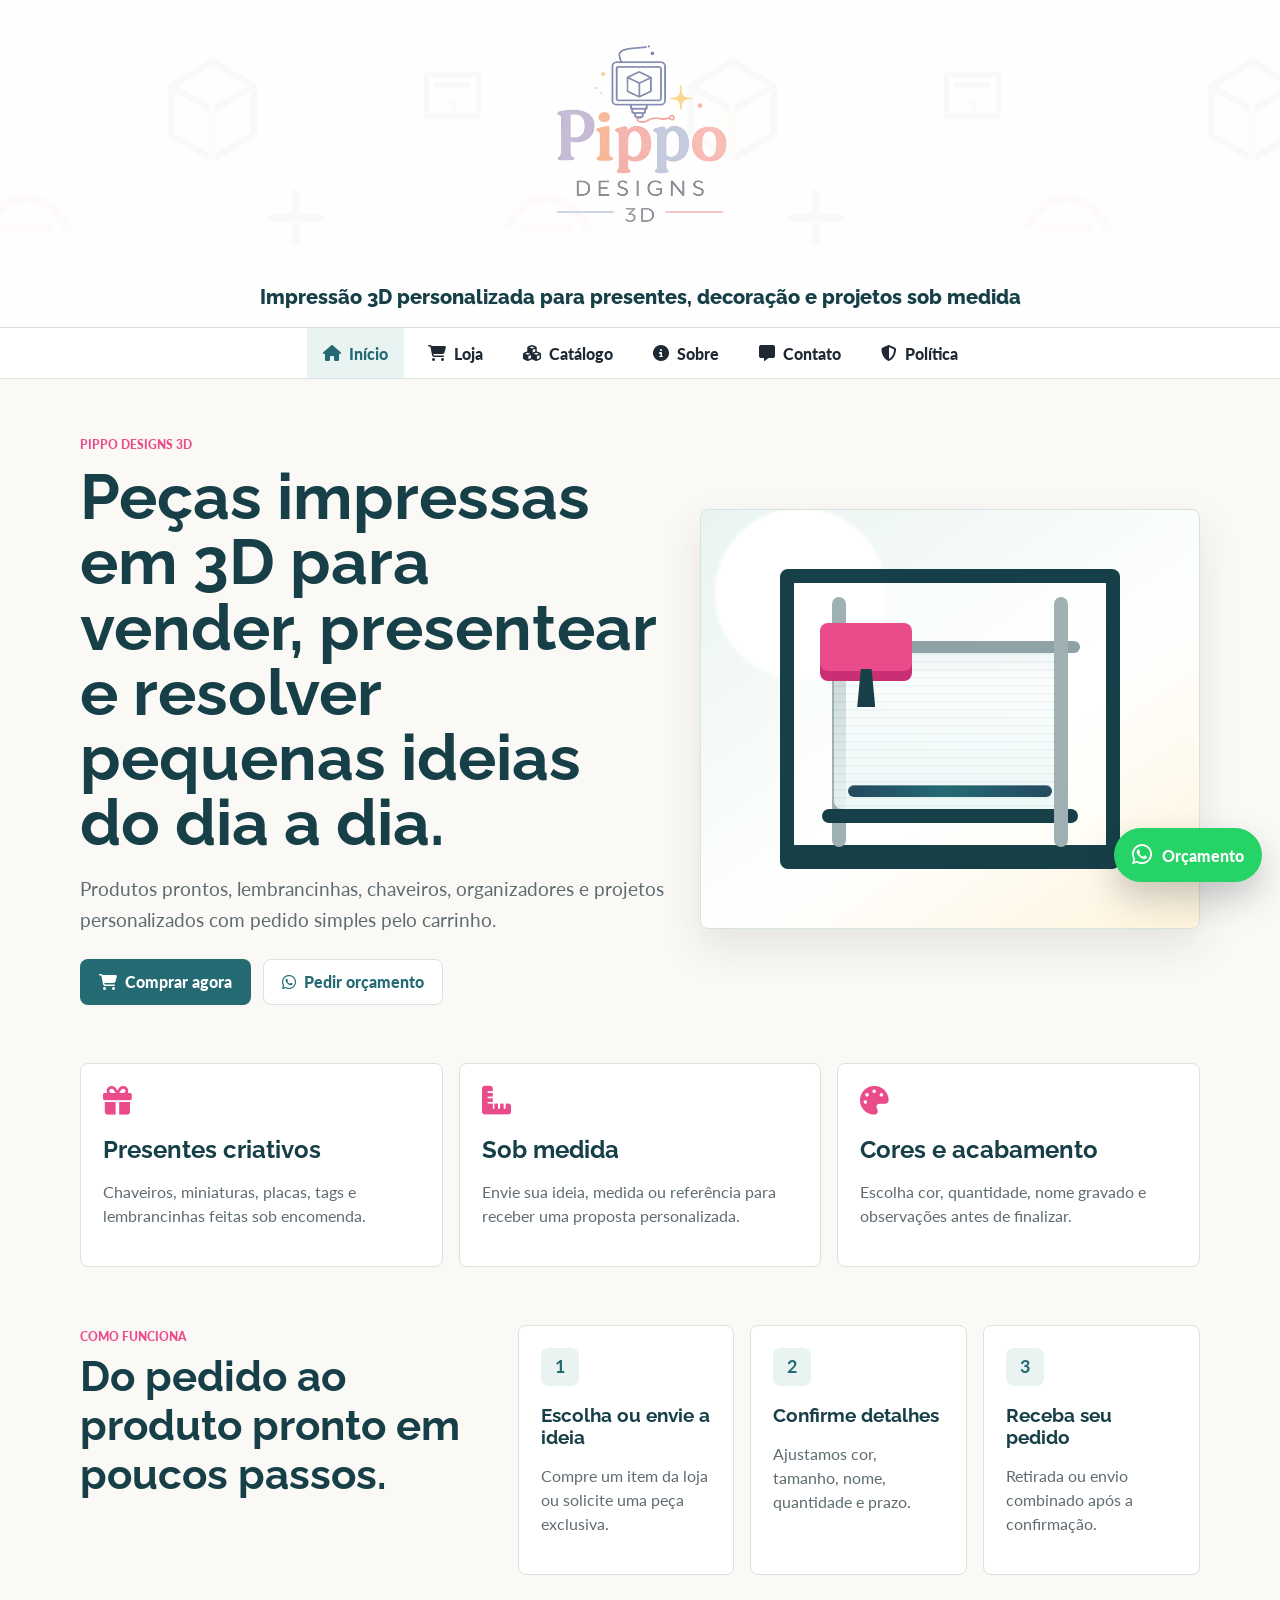
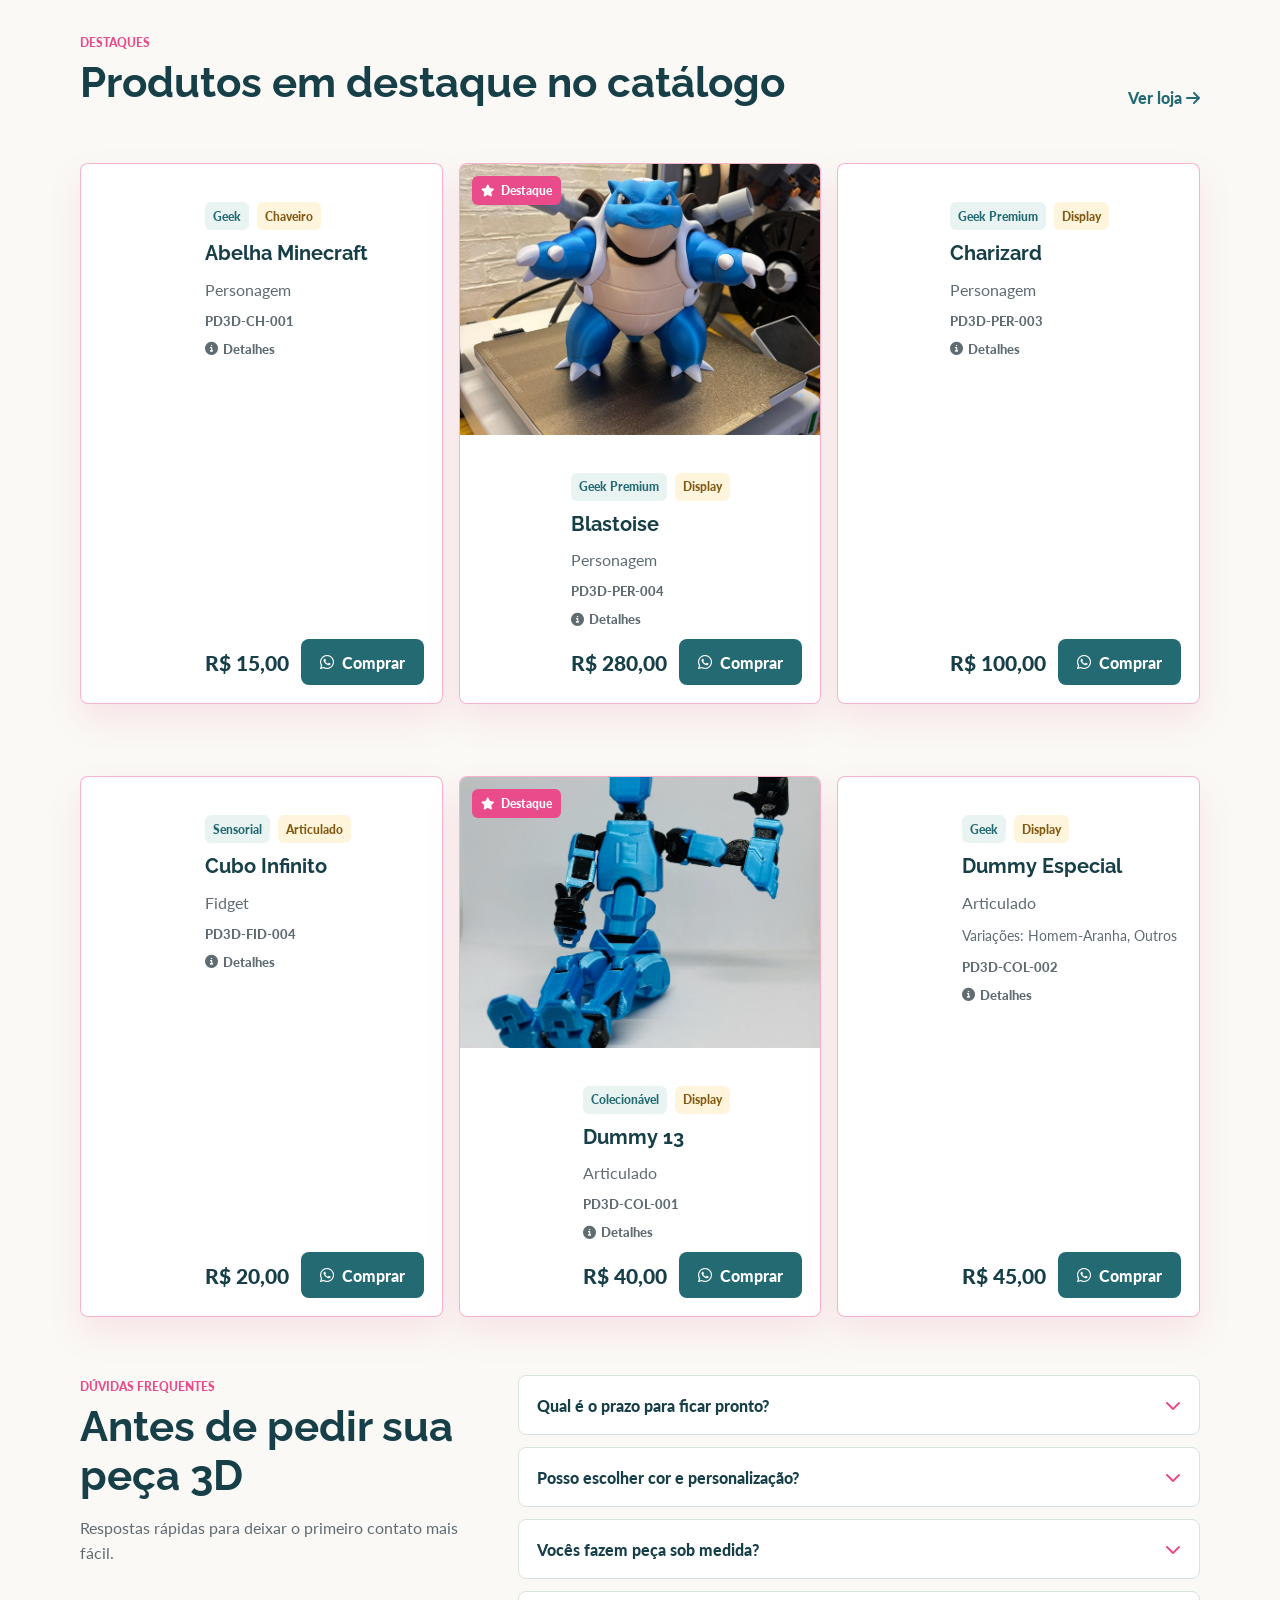
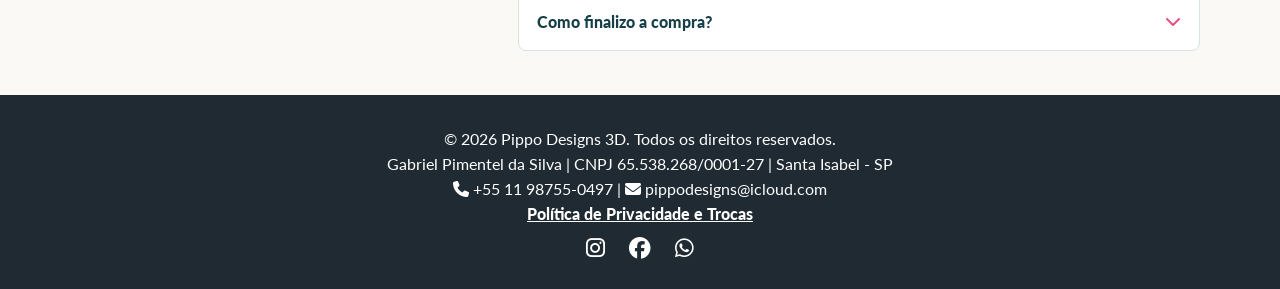
==== index.html @ a01bcda5 "Adiciona página de política e dados legais no rodapé Inclui razão social, CNPJ e localização no roda" ====
﻿<!DOCTYPE html>
<html lang="pt-br">
<head>
    <meta charset="UTF-8">
    <meta name="viewport" content="width=device-width, initial-scale=1.0">
    <title>Pippo Designs 3D - Impressão 3D Personalizada</title>
    <meta name="description" content="Loja de impressão 3D personalizada com produtos geek, sensoriais, chaveiros, displays e projetos sob medida pela Pippo Designs 3D.">
    <link rel="canonical" href="index.html">
    <meta property="og:type" content="website">
    <meta property="og:title" content="Pippo Designs 3D - Impressão 3D Personalizada">
    <meta property="og:description" content="Produtos impressos em 3D para presentear, colecionar, organizar e criar sob medida.">
    <meta property="og:image" content="src/img/pippo-designs-3d-logo.png">
    <meta property="og:site_name" content="Pippo Designs 3D">
    <meta property="og:locale" content="pt_BR">
    <meta name="twitter:card" content="summary_large_image">
    <script type="application/ld+json">
    {
        "@context": "https://schema.org",
        "@type": "Store",
        "name": "Pippo Designs 3D",
        "legalName": "Gabriel Pimentel da Silva",
        "taxID": "65.538.268/0001-27",
        "description": "Loja de impressão 3D personalizada para produtos geek, sensoriais, chaveiros, displays, kits e projetos sob medida.",
        "email": "pippodesigns@icloud.com",
        "telephone": "+55 11 98755-0497",
        "address": {
            "@type": "PostalAddress",
            "addressLocality": "Santa Isabel",
            "addressRegion": "SP",
            "addressCountry": "BR"
        },
        "sameAs": [
            "https://www.instagram.com/pippodesings3d/",
            "https://wa.me/5511987550497"
        ],
        "logo": "src/img/pippo-designs-3d-logo.png"
    }
    </script>
    <link rel="stylesheet" href="src/estilo-global.css">
    <link rel="stylesheet" href="src/estilo-index.css">
    <link rel="stylesheet" href="src/estilo-loja.css">
    <link rel="stylesheet" href="https://cdnjs.cloudflare.com/ajax/libs/font-awesome/6.7.2/css/all.min.css">
    <link href="https://fonts.googleapis.com/css2?family=Raleway:wght@700;800;900&family=Lato:wght@400;700;900&display=swap" rel="stylesheet">
    <link rel="icon" type="image/png" href="src/img/pippo-designs-3d-favicon.png">
    <script src="src/products-data.js" defer></script>
    <script src="src/scripts.js" defer></script>
</head>
<body>
    <a href="#main-content" class="skip-link">Ir para o conteúdo</a>
    <header class="site-header">
        <a class="logo" href="index.html" aria-label="Pippo Designs 3D">
            <img src="src/img/pippo-designs-3d-logo.png" alt="Logo da Pippo Designs 3D">
        </a>
        <p>Impressão 3D personalizada para presentes, decoração e projetos sob medida</p>
    </header>

    <nav>
        <button class="menu-icon" type="button" aria-label="Abrir menu" aria-expanded="false">
            <i class="fa-solid fa-bars"></i>
        </button>
        <ul class="menu">
            <li><a class="active" href="index.html"><i class="fa-solid fa-house"></i> Início</a></li>
            <li><a href="loja.html"><i class="fa-solid fa-cart-shopping"></i> Loja</a></li>
            <li><a href="produtos.html"><i class="fa-solid fa-cubes"></i> Catálogo</a></li>
            <li><a href="sobre.html"><i class="fa-solid fa-circle-info"></i> Sobre</a></li>
            <li><a href="contato.html"><i class="fa-solid fa-message"></i> Contato</a></li>
            <li><a href="politica.html"><i class="fa-solid fa-shield-halved"></i> Política</a></li>
        </ul>
    </nav>

    <main id="main-content">
        <section class="hero">
            <div class="hero-content">
                <span class="eyebrow">Pippo Designs 3D</span>
                <h1>Peças impressas em 3D para vender, presentear e resolver pequenas ideias do dia a dia.</h1>
                <p>Produtos prontos, lembrancinhas, chaveiros, organizadores e projetos personalizados com pedido simples pelo carrinho.</p>
                <div class="hero-actions">
                    <a class="btn primary" href="loja.html"><i class="fa-solid fa-cart-shopping"></i> Comprar agora</a>
                    <a class="btn secondary" href="contato.html"><i class="fa-brands fa-whatsapp"></i> Pedir orçamento</a>
                </div>
            </div>
            <div class="printer-stage" aria-label="Logo da Pippo Designs 3D sendo impressa em 3D">
                <div class="printer-frame logo-printer-frame">
                    <div class="printer-rail"></div>
                    <div class="printer-head"></div>
                    <div class="logo-print-area">
                        <div class="logo-print-surface"></div>
                        <div class="logo-print-reveal">
                            <div class="logo-print-layers"></div>
                            <img src="src/img/pippo-designs-3d-logo.png" alt="Logo da Pippo Designs 3D">
                        </div>
                    </div>
                    <div class="printer-bed"></div>
                </div>
            </div>
        </section>

        <section class="service-grid" aria-label="Serviços principais">
            <article>
                <i class="fa-solid fa-gift"></i>
                <h2>Presentes criativos</h2>
                <p>Chaveiros, miniaturas, placas, tags e lembrancinhas feitas sob encomenda.</p>
            </article>
            <article>
                <i class="fa-solid fa-ruler-combined"></i>
                <h2>Sob medida</h2>
                <p>Envie sua ideia, medida ou referência para receber uma proposta personalizada.</p>
            </article>
            <article>
                <i class="fa-solid fa-palette"></i>
                <h2>Cores e acabamento</h2>
                <p>Escolha cor, quantidade, nome gravado e observações antes de finalizar.</p>
            </article>
        </section>

        <section class="split-section">
            <div>
                <span class="eyebrow">Como funciona</span>
                <h2>Do pedido ao produto pronto em poucos passos.</h2>
            </div>
            <div class="steps">
                <article>
                    <strong>1</strong>
                    <h3>Escolha ou envie a ideia</h3>
                    <p>Compre um item da loja ou solicite uma peça exclusiva.</p>
                </article>
                <article>
                    <strong>2</strong>
                    <h3>Confirme detalhes</h3>
                    <p>Ajustamos cor, tamanho, nome, quantidade e prazo.</p>
                </article>
                <article>
                    <strong>3</strong>
                    <h3>Receba seu pedido</h3>
                    <p>Retirada ou envio combinado após a confirmação.</p>
                </article>
            </div>
        </section>

        <section class="featured">
            <div>
                <span class="eyebrow">Destaques</span>
                <h2>Produtos em destaque no catálogo</h2>
            </div>
            <a href="loja.html" class="text-link">Ver loja <i class="fa-solid fa-arrow-right"></i></a>
        </section>

        <section class="product-grid home-featured-grid" data-featured-products aria-live="polite">
            <article class="shop-card product-loading">
                <div class="product-symbol"><i class="fa-solid fa-spinner"></i></div>
                <h2>Carregando destaques</h2>
                <p>Buscando produtos marcados como destaque no catálogo.</p>
            </article>
        </section>

        <section class="faq-section" aria-labelledby="faq-title">
            <div class="faq-heading">
                <span class="eyebrow">Dúvidas frequentes</span>
                <h2 id="faq-title">Antes de pedir sua peça 3D</h2>
                <p>Respostas rápidas para deixar o primeiro contato mais fácil.</p>
            </div>

            <div class="faq-list">
                <article class="faq-item">
                    <button class="faq-question" type="button" aria-expanded="false">
                        Qual é o prazo para ficar pronto?
                        <i class="fa-solid fa-chevron-down"></i>
                    </button>
                    <div class="faq-answer">
                        <p>Depende do tamanho, quantidade e nível de personalização. Peças simples costumam ser combinadas com mais rapidez, e pedidos maiores recebem prazo fechado no atendimento.</p>
                    </div>
                </article>

                <article class="faq-item">
                    <button class="faq-question" type="button" aria-expanded="false">
                        Posso escolher cor e personalização?
                        <i class="fa-solid fa-chevron-down"></i>
                    </button>
                    <div class="faq-answer">
                        <p>Sim. Você pode informar cor, nome, tema, medida e observações no pedido ou direto pelo WhatsApp.</p>
                    </div>
                </article>

                <article class="faq-item">
                    <button class="faq-question" type="button" aria-expanded="false">
                        Vocês fazem peça sob medida?
                        <i class="fa-solid fa-chevron-down"></i>
                    </button>
                    <div class="faq-answer">
                        <p>Fazemos orçamento para peças utilitárias, presentes, brindes e protótipos. Quanto mais referências e medidas você enviar, mais preciso fica o atendimento.</p>
                    </div>
                </article>

                <article class="faq-item">
                    <button class="faq-question" type="button" aria-expanded="false">
                        Como finalizo a compra?
                        <i class="fa-solid fa-chevron-down"></i>
                    </button>
                    <div class="faq-answer">
                        <p>Você pode adicionar produtos na loja e finalizar pelo WhatsApp. Depois confirmamos detalhes, valor final, pagamento e entrega.</p>
                    </div>
                </article>
            </div>
        </section>
    </main>

    <a class="whatsapp-float" href="https://wa.me/5511987550497?text=Ol%C3%A1%2C%20Pippo%20Designs%203D!%20Quero%20fazer%20um%20or%C3%A7amento." target="_blank" rel="noreferrer" aria-label="Falar com a Pippo Designs 3D no WhatsApp">
        <i class="fa-brands fa-whatsapp"></i>
        <span>Orçamento</span>
    </a>

    <footer>
        <p>&copy; 2026 Pippo Designs 3D. Todos os direitos reservados.</p>
        <p>Gabriel Pimentel da Silva | CNPJ 65.538.268/0001-27 | Santa Isabel - SP</p>
        <p><i class="fa-solid fa-phone"></i> +55 11 98755-0497 | <i class="fa-solid fa-envelope"></i> pippodesigns@icloud.com</p>
        <p class="footer-links"><a href="politica.html">Política de Privacidade e Trocas</a></p>
        <div class="redes-sociais">
            <a href="https://www.instagram.com/pippodesings3d/" target="_blank" rel="noreferrer" aria-label="Instagram"><i class="fab fa-instagram"></i></a>
            <a href="https://web.facebook.com/pippoarg/?_rdc=1&_rdr#" target="_blank" rel="noreferrer" aria-label="Facebook"><i class="fab fa-facebook"></i></a>
            <a href="https://wa.me/5511987550497" target="_blank" rel="noreferrer" aria-label="WhatsApp"><i class="fab fa-whatsapp"></i></a>
        </div>
    </footer>
</body>
</html>
---- src/estilo-global.css ----
:root {
    --primary-color: #236a73;
    --primary-dark: #173f48;
    --secondary-color: #e94b8b;
    --accent-color: #f2b84b;
    --background-color: #faf9f5;
    --surface-color: #ffffff;
    --soft-color: #e9f4f2;
    --text-color: #1f2933;
    --muted-color: #5f6c72;
    --border-color: #d8e2df;
    --footer-bg-color: #1f2a32;
    --footer-text-color: #ffffff;
    --shadow: 0 18px 42px rgba(31, 41, 51, 0.1);
    --font-family: "Lato", Arial, sans-serif;
}

* {
    box-sizing: border-box;
}

html {
    scroll-behavior: smooth;
    overflow-x: hidden;
}

body {
    min-width: 320px;
    margin: 0;
    color: var(--text-color);
    background: var(--background-color);
    font-family: var(--font-family);
    overflow-x: hidden;
}

body.menu-open {
    overflow: hidden;
}

a {
    color: inherit;
}

img {
    max-width: 100%;
}

.site-header {
    background-image: linear-gradient(rgba(255, 255, 255, 0.88), rgba(255, 255, 255, 0.88)), url("img/bg-header-3d.svg");
    background-size: 520px;
    background-position: center;
    text-align: center;
    padding: 14px 20px 18px;
    font-family: "Raleway", var(--font-family);
}

.logo {
    display: inline-flex;
}

.logo img {
    width: min(390px, 82vw);
    height: auto;
}

.site-header p {
    max-width: 840px;
    margin: 8px auto 0;
    color: var(--primary-dark);
    font-size: clamp(1rem, 2vw, 1.22rem);
    font-weight: 800;
}

nav {
    position: sticky;
    top: 0;
    z-index: 10;
    background: rgba(255, 255, 255, 0.96);
    border-top: 1px solid var(--border-color);
    border-bottom: 1px solid var(--border-color);
    backdrop-filter: blur(10px);
}

nav ul {
    display: flex;
    justify-content: center;
    gap: 8px;
    padding: 0;
    margin: 0;
    list-style: none;
}

nav ul li a {
    min-height: 50px;
    display: flex;
    align-items: center;
    justify-content: center;
    gap: 8px;
    padding: 12px 16px;
    color: var(--text-color);
    font-weight: 900;
    text-decoration: none;
    transition: background-color 0.2s ease, color 0.2s ease;
}

nav ul li a:hover,
nav ul li a.active {
    background: var(--soft-color);
    color: var(--primary-color);
}

.dropdown-content {
    display: none;
}

.menu-icon {
    display: none;
    width: 48px;
    height: 48px;
    margin: 0 auto;
    border: 0;
    background: transparent;
    color: var(--primary-color);
    font-size: 1.35rem;
    cursor: pointer;
}

main {
    min-height: 58vh;
}

h1,
h2,
h3 {
    font-family: "Raleway", var(--font-family);
    letter-spacing: 0;
}

.eyebrow {
    display: inline-flex;
    color: var(--secondary-color);
    font-size: 0.78rem;
    font-weight: 900;
    letter-spacing: 0;
    text-transform: uppercase;
}

.page-heading {
    max-width: 780px;
    margin-bottom: 28px;
}

.page-heading h1 {
    margin: 10px 0 12px;
    color: var(--primary-dark);
    font-size: clamp(2.1rem, 5vw, 3.7rem);
    line-height: 1.04;
}

.page-heading p {
    color: var(--muted-color);
    font-size: 1.08rem;
    line-height: 1.65;
}

.btn {
    min-height: 46px;
    display: inline-flex;
    align-items: center;
    justify-content: center;
    gap: 8px;
    padding: 12px 18px;
    border: 1px solid transparent;
    border-radius: 8px;
    font: inherit;
    font-weight: 900;
    line-height: 1.1;
    text-align: center;
    text-decoration: none;
    cursor: pointer;
}

.btn.primary {
    background: var(--primary-color);
    color: #ffffff;
}

.btn.primary:hover {
    background: var(--primary-dark);
}

.btn.secondary {
    background: #ffffff;
    color: var(--primary-color);
    border-color: var(--border-color);
}

.btn.secondary:hover {
    border-color: var(--primary-color);
}

.text-link {
    color: var(--primary-color);
    font-weight: 900;
    text-decoration: none;
}

.whatsapp-float {
    position: fixed;
    right: 18px;
    bottom: 18px;
    z-index: 20;
    min-height: 54px;
    display: inline-flex;
    align-items: center;
    gap: 10px;
    padding: 14px 18px;
    border-radius: 999px;
    background: #25d366;
    color: #ffffff;
    font-weight: 900;
    text-decoration: none;
    box-shadow: 0 16px 34px rgba(31, 41, 51, 0.24);
    transition: transform 0.2s ease, box-shadow 0.2s ease;
}

.whatsapp-float:hover {
    transform: translateY(-3px);
    box-shadow: 0 20px 42px rgba(31, 41, 51, 0.28);
}

.whatsapp-float i {
    font-size: 1.45rem;
}

input,
textarea,
select {
    width: 100%;
    min-height: 44px;
    padding: 11px 12px;
    border: 1px solid var(--border-color);
    border-radius: 8px;
    background: #ffffff;
    color: var(--text-color);
    font: inherit;
    font-size: 16px;
}

textarea {
    resize: vertical;
}

input:focus,
textarea:focus,
select:focus {
    outline: 3px solid rgba(35, 106, 115, 0.16);
    border-color: var(--primary-color);
}

footer {
    margin-top: 44px;
    padding: 28px 20px;
    background: var(--footer-bg-color);
    color: var(--footer-text-color);
    text-align: center;
}

footer p {
    margin: 6px 0;
}

footer .footer-links a {
    color: var(--footer-text-color);
    font-weight: 900;
    text-decoration: underline;
}

footer .redes-sociais {
    margin-top: 12px;
}

footer .redes-sociais a {
    color: var(--footer-text-color);
    margin: 0 10px;
    font-size: 1.35rem;
    transition: color 0.2s ease;
}

footer .redes-sociais a:hover {
    color: var(--accent-color);
}

@media (max-width: 768px) {
    .site-header {
        padding: 12px 16px 14px;
        background-size: 360px;
    }

    .logo img {
        width: min(300px, 78vw);
    }

    .site-header p {
        font-size: 0.96rem;
        line-height: 1.35;
    }

    nav {
        top: 0;
        padding: 0;
        box-shadow: 0 10px 24px rgba(31, 41, 51, 0.08);
    }

    .menu-icon {
        min-height: 52px;
        display: flex;
        align-items: center;
        justify-content: center;
        gap: 10px;
        width: min(calc(100% - 24px), 360px);
        max-width: 360px;
        margin: 8px auto;
        border: 1px solid rgba(35, 106, 115, 0.18);
        border-radius: 8px;
        background: var(--primary-color);
        color: #ffffff;
        font: inherit;
        font-weight: 900;
        box-shadow: 0 10px 22px rgba(35, 106, 115, 0.22);
        transition: background-color 0.2s ease, transform 0.2s ease, box-shadow 0.2s ease;
    }

    .menu-icon::after {
        content: "Menu";
    }

    .menu-icon[aria-expanded="true"] {
        background: var(--primary-dark);
        box-shadow: 0 14px 28px rgba(23, 63, 72, 0.26);
    }

    .menu-icon[aria-expanded="true"]::after {
        content: "Fechar";
    }

    .menu-icon:active {
        transform: scale(0.98);
    }

    .menu-icon i {
        width: 20px;
        text-align: center;
    }

    .menu {
        width: 100%;
        max-height: 0;
        display: grid;
        gap: 8px;
        overflow: hidden;
        padding: 0 12px;
        border-top: 1px solid transparent;
        opacity: 0;
        pointer-events: none;
        transform: translateY(-6px);
        transition: max-height 0.25s ease, opacity 0.2s ease, padding 0.2s ease, transform 0.2s ease, border-color 0.2s ease;
    }

    .menu.active {
        max-height: 420px;
        padding: 4px 12px 12px;
        border-top-color: var(--border-color);
        opacity: 1;
        pointer-events: auto;
        transform: translateY(0);
    }

    .menu li {
        width: 100%;
    }

    nav ul li a {
        min-height: 52px;
        justify-content: center;
        padding: 13px 16px;
        border: 1px solid var(--border-color);
        border-radius: 8px;
        background: #ffffff;
        box-shadow: 0 8px 18px rgba(31, 41, 51, 0.05);
    }

    nav ul li a i {
        width: 20px;
        text-align: center;
    }

    nav ul li a.active {
        border-color: rgba(35, 106, 115, 0.28);
    }

    .page-heading {
        margin-bottom: 22px;
    }

    .page-heading h1 {
        font-size: clamp(2rem, 10vw, 2.7rem);
        line-height: 1.08;
    }

    .page-heading p {
        font-size: 1rem;
        line-height: 1.55;
    }

    .btn {
        min-height: 48px;
        padding: 13px 16px;
    }

    .whatsapp-float {
        right: max(14px, env(safe-area-inset-right));
        bottom: max(14px, env(safe-area-inset-bottom));
        width: 54px;
        justify-content: center;
        padding: 0;
    }

    .whatsapp-float span {
        position: absolute;
        width: 1px;
        height: 1px;
        overflow: hidden;
        clip: rect(0, 0, 0, 0);
        white-space: nowrap;
    }

    footer {
        margin-top: 34px;
        padding: 24px 16px calc(24px + env(safe-area-inset-bottom));
    }
}

/* ── Lightbox ── */
.lightbox-overlay {
    position: fixed;
    inset: 0;
    z-index: 100;
    display: flex;
    align-items: center;
    justify-content: center;
    padding: 20px;
    background: rgba(15, 20, 25, 0.88);
    backdrop-filter: blur(6px);
    opacity: 0;
    pointer-events: none;
    transition: opacity 0.22s ease;
}

.lightbox-overlay.active {
    opacity: 1;
    pointer-events: auto;
}

body.lightbox-open {
    overflow: hidden;
}

.lightbox-close {
    position: absolute;
    top: 16px;
    right: 16px;
    width: 44px;
    height: 44px;
    display: grid;
    place-items: center;
    border: 1px solid rgba(255, 255, 255, 0.2);
    border-radius: 8px;
    background: rgba(255, 255, 255, 0.1);
    color: #ffffff;
    font-size: 1.2rem;
    cursor: pointer;
    transition: background-color 0.15s ease;
}

.lightbox-close:hover {
    background: rgba(255, 255, 255, 0.22);
}

.lightbox-content {
    max-width: min(880px, calc(100vw - 80px));
    max-height: calc(100vh - 80px);
    display: flex;
    flex-direction: column;
    align-items: center;
    gap: 14px;
}

.lightbox-img {
    max-width: 100%;
    max-height: calc(100vh - 140px);
    border-radius: 8px;
    object-fit: contain;
    box-shadow: 0 24px 56px rgba(0, 0, 0, 0.52);
    transform: scale(0.94);
    transition: transform 0.22s ease;
}

.lightbox-overlay.active .lightbox-img {
    transform: scale(1);
}

.lightbox-caption {
    margin: 0;
    color: rgba(255, 255, 255, 0.82);
    font-size: 0.92rem;
    font-weight: 900;
    text-align: center;
}

[data-lightbox] {
    cursor: zoom-in;
}

/* ── Carrinho flutuante global ── */
.global-cart-badge {
    position: fixed;
    left: max(14px, env(safe-area-inset-left));
    bottom: max(18px, env(safe-area-inset-bottom));
    z-index: 20;
    min-height: 50px;
    display: inline-flex;
    align-items: center;
    gap: 9px;
    padding: 12px 16px;
    border-radius: 999px;
    background: var(--primary-dark);
    color: #ffffff;
    font-size: 0.92rem;
    font-weight: 900;
    text-decoration: none;
    box-shadow: 0 16px 34px rgba(31, 41, 51, 0.24);
    transition: transform 0.2s ease, box-shadow 0.2s ease;
}

.global-cart-badge[hidden] {
    display: none;
}

.global-cart-badge:hover {
    transform: translateY(-2px);
    box-shadow: 0 20px 42px rgba(31, 41, 51, 0.28);
}

.global-cart-badge i {
    font-size: 1.1rem;
}

/* ── Validação de formulário ── */
.field-error {
    display: block;
    color: #c0021a;
    font-size: 0.82rem;
    font-weight: 700;
    min-height: 1em;
}

input.is-invalid,
textarea.is-invalid {
    border-color: #c0021a;
}

input.is-invalid:focus,
textarea.is-invalid:focus {
    outline: 3px solid rgba(192, 2, 26, 0.16);
    border-color: #c0021a;
}

input.is-valid,
textarea.is-valid {
    border-color: #22823a;
}

/* ── Skip to content ── */
.skip-link {
    position: absolute;
    left: 0;
    top: -100%;
    z-index: 9999;
    padding: 10px 18px;
    background: var(--primary-dark);
    color: #ffffff;
    font-weight: 900;
    text-decoration: none;
    transition: top 0.15s ease;
}

.skip-link:focus {
    top: 0;
}

/* ── Scroll to top ── */
.scroll-to-top {
    position: fixed;
    right: max(18px, env(safe-area-inset-right));
    bottom: max(88px, calc(88px + env(safe-area-inset-bottom)));
    z-index: 19;
    width: 44px;
    height: 44px;
    display: grid;
    place-items: center;
    border: 1px solid var(--border-color);
    border-radius: 8px;
    background: rgba(255, 255, 255, 0.92);
    color: var(--primary-color);
    font-size: 1rem;
    cursor: pointer;
    box-shadow: 0 10px 22px rgba(31, 41, 51, 0.12);
    backdrop-filter: blur(6px);
    transition: transform 0.2s ease, box-shadow 0.2s ease;
}

.scroll-to-top[hidden] {
    display: none;
}

.scroll-to-top:hover {
    transform: translateY(-2px);
    box-shadow: 0 14px 28px rgba(31, 41, 51, 0.16);
}

/* ── Loading spinner animation ── */
@keyframes spin {
    to { transform: rotate(360deg); }
}

.product-loading .product-symbol i {
    animation: spin 1s linear infinite;
}

/* ── Prefers reduced motion ── */
@media (prefers-reduced-motion: reduce) {
    *,
    *::before,
    *::after {
        animation-duration: 0.01ms !important;
        animation-iteration-count: 1 !important;
        transition-duration: 0.01ms !important;
    }
}

@media (max-width: 430px) {
    .site-header p {
        font-size: 0.9rem;
    }

    nav ul li a {
        padding: 13px 14px;
    }

    .page-heading h1 {
        font-size: clamp(1.85rem, 9.5vw, 2.35rem);
    }

    .page-heading p {
        font-size: 0.98rem;
    }
}
---- src/estilo-index.css ----
main {
    width: min(1120px, calc(100% - 32px));
    margin: 0 auto;
}

.hero {
    display: grid;
    grid-template-columns: minmax(0, 1.08fr) minmax(320px, 0.92fr);
    gap: 34px;
    align-items: center;
    padding: 54px 0 30px;
}

.hero h1 {
    max-width: 800px;
    margin: 12px 0 14px;
    color: var(--primary-dark);
    font-size: clamp(2.2rem, 5vw, 4.45rem);
    line-height: 1.02;
}

.hero p {
    max-width: 640px;
    color: var(--muted-color);
    font-size: 1.18rem;
    line-height: 1.6;
}

.hero-actions {
    display: flex;
    flex-wrap: wrap;
    gap: 12px;
    margin-top: 24px;
}

.printer-stage {
    min-height: 420px;
    display: grid;
    place-items: center;
    overflow: hidden;
    border: 1px solid var(--border-color);
    border-radius: 8px;
    background: radial-gradient(circle at 20% 20%, #ffffff 0 16%, transparent 17%), linear-gradient(145deg, #e9f4f2 0%, #ffffff 58%, #fff4dc 100%);
    box-shadow: var(--shadow);
}

.printer-frame {
    position: relative;
    width: min(340px, 82vw);
    height: 300px;
    border: 14px solid var(--primary-dark);
    border-bottom-width: 24px;
    border-radius: 8px;
    background: rgba(255, 255, 255, 0.42);
}

.printer-frame::before,
.printer-frame::after {
    content: "";
    position: absolute;
    top: 14px;
    width: 14px;
    height: 250px;
    border-radius: 999px;
    background: #9fb1b3;
}

.printer-frame::before {
    left: 38px;
}

.printer-frame::after {
    right: 38px;
}

.printer-rail {
    position: absolute;
    top: 58px;
    left: 26px;
    right: 26px;
    height: 12px;
    border-radius: 999px;
    background: #8fa2a5;
}

.printer-head {
    position: absolute;
    top: 40px;
    left: 26px;
    width: 92px;
    height: 48px;
    border-radius: 8px;
    background: var(--secondary-color);
    box-shadow: 0 10px 0 #c92f72;
    animation: printerHeadTravel 12s ease-in-out infinite;
    z-index: 3;
}

.printer-head::after {
    content: "";
    position: absolute;
    top: 46px;
    left: 37px;
    width: 18px;
    height: 38px;
    background: var(--primary-dark);
    clip-path: polygon(20% 0, 80% 0, 100% 100%, 0 100%);
}

.logo-print-area {
    position: absolute;
    right: 40px;
    bottom: 36px;
    left: 40px;
    height: 156px;
    display: grid;
    place-items: center;
    overflow: hidden;
    border-radius: 18px 18px 8px 8px;
    background: linear-gradient(180deg, rgba(255, 255, 255, 0.44) 0%, rgba(236, 248, 246, 0.92) 100%);
}

.logo-print-area::before {
    content: "";
    position: absolute;
    inset: 0;
    background:
        linear-gradient(180deg, rgba(35, 106, 115, 0.08) 0%, rgba(35, 106, 115, 0) 18%),
        repeating-linear-gradient(
            180deg,
            rgba(35, 106, 115, 0.06) 0 2px,
            transparent 2px 8px
        );
    opacity: 0.75;
}

.logo-print-surface {
    position: absolute;
    right: 14px;
    bottom: 12px;
    left: 14px;
    height: 12px;
    border-radius: 999px;
    background: linear-gradient(90deg, #24495e 0%, #236a73 48%, #24495e 100%);
    box-shadow: inset 0 1px 0 rgba(255, 255, 255, 0.32);
}

.logo-print-reveal {
    position: absolute;
    bottom: 22px;
    left: 50%;
    width: min(220px, 74%);
    height: 124px;
    overflow: hidden;
    display: grid;
    place-items: end center;
    transform: translateX(-50%);
}

.logo-print-reveal::before {
    content: "";
    position: absolute;
    left: 50%;
    bottom: 0;
    width: min(194px, calc(100% - 16px));
    height: 0;
    border-radius: 12px 12px 0 0;
    background: linear-gradient(180deg, rgba(255, 188, 46, 0.12) 0%, rgba(35, 106, 115, 0.22) 100%);
    transform: translateX(-50%);
    animation: printReveal 12s linear infinite, printLayerFade 12s ease-in-out infinite;
    z-index: 0;
}

.logo-print-layers {
    position: absolute;
    left: 50%;
    bottom: 0;
    width: min(194px, calc(100% - 16px));
    height: 0;
    border-radius: 12px 12px 0 0;
    background:
        linear-gradient(180deg, rgba(255, 255, 255, 0.26) 0%, rgba(255, 255, 255, 0) 22%),
        repeating-linear-gradient(
            180deg,
            rgba(35, 106, 115, 0.34) 0 2px,
            rgba(35, 106, 115, 0.12) 2px 6px
        );
    box-shadow: 0 -8px 16px rgba(35, 106, 115, 0.12);
    transform: translateX(-50%);
    animation: printReveal 12s linear infinite, printLayerFade 12s ease-in-out infinite;
    z-index: 1;
}

.logo-print-reveal img {
    position: absolute;
    bottom: 0;
    left: 50%;
    width: auto;
    height: 124px;
    max-width: 100%;
    filter: drop-shadow(0 10px 18px rgba(31, 41, 51, 0.14));
    transform: translateX(-50%);
    clip-path: inset(100% 0 0 0);
    animation: logoBuild 12s linear infinite, logoPulse 12s ease-in-out infinite;
    z-index: 2;
}

.printer-bed {
    position: absolute;
    right: 28px;
    bottom: 22px;
    left: 28px;
    height: 14px;
    border-radius: 999px;
    background: var(--primary-dark);
}

@keyframes printerHeadTravel {
    0%,
    8% {
        left: 26px;
    }

    30% {
        left: calc(100% - 118px);
    }

    49% {
        left: 26px;
    }

    100% {
        left: 26px;
    }
}

@keyframes printReveal {
    0%,
    9% {
        height: 0;
    }

    66.67%,
    100% {
        height: 112px;
    }
}

@keyframes logoBuild {
    0%,
    9% {
        clip-path: inset(100% 0 0 0);
    }

    66.67%,
    100% {
        clip-path: inset(0 0 0 0);
    }
}

@keyframes printLayerFade {
    0%,
    66.67% {
        opacity: 1;
    }

    72%,
    100% {
        opacity: 0;
    }
}

@keyframes logoPulse {
    0%,
    58% {
        filter: drop-shadow(0 10px 18px rgba(31, 41, 51, 0.12));
    }

    74% {
        filter: drop-shadow(0 0 0 rgba(31, 41, 51, 0)) drop-shadow(0 0 24px rgba(255, 188, 46, 0.5));
    }

    100% {
        filter: drop-shadow(0 10px 18px rgba(31, 41, 51, 0.12));
    }
}

.service-grid,
.product-preview,
.steps {
    display: grid;
    grid-template-columns: repeat(3, 1fr);
    gap: 16px;
    margin-top: 28px;
}

.service-grid article,
.preview-card,
.steps article {
    padding: 22px;
    border: 1px solid var(--border-color);
    border-radius: 8px;
    background: var(--surface-color);
}

.service-grid i {
    color: var(--secondary-color);
    font-size: 1.8rem;
}

.service-grid h2,
.preview-card h3,
.steps h3 {
    margin-bottom: 8px;
    color: var(--primary-dark);
}

.service-grid p,
.preview-card p,
.steps p {
    color: var(--muted-color);
    line-height: 1.5;
}

.split-section {
    display: grid;
    grid-template-columns: minmax(240px, 0.75fr) minmax(0, 1.25fr);
    gap: 28px;
    align-items: start;
    margin-top: 58px;
}

.split-section h2,
.featured h2 {
    margin: 8px 0 0;
    color: var(--primary-dark);
    font-size: clamp(1.7rem, 4vw, 2.6rem);
}

.steps {
    margin-top: 0;
}

.steps strong {
    width: 38px;
    height: 38px;
    display: grid;
    place-items: center;
    border-radius: 8px;
    background: var(--soft-color);
    color: var(--primary-color);
    font-size: 1.1rem;
}

.featured {
    display: flex;
    justify-content: space-between;
    align-items: end;
    gap: 20px;
    margin-top: 56px;
}

.product-icon {
    width: 56px;
    height: 56px;
    display: grid;
    place-items: center;
    border-radius: 8px;
    background: var(--soft-color);
    color: var(--primary-color);
    font-size: 1.5rem;
}

.preview-card strong {
    color: var(--primary-color);
}

.faq-section {
    display: grid;
    grid-template-columns: minmax(240px, 0.75fr) minmax(0, 1.25fr);
    gap: 28px;
    align-items: start;
    margin-top: 58px;
}

.faq-heading h2 {
    margin: 8px 0 10px;
    color: var(--primary-dark);
    font-size: clamp(1.7rem, 4vw, 2.6rem);
}

.faq-heading p {
    color: var(--muted-color);
    line-height: 1.55;
}

.faq-list {
    display: grid;
    gap: 12px;
}

.faq-item {
    overflow: hidden;
    border: 1px solid var(--border-color);
    border-radius: 8px;
    background: var(--surface-color);
}

.faq-question {
    width: 100%;
    min-height: 58px;
    display: flex;
    align-items: center;
    justify-content: space-between;
    gap: 18px;
    padding: 16px 18px;
    border: 0;
    background: transparent;
    color: var(--primary-dark);
    font: inherit;
    font-weight: 900;
    text-align: left;
    cursor: pointer;
}

.faq-question i {
    color: var(--secondary-color);
    transition: transform 0.2s ease;
}

.faq-answer {
    max-height: 0;
    overflow: hidden;
    transition: max-height 0.25s ease;
}

.faq-answer p {
    margin: 0;
    padding: 0 18px 18px;
    color: var(--muted-color);
    line-height: 1.6;
}

.faq-item.active .faq-answer {
    max-height: 180px;
}

.faq-item.active .faq-question i {
    transform: rotate(180deg);
}

@media (max-width: 900px) {
    .hero,
    .split-section,
    .faq-section {
        grid-template-columns: 1fr;
        padding-top: 32px;
    }

    .printer-stage {
        min-height: 320px;
    }

    .service-grid,
    .product-preview,
    .steps {
        grid-template-columns: 1fr;
    }

    .featured {
        align-items: flex-start;
        flex-direction: column;
    }
}

@media (max-width: 620px) {
    main {
        width: min(100% - 24px, 1120px);
    }

    .hero {
        gap: 24px;
        padding: 32px 0 24px;
    }

    .hero h1 {
        font-size: clamp(2rem, 10.2vw, 2.7rem);
        line-height: 1.08;
    }

    .hero p {
        font-size: 1rem;
        line-height: 1.55;
    }

    .hero-actions {
        display: grid;
        gap: 10px;
        margin-top: 20px;
    }

    .hero-actions .btn {
        width: 100%;
    }

    .printer-stage {
        min-height: 260px;
        box-shadow: 0 12px 28px rgba(31, 41, 51, 0.08);
    }

    .printer-frame {
        width: min(260px, 76vw);
        height: 230px;
        border-width: 10px;
        border-bottom-width: 18px;
    }

    .printer-frame::before,
    .printer-frame::after {
        top: 12px;
        width: 10px;
        height: 188px;
    }

    .printer-frame::before {
        left: 28px;
    }

    .printer-frame::after {
        right: 28px;
    }

    .printer-rail {
        top: 44px;
        left: 20px;
        right: 20px;
        height: 10px;
    }

    .printer-head {
        top: 30px;
        width: 72px;
        height: 38px;
    }

    .printer-head::after {
        top: 36px;
        left: 29px;
        width: 14px;
        height: 30px;
    }

    .logo-print-area {
        right: 26px;
        bottom: 26px;
        left: 26px;
        height: 122px;
        border-radius: 14px 14px 8px 8px;
    }

    .logo-print-surface {
        right: 10px;
        bottom: 9px;
        left: 10px;
        height: 10px;
    }

    .logo-print-reveal {
        bottom: 18px;
        width: min(170px, 76%);
        height: 92px;
    }

    .logo-print-reveal::before,
    .logo-print-layers {
        width: min(152px, calc(100% - 12px));
    }

    .logo-print-reveal img {
        height: 92px;
    }

    .printer-bed {
        right: 22px;
        bottom: 16px;
        left: 22px;
        height: 12px;
    }

    @keyframes printerHeadTravel {
        0%,
        8% {
            left: 20px;
        }

        30% {
            left: calc(100% - 92px);
        }

        49% {
            left: 20px;
        }

        100% {
            left: 20px;
        }
    }

    @keyframes printReveal {
        0%,
        9% {
            height: 0;
        }

        66.67%,
        100% {
            height: 84px;
        }
    }

    .service-grid,
    .product-preview,
    .steps,
    .home-featured-grid {
        gap: 12px;
        margin-top: 20px;
    }

    .service-grid article,
    .preview-card,
    .steps article {
        padding: 18px;
    }

    .split-section,
    .faq-section {
        gap: 18px;
        margin-top: 40px;
    }

    .split-section h2,
    .featured h2,
    .faq-heading h2 {
        font-size: clamp(1.55rem, 7vw, 2rem);
    }

    .featured {
        gap: 12px;
        margin-top: 40px;
    }

    .faq-question {
        min-height: 56px;
        padding: 15px 14px;
        gap: 12px;
    }

    .faq-answer p {
        padding: 0 14px 16px;
    }
}

@media (max-width: 430px) {
    main {
        width: min(100% - 20px, 1120px);
    }

    .hero {
        padding-top: 26px;
    }

    .hero h1 {
        font-size: clamp(1.85rem, 10vw, 2.35rem);
    }

    .printer-stage {
        min-height: 238px;
    }

    .logo-print-area {
        right: 22px;
        left: 22px;
        height: 106px;
    }

    .logo-print-reveal {
        width: min(188px, 78%);
    }
}
---- src/estilo-loja.css ----
.shop-layout {
    width: min(1220px, calc(100% - 32px));
    display: grid;
    grid-template-columns: minmax(0, 1fr) 360px;
    gap: 24px;
    align-items: start;
    margin: 44px auto 0;
}

.shop-heading {
    margin-bottom: 22px;
}

.how-buy {
    display: grid;
    grid-template-columns: minmax(220px, 0.72fr) minmax(0, 1.28fr);
    gap: 18px;
    align-items: start;
    margin-bottom: 20px;
    padding: 18px;
    border: 1px solid var(--border-color);
    border-radius: 8px;
    background: linear-gradient(135deg, #ffffff 0%, #e9f4f2 100%);
}

.how-buy h2 {
    margin: 8px 0 0;
    color: var(--primary-dark);
    font-size: clamp(1.35rem, 3vw, 2rem);
    line-height: 1.12;
}

.how-buy-steps {
    display: grid;
    grid-template-columns: repeat(3, 1fr);
    gap: 12px;
}

.how-buy-steps article {
    min-height: 150px;
    display: flex;
    flex-direction: column;
    gap: 8px;
    padding: 14px;
    border: 1px solid rgba(216, 226, 223, 0.72);
    border-radius: 8px;
    background: rgba(255, 255, 255, 0.78);
}

.how-buy-steps strong {
    width: 34px;
    height: 34px;
    display: grid;
    place-items: center;
    border-radius: 8px;
    background: var(--primary-color);
    color: #ffffff;
}

.how-buy-steps span {
    color: var(--primary-dark);
    font-weight: 900;
}

.how-buy-steps p {
    margin: 0;
    color: var(--muted-color);
    line-height: 1.42;
}

.shop-toolbar {
    display: grid;
    grid-template-columns: minmax(240px, 1.2fr) repeat(2, minmax(180px, 0.8fr)) auto;
    gap: 12px;
    align-items: end;
    padding: 16px;
    border: 1px solid var(--border-color);
    border-radius: 8px;
    background: #ffffff;
    box-shadow: 0 12px 28px rgba(31, 41, 51, 0.06);
}

.filter-field {
    display: grid;
    gap: 7px;
}

.search-field input {
    padding-left: 38px;
    background-image: linear-gradient(transparent, transparent);
}

.search-field {
    position: relative;
}

.search-field::after {
    content: "\f002";
    position: absolute;
    left: 13px;
    bottom: 13px;
    color: var(--muted-color);
    font-family: "Font Awesome 6 Free";
    font-weight: 900;
    pointer-events: none;
}

.filter-field label {
    color: var(--primary-dark);
    font-size: 0.88rem;
    font-weight: 900;
}

.clear-filters {
    min-width: 118px;
}

.filter-chips {
    display: flex;
    flex-wrap: wrap;
    gap: 8px;
    margin-top: 12px;
}

.filter-chip {
    min-height: 38px;
    display: inline-flex;
    align-items: center;
    justify-content: center;
    gap: 7px;
    padding: 9px 12px;
    border: 1px solid var(--border-color);
    border-radius: 999px;
    background: #ffffff;
    color: var(--primary-dark);
    font: inherit;
    font-size: 0.9rem;
    font-weight: 900;
    white-space: nowrap;
    cursor: pointer;
}

.filter-chip:hover,
.filter-chip.active {
    border-color: var(--primary-color);
    background: var(--soft-color);
    color: var(--primary-color);
}

.filter-chip.all.active {
    background: var(--primary-color);
    color: #ffffff;
}

.shop-summary {
    display: flex;
    justify-content: space-between;
    gap: 14px;
    margin: 18px 0 14px;
    color: var(--muted-color);
}

.shop-summary strong {
    color: var(--primary-dark);
}

.product-grid {
    display: grid;
    grid-template-columns: repeat(3, minmax(0, 1fr));
    gap: 16px;
}

.shop-card {
    position: relative;
    min-height: 430px;
    display: flex;
    flex-direction: column;
    overflow: hidden;
    border: 1px solid var(--border-color);
    border-radius: 8px;
    background: var(--surface-color);
    box-shadow: 0 12px 28px rgba(31, 41, 51, 0.06);
}

.shop-card.featured {
    border-color: rgba(233, 75, 139, 0.42);
    box-shadow: 0 16px 34px rgba(233, 75, 139, 0.12);
}

.product-media {
    position: relative;
    aspect-ratio: 4 / 3;
    overflow: hidden;
    background: linear-gradient(135deg, #e9f4f2 0%, #ffffff 54%, #fff4dc 100%);
}

.product-media.product-placeholder-geek,
.product-media.product-placeholder-geek-premium {
    background: linear-gradient(135deg, #eef7ff 0%, #ffffff 50%, #ffeaf3 100%);
}

.product-media.product-placeholder-sensorial,
.product-media.product-placeholder-articulado {
    background: linear-gradient(135deg, #e9f4f2 0%, #ffffff 54%, #ecfdf5 100%);
}

.product-media.product-placeholder-kit,
.product-media.product-placeholder-bundle {
    background: linear-gradient(135deg, #fff4dc 0%, #ffffff 52%, #e9f4f2 100%);
}

.product-media.product-placeholder-colecionavel,
.product-media.product-placeholder-display {
    background: linear-gradient(135deg, #f3ecff 0%, #ffffff 54%, #e9f4f2 100%);
}

.product-media img {
    width: 100%;
    height: 100%;
    display: block;
    object-fit: cover;
}

.product-image-fallback {
    position: absolute;
    inset: 0;
    display: grid;
    place-items: center;
    color: var(--primary-color);
    font-size: 2.4rem;
}

.product-image-fallback i {
    width: 74px;
    height: 74px;
    display: grid;
    place-items: center;
    border-radius: 8px;
    background: rgba(255, 255, 255, 0.72);
    box-shadow: 0 12px 26px rgba(31, 41, 51, 0.08);
}

.product-media img + .product-image-fallback {
    display: none;
}

.product-media img.is-missing {
    display: none;
}

.product-media img.is-missing + .product-image-fallback {
    display: grid;
}

.featured-badge {
    position: absolute;
    top: 12px;
    left: 12px;
    z-index: 1;
    display: inline-flex;
    align-items: center;
    gap: 6px;
    padding: 7px 9px;
    border-radius: 6px;
    background: var(--secondary-color);
    color: #ffffff;
    font-size: 0.75rem;
    font-weight: 900;
}

.product-info {
    flex: 1;
    display: flex;
    flex-direction: column;
    gap: 12px;
    padding: 18px;
}

.product-meta {
    display: flex;
    flex-wrap: wrap;
    gap: 8px;
}

.product-tag {
    display: inline-flex;
    align-items: center;
    min-height: 28px;
    padding: 6px 8px;
    border-radius: 6px;
    background: var(--soft-color);
    color: var(--primary-color);
    font-size: 0.78rem;
    font-weight: 900;
}

.product-tag.type {
    background: #fff4dc;
    color: #835a13;
}

.shop-card h2 {
    margin: 0;
    color: var(--primary-dark);
    font-size: 1.22rem;
    line-height: 1.2;
}

.shop-card p {
    margin: 0;
    color: var(--muted-color);
    line-height: 1.45;
}

.product-sku {
    color: var(--muted-color);
    font-size: 0.82rem;
    font-weight: 900;
}

.product-variations {
    font-size: 0.9rem;
}

.product-variation-field {
    display: grid;
    gap: 7px;
}

.product-variation-field label {
    color: var(--primary-dark);
    font-size: 0.84rem;
    font-weight: 900;
}

.product-footer {
    display: flex;
    align-items: center;
    justify-content: space-between;
    gap: 12px;
    margin-top: auto;
}

.product-price {
    color: var(--primary-dark);
    font-size: 1.3rem;
    font-weight: 900;
}

.product-footer .btn {
    min-width: 118px;
}

.product-empty,
.product-error,
.product-loading {
    min-height: 220px;
    justify-content: center;
    padding: 22px;
}

.product-symbol {
    width: 58px;
    height: 58px;
    display: grid;
    place-items: center;
    border-radius: 8px;
    background: var(--soft-color);
    color: var(--primary-color);
    font-size: 1.5rem;
}

.cart-panel {
    position: sticky;
    top: 74px;
    padding: 20px;
    border: 1px solid var(--border-color);
    border-radius: 8px;
    background: #ffffff;
    box-shadow: var(--shadow);
}

.cart-title,
.cart-total,
.cart-item {
    display: flex;
    justify-content: space-between;
    gap: 12px;
}

.cart-title {
    align-items: center;
    padding-bottom: 12px;
    border-bottom: 1px solid var(--border-color);
}

.cart-title h2 {
    margin: 0;
    color: var(--primary-dark);
}

.cart-title span {
    color: var(--muted-color);
    font-weight: 900;
}

.cart-clear {
    width: 100%;
    min-height: 38px;
    display: inline-flex;
    align-items: center;
    justify-content: center;
    gap: 8px;
    margin-top: 12px;
    border: 1px solid var(--border-color);
    border-radius: 8px;
    background: #ffffff;
    color: var(--muted-color);
    font: inherit;
    font-weight: 900;
    cursor: pointer;
}

.cart-clear:hover {
    border-color: var(--secondary-color);
    color: var(--secondary-color);
}

.cart-clear:disabled {
    opacity: 0.55;
    cursor: not-allowed;
}

.cart-items {
    display: grid;
    gap: 12px;
    margin: 16px 0;
}

.cart-item {
    align-items: flex-start;
    flex-wrap: wrap;
    padding-bottom: 12px;
    border-bottom: 1px solid var(--border-color);
}

.cart-item h3 {
    margin: 0 0 6px;
    font-size: 1rem;
}

.cart-item p,
.empty-cart {
    margin: 0;
    color: var(--muted-color);
}

.cart-actions {
    display: flex;
    align-items: center;
    gap: 8px;
}

.cart-actions button {
    width: 34px;
    height: 34px;
    display: grid;
    place-items: center;
    border: 1px solid var(--border-color);
    border-radius: 8px;
    background: #ffffff;
    color: var(--primary-color);
    cursor: pointer;
}

.cart-note {
    width: 100%;
    display: grid;
    gap: 6px;
    margin-top: 8px;
}

.cart-note label {
    color: var(--primary-dark);
    font-size: 0.82rem;
    font-weight: 900;
}

.cart-note input {
    min-height: 38px;
    font-size: 0.92rem;
}

.cart-total {
    align-items: center;
    padding: 14px 0;
    border-top: 1px solid var(--border-color);
    color: var(--muted-color);
}

.cart-total strong {
    color: var(--primary-dark);
    font-size: 1.25rem;
}

.checkout-form {
    display: grid;
    gap: 10px;
}

.checkout-form label {
    font-weight: 900;
}

.checkout-button {
    width: 100%;
    margin-top: 4px;
}

.cart-toast {
    position: fixed;
    left: 50%;
    bottom: 22px;
    z-index: 30;
    width: min(420px, calc(100% - 28px));
    display: flex;
    align-items: center;
    justify-content: space-between;
    gap: 14px;
    padding: 14px 16px;
    border-radius: 8px;
    background: var(--primary-dark);
    color: #ffffff;
    box-shadow: 0 18px 42px rgba(31, 41, 51, 0.24);
    opacity: 0;
    pointer-events: none;
    transform: translate(-50%, 14px);
    transition: opacity 0.2s ease, transform 0.2s ease;
}

.cart-toast.active {
    opacity: 1;
    pointer-events: auto;
    transform: translate(-50%, 0);
}

.cart-toast strong {
    display: block;
}

.cart-toast span {
    color: rgba(255, 255, 255, 0.78);
    font-size: 0.9rem;
}

.cart-toast a {
    min-width: max-content;
    color: #ffffff;
    font-weight: 900;
    text-decoration: none;
}

.mobile-cart-shortcut {
    position: fixed;
    right: max(14px, env(safe-area-inset-right));
    bottom: max(82px, calc(82px + env(safe-area-inset-bottom)));
    z-index: 25;
    min-height: 52px;
    display: none;
    align-items: center;
    gap: 9px;
    padding: 12px 14px;
    border-radius: 999px;
    background: var(--primary-dark);
    color: #ffffff;
    font-weight: 900;
    text-decoration: none;
    box-shadow: 0 16px 34px rgba(31, 41, 51, 0.24);
}

.mobile-cart-shortcut strong {
    color: var(--accent-color);
}

.mobile-cart-shortcut[hidden] {
    display: none;
}

.product-detail-link {
    display: inline-flex;
    align-items: center;
    gap: 5px;
    color: var(--muted-color);
    font-size: 0.82rem;
    font-weight: 900;
    text-decoration: none;
    transition: color 0.15s ease;
}

.product-detail-link:hover {
    color: var(--primary-color);
}

/* ── Card entrance animation ── */
@keyframes fadeInUp {
    from {
        opacity: 0;
        transform: translateY(14px);
    }
    to {
        opacity: 1;
        transform: translateY(0);
    }
}

.product-grid-loaded .shop-card {
    animation: fadeInUp 0.3s ease both;
}

.product-grid-loaded .shop-card:nth-child(2) { animation-delay: 0.04s; }
.product-grid-loaded .shop-card:nth-child(3) { animation-delay: 0.08s; }
.product-grid-loaded .shop-card:nth-child(4) { animation-delay: 0.12s; }
.product-grid-loaded .shop-card:nth-child(5) { animation-delay: 0.16s; }
.product-grid-loaded .shop-card:nth-child(6) { animation-delay: 0.20s; }
.product-grid-loaded .shop-card:nth-child(7) { animation-delay: 0.24s; }
.product-grid-loaded .shop-card:nth-child(n+8) { animation-delay: 0.28s; }

@media (max-width: 1080px) {
    .shop-layout {
        grid-template-columns: 1fr;
    }

    .cart-panel {
        position: static;
    }
}

@media (max-width: 820px) {
    .how-buy {
        grid-template-columns: 1fr;
    }

    .how-buy-steps {
        grid-template-columns: 1fr;
    }

    .shop-toolbar {
        grid-template-columns: 1fr;
    }

    .clear-filters {
        width: 100%;
    }

    .shop-summary {
        align-items: flex-start;
        flex-direction: column;
    }

    .product-grid {
        grid-template-columns: repeat(2, minmax(0, 1fr));
    }
}

@media (max-width: 620px) {
    .shop-layout {
        width: min(100% - 24px, 1220px);
        gap: 18px;
        margin-top: 24px;
    }

    .shop-heading {
        margin-bottom: 14px;
    }

    .how-buy {
        gap: 12px;
        margin-bottom: 14px;
        padding: 14px;
    }

    .how-buy h2 {
        font-size: clamp(1.28rem, 6vw, 1.65rem);
    }

    .how-buy-steps {
        gap: 8px;
    }

    .how-buy-steps article {
        min-height: 0;
        display: grid;
        grid-template-columns: 34px 1fr;
        gap: 4px 10px;
        padding: 12px;
    }

    .how-buy-steps strong {
        grid-row: span 2;
    }

    .how-buy-steps p {
        font-size: 0.92rem;
        line-height: 1.35;
    }

    .shop-toolbar {
        gap: 9px;
        padding: 12px;
        box-shadow: 0 10px 24px rgba(31, 41, 51, 0.05);
    }

    .filter-chips {
        flex-wrap: nowrap;
        overflow-x: auto;
        padding: 2px 2px 8px;
        margin-right: -12px;
        margin-left: -2px;
        scroll-snap-type: x proximity;
    }

    .filter-chip {
        scroll-snap-align: start;
        min-height: 36px;
        padding: 8px 11px;
        font-size: 0.86rem;
    }

    .filter-field {
        gap: 6px;
    }

    .shop-summary {
        gap: 4px;
        margin: 10px 0 10px;
        font-size: 0.9rem;
    }

    .product-grid {
        grid-template-columns: 1fr;
        gap: 12px;
    }

    .shop-card {
        min-height: 0;
    }

    .shop-card[data-product-card] {
        display: grid;
        grid-template-columns: minmax(112px, 34%) minmax(0, 1fr);
    }

    .shop-card[data-product-card] .product-media {
        height: 100%;
        min-height: 188px;
        aspect-ratio: auto;
    }

    .shop-card[data-product-card] .featured-badge {
        top: 8px;
        left: 8px;
        padding: 5px 7px;
        font-size: 0.68rem;
    }

    .shop-card[data-product-card] .product-image-fallback i {
        width: 56px;
        height: 56px;
        font-size: 1.65rem;
    }

    .product-info {
        min-width: 0;
        gap: 8px;
        padding: 12px;
    }

    .product-tag {
        min-height: 26px;
        padding: 5px 8px;
    }

    .shop-card h2 {
        font-size: 1.02rem;
    }

    .shop-card p {
        font-size: 0.9rem;
        line-height: 1.35;
    }

    .product-meta {
        gap: 6px;
    }

    .product-footer {
        align-items: stretch;
        flex-direction: column;
        gap: 8px;
    }

    .product-price {
        font-size: 1.12rem;
    }

    .product-footer .btn {
        min-height: 42px;
        width: 100%;
        padding: 10px 12px;
    }

    .product-variation-field {
        gap: 5px;
    }

    .product-variation-field select {
        min-height: 40px;
        padding-top: 8px;
        padding-bottom: 8px;
    }

    .product-sku,
    .product-variations {
        font-size: 0.78rem;
    }

    /* Card horizontal compacto: esconde elementos secundários */
    .shop-card[data-product-card] .product-info > p,
    .shop-card[data-product-card] .product-sku,
    .shop-card[data-product-card] .product-variations,
    .shop-card[data-product-card] .product-detail-link {
        display: none;
    }

    /* Reduz gap no card compacto para aproveitar melhor o espaço */
    .shop-card[data-product-card] .product-info {
        gap: 6px;
    }

    .cart-panel {
        padding: 14px;
        box-shadow: 0 12px 28px rgba(31, 41, 51, 0.08);
    }

    .cart-title h2 {
        font-size: 1.35rem;
    }

    .cart-item {
        gap: 10px;
    }

    .cart-actions {
        margin-left: auto;
    }

    .checkout-form {
        gap: 9px;
    }

    .mobile-cart-shortcut:not([hidden]) {
        display: inline-flex;
        right: auto;
        left: max(14px, env(safe-area-inset-left));
        max-width: calc(100% - 86px);
        min-height: 50px;
        padding: 11px 13px;
        overflow: hidden;
    }

    .cart-toast {
        bottom: max(136px, calc(136px + env(safe-area-inset-bottom)));
        align-items: flex-start;
        flex-direction: column;
        gap: 8px;
    }
}

@media (max-width: 430px) {
    .shop-layout {
        width: min(100% - 20px, 1220px);
        margin-top: 20px;
    }

    .shop-toolbar {
        padding: 11px;
    }

    .shop-card[data-product-card] {
        grid-template-columns: 104px minmax(0, 1fr);
    }

    .shop-card[data-product-card] .product-media {
        min-height: 176px;
    }

    .featured-badge {
        top: 10px;
        left: 10px;
        padding: 6px 8px;
    }

    .product-info {
        padding: 11px;
    }

    .cart-panel {
        padding: 13px;
    }

    .cart-title,
    .cart-total,
    .cart-item {
        gap: 10px;
    }

    .cart-actions button {
        width: 36px;
        height: 36px;
    }

    .mobile-cart-shortcut span {
        max-width: 58px;
        overflow: hidden;
        text-overflow: ellipsis;
        white-space: nowrap;
    }
}
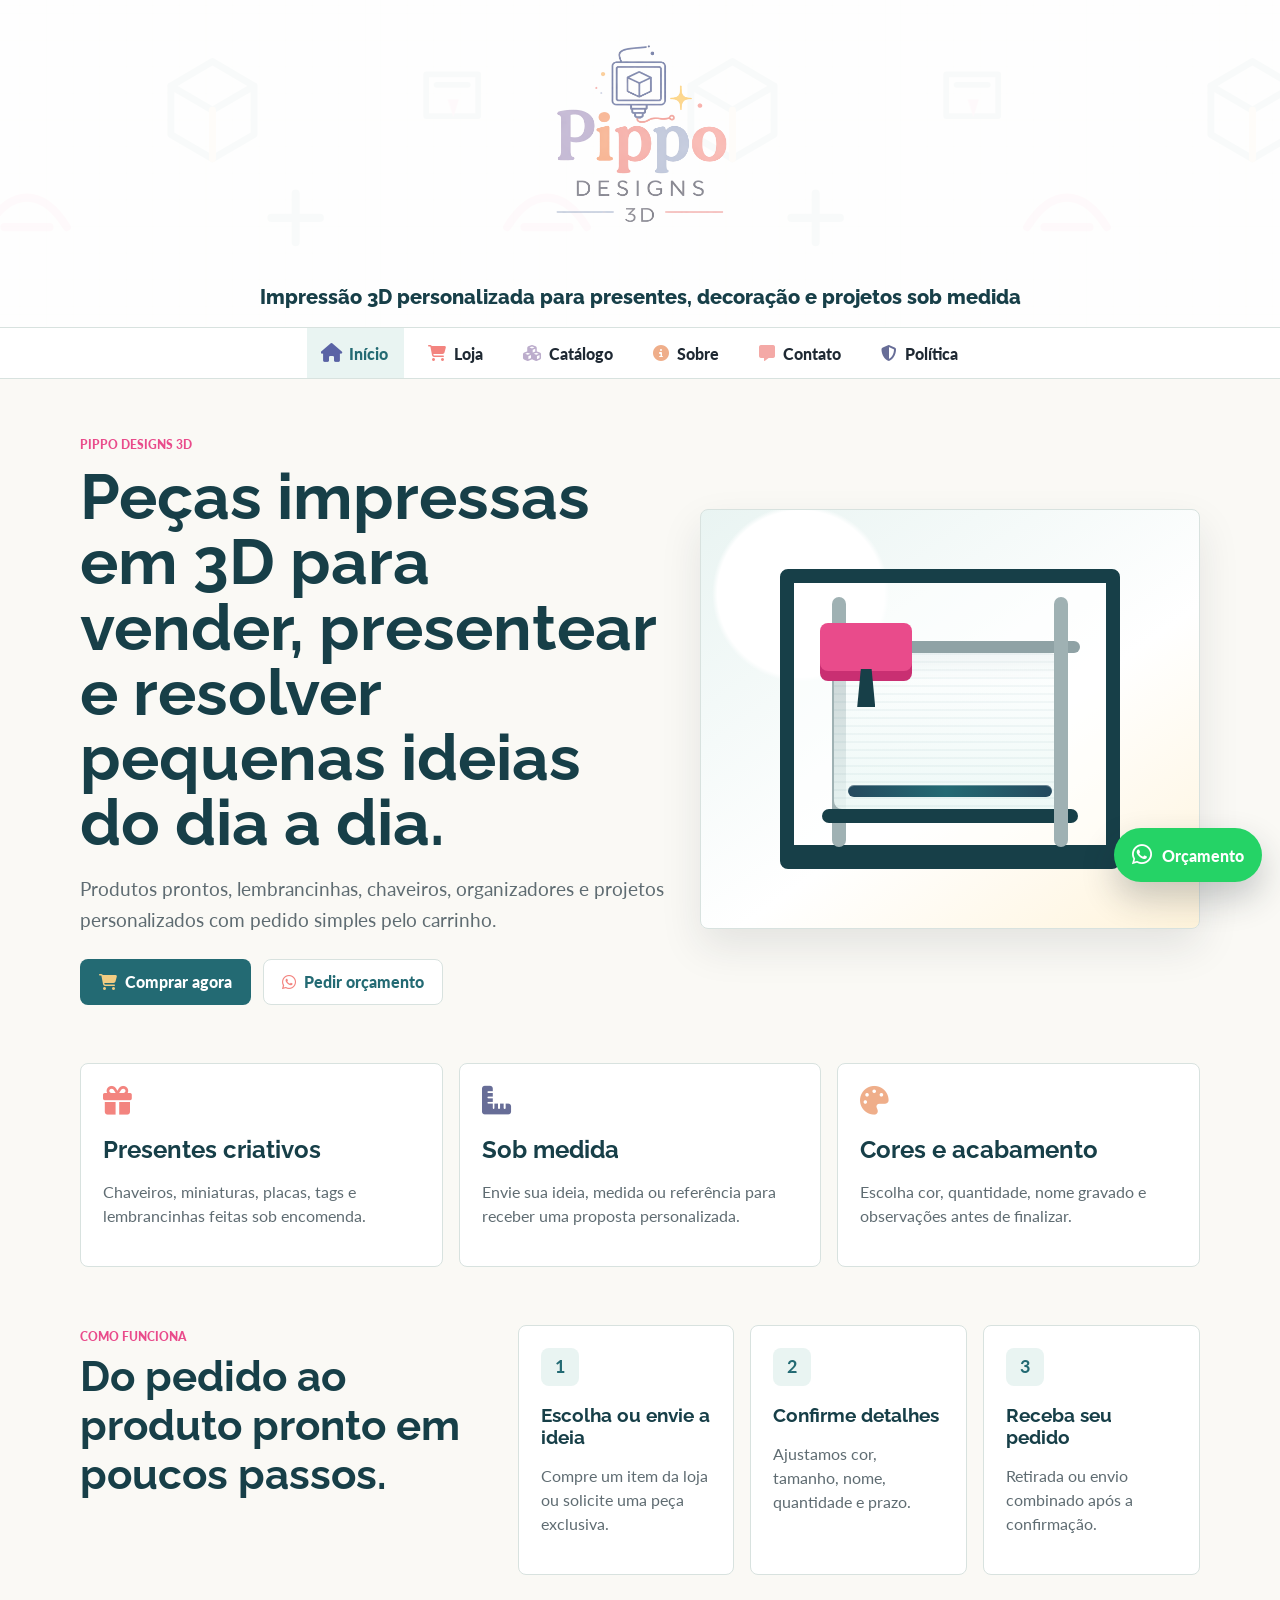
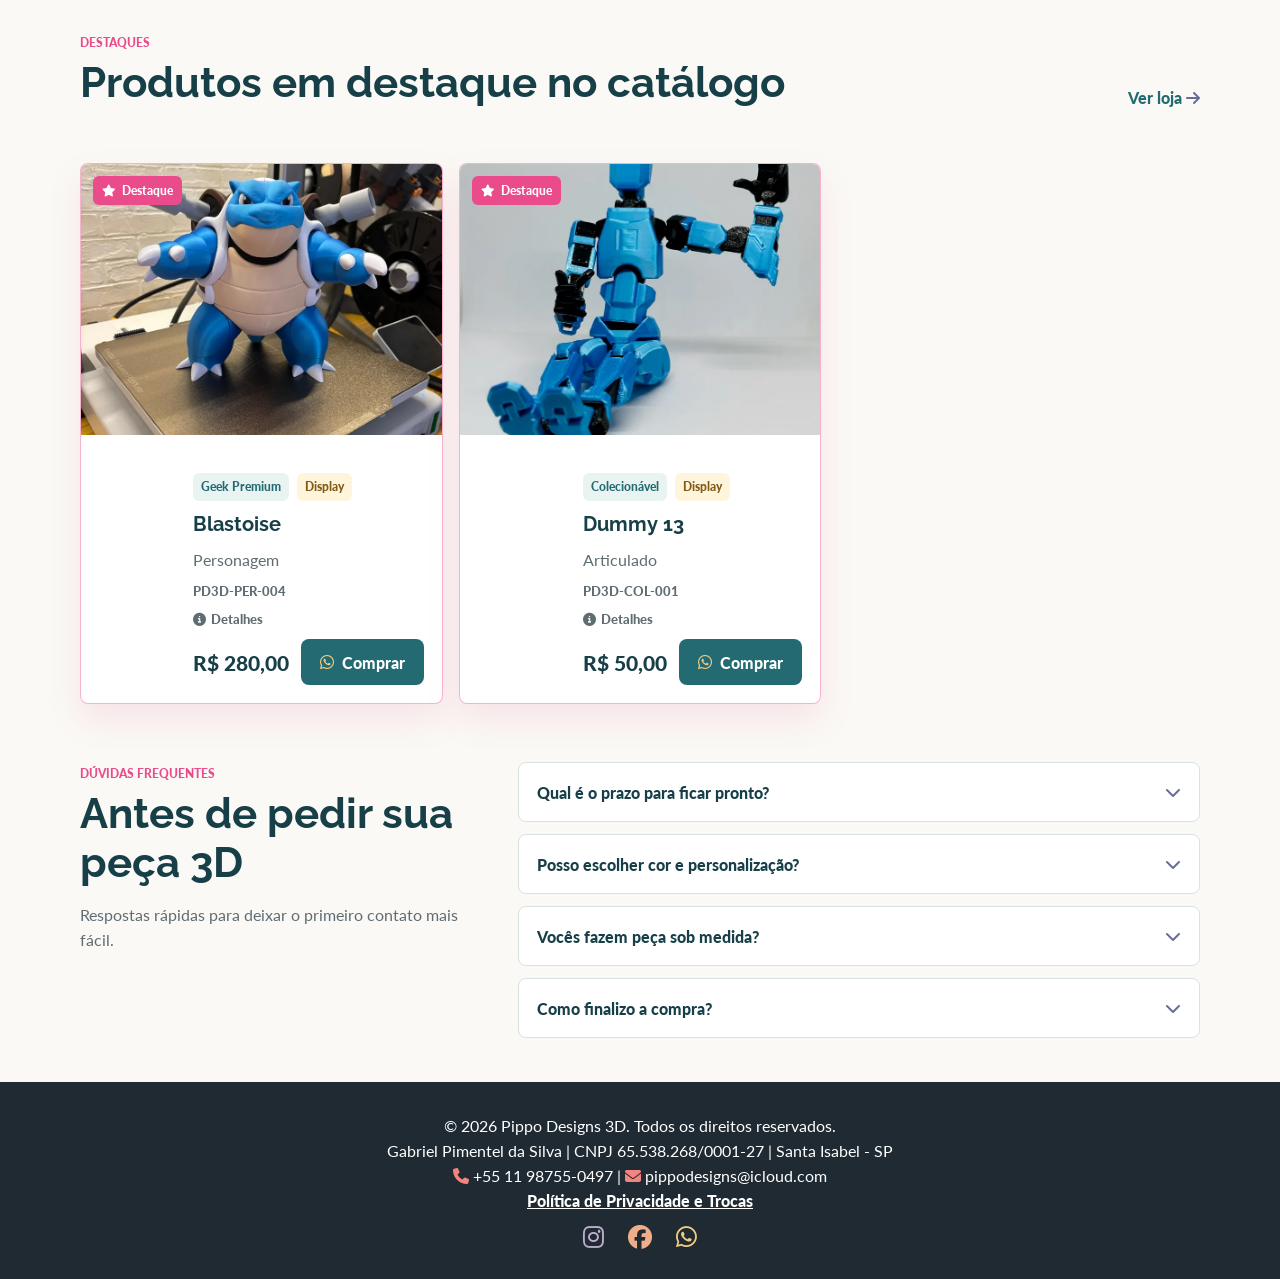
==== commit 99d926e5: "Corrige prévia de compartilhamento: endereços completos e imagem 1200x630 og:image, og:url e canonic" ====
--- a/index.html
+++ b/index.html
@@ -5,11 +5,15 @@
     <meta name="viewport" content="width=device-width, initial-scale=1.0">
     <title>Pippo Designs 3D - Impressão 3D Personalizada</title>
     <meta name="description" content="Loja de impressão 3D personalizada com produtos geek, sensoriais, chaveiros, displays e projetos sob medida pela Pippo Designs 3D.">
-    <link rel="canonical" href="index.html">
+    <link rel="canonical" href="https://pippodesigns3d.com.br/">
     <meta property="og:type" content="website">
     <meta property="og:title" content="Pippo Designs 3D - Impressão 3D Personalizada">
     <meta property="og:description" content="Produtos impressos em 3D para presentear, colecionar, organizar e criar sob medida.">
-    <meta property="og:image" content="src/img/pippo-designs-3d-logo.png">
+    <meta property="og:url" content="https://pippodesigns3d.com.br/">
+    <meta property="og:image" content="https://pippodesigns3d.com.br/src/img/og-image.jpg">
+    <meta property="og:image:width" content="1200">
+    <meta property="og:image:height" content="630">
+    <meta property="og:image:alt" content="Logo da Pippo Designs 3D">
     <meta property="og:site_name" content="Pippo Designs 3D">
     <meta property="og:locale" content="pt_BR">
     <meta name="twitter:card" content="summary_large_image">
@@ -33,7 +37,7 @@
             "https://www.instagram.com/pippodesings3d/",
             "https://wa.me/5511987550497"
         ],
-        "logo": "src/img/pippo-designs-3d-logo.png"
+        "logo": "https://pippodesigns3d.com.br/src/img/pippo-designs-3d-logo.png"
     }
     </script>
     <link rel="stylesheet" href="src/estilo-global.css">
--- a/src/estilo-global.css
+++ b/src/estilo-global.css
@@ -13,6 +13,16 @@
     --footer-text-color: #ffffff;
     --shadow: 0 18px 42px rgba(31, 41, 51, 0.1);
     --font-family: "Lato", Arial, sans-serif;
+
+    /* Paleta oficial do logo, usada nos ícones do site */
+    --pippo-lilas: #BCADCC;
+    --pippo-pessego: #EFAE8A;
+    --pippo-rosa: #F4A9A6;
+    --pippo-azul: #B5BFDB;
+    --pippo-amarelo: #F1CC82;
+    --pippo-coral: #F3847F;
+    --pippo-marinho: #676D97;
+    --pippo-cinza: #78797A;
 }
 
 * {
@@ -107,6 +117,23 @@
 nav ul li a.active {
     background: var(--soft-color);
     color: var(--primary-color);
+}
+
+nav ul li a i {
+    color: var(--pippo-marinho);
+    transition: transform 0.25s ease, filter 0.25s ease;
+}
+
+nav ul li:nth-child(2) a i { color: var(--pippo-coral); }
+nav ul li:nth-child(3) a i { color: var(--pippo-lilas); }
+nav ul li:nth-child(4) a i { color: var(--pippo-pessego); }
+nav ul li:nth-child(5) a i { color: var(--pippo-rosa); }
+nav ul li:nth-child(6) a i { color: var(--pippo-marinho); }
+
+nav ul li a:hover i,
+nav ul li a.active i {
+    transform: scale(1.18);
+    filter: saturate(1.7) brightness(0.92);
 }
 
 .dropdown-content {
@@ -199,10 +226,33 @@
     border-color: var(--primary-color);
 }
 
+.btn i {
+    color: var(--pippo-amarelo);
+    transition: transform 0.25s ease, filter 0.25s ease;
+}
+
+.btn.secondary i {
+    color: var(--pippo-coral);
+}
+
+.btn:hover i {
+    transform: scale(1.18);
+    filter: saturate(1.7) brightness(0.95);
+}
+
 .text-link {
     color: var(--primary-color);
     font-weight: 900;
     text-decoration: none;
+}
+
+.text-link i {
+    color: var(--pippo-marinho);
+    transition: transform 0.25s ease;
+}
+
+.text-link:hover i {
+    transform: translateX(3px);
 }
 
 .whatsapp-float {
@@ -233,7 +283,7 @@
     font-size: 1.45rem;
 }
 
-input,
+input:not([type="radio"]):not([type="checkbox"]),
 textarea,
 select {
     width: 100%;
@@ -247,11 +297,19 @@
     font-size: 16px;
 }
 
+input[type="radio"],
+input[type="checkbox"] {
+    width: auto;
+    min-height: 0;
+    margin: 0;
+    accent-color: var(--primary-color);
+}
+
 textarea {
     resize: vertical;
 }
 
-input:focus,
+input:not([type="radio"]):not([type="checkbox"]):focus,
 textarea:focus,
 select:focus {
     outline: 3px solid rgba(35, 106, 115, 0.16);
@@ -270,6 +328,10 @@
     margin: 6px 0;
 }
 
+footer p i {
+    color: var(--pippo-coral);
+}
+
 footer .footer-links a {
     color: var(--footer-text-color);
     font-weight: 900;
@@ -281,14 +343,19 @@
 }
 
 footer .redes-sociais a {
-    color: var(--footer-text-color);
+    display: inline-block;
+    color: var(--pippo-lilas);
     margin: 0 10px;
-    font-size: 1.35rem;
-    transition: color 0.2s ease;
-}
+    font-size: 1.5rem;
+    transition: transform 0.25s ease, filter 0.25s ease;
+}
+
+footer .redes-sociais a:nth-child(2) { color: var(--pippo-pessego); }
+footer .redes-sociais a:nth-child(3) { color: var(--pippo-amarelo); }
 
 footer .redes-sociais a:hover {
-    color: var(--accent-color);
+    transform: scale(1.18);
+    filter: saturate(1.7) brightness(1.05);
 }
 
 @media (max-width: 768px) {
@@ -357,23 +424,25 @@
         width: 100%;
         max-height: 0;
         display: grid;
+        grid-template-columns: repeat(2, minmax(0, 1fr));
         gap: 8px;
         overflow: hidden;
         padding: 0 12px;
         border-top: 1px solid transparent;
         opacity: 0;
         pointer-events: none;
-        transform: translateY(-6px);
-        transition: max-height 0.25s ease, opacity 0.2s ease, padding 0.2s ease, transform 0.2s ease, border-color 0.2s ease;
+        transform: translateY(-6px) scale(0.96);
+        transform-origin: top center;
+        transition: max-height 0.25s ease, opacity 0.25s ease, padding 0.2s ease, transform 0.25s ease, border-color 0.2s ease;
     }
 
     .menu.active {
-        max-height: 420px;
-        padding: 4px 12px 12px;
+        max-height: 340px;
+        padding: 8px 12px 12px;
         border-top-color: var(--border-color);
         opacity: 1;
         pointer-events: auto;
-        transform: translateY(0);
+        transform: translateY(0) scale(1);
     }
 
     .menu li {
@@ -381,9 +450,14 @@
     }
 
     nav ul li a {
-        min-height: 52px;
+        min-height: 72px;
+        flex-direction: column;
         justify-content: center;
-        padding: 13px 16px;
+        gap: 6px;
+        padding: 10px 6px;
+        font-size: 0.82rem;
+        line-height: 1.15;
+        text-align: center;
         border: 1px solid var(--border-color);
         border-radius: 8px;
         background: #ffffff;
@@ -553,6 +627,7 @@
 }
 
 .global-cart-badge i {
+    color: var(--pippo-coral);
     font-size: 1.1rem;
 }
 
@@ -612,12 +687,12 @@
     border: 1px solid var(--border-color);
     border-radius: 8px;
     background: rgba(255, 255, 255, 0.92);
-    color: var(--primary-color);
+    color: var(--pippo-marinho);
     font-size: 1rem;
     cursor: pointer;
     box-shadow: 0 10px 22px rgba(31, 41, 51, 0.12);
     backdrop-filter: blur(6px);
-    transition: transform 0.2s ease, box-shadow 0.2s ease;
+    transition: transform 0.25s ease, box-shadow 0.2s ease, filter 0.25s ease;
 }
 
 .scroll-to-top[hidden] {
@@ -655,7 +730,7 @@
     }
 
     nav ul li a {
-        padding: 13px 14px;
+        padding: 10px 6px;
     }
 
     .page-heading h1 {
--- a/src/estilo-index.css
+++ b/src/estilo-index.css
@@ -304,8 +304,17 @@
 }
 
 .service-grid i {
-    color: var(--secondary-color);
+    color: var(--pippo-coral);
     font-size: 1.8rem;
+    transition: transform 0.25s ease, filter 0.25s ease;
+}
+
+.service-grid article:nth-child(2) i { color: var(--pippo-marinho); }
+.service-grid article:nth-child(3) i { color: var(--pippo-pessego); }
+
+.service-grid article:hover i {
+    transform: scale(1.15);
+    filter: saturate(1.7) brightness(0.92);
 }
 
 .service-grid h2,
@@ -424,7 +433,7 @@
 }
 
 .faq-question i {
-    color: var(--secondary-color);
+    color: var(--pippo-marinho);
     transition: transform 0.2s ease;
 }
 
--- a/src/estilo-loja.css
+++ b/src/estilo-loja.css
@@ -5,6 +5,11 @@
     gap: 24px;
     align-items: start;
     margin: 44px auto 0;
+}
+
+.shop-products,
+.cart-panel {
+    min-width: 0;
 }
 
 .shop-heading {
@@ -99,7 +104,7 @@
     position: absolute;
     left: 13px;
     bottom: 13px;
-    color: var(--muted-color);
+    color: var(--pippo-marinho);
     font-family: "Font Awesome 6 Free";
     font-weight: 900;
     pointer-events: none;
@@ -149,6 +154,14 @@
 
 .filter-chip.all.active {
     background: var(--primary-color);
+    color: #ffffff;
+}
+
+.filter-chip i {
+    color: var(--pippo-marinho);
+}
+
+.filter-chip.all.active i {
     color: #ffffff;
 }
 
@@ -237,6 +250,7 @@
     place-items: center;
     border-radius: 8px;
     background: rgba(255, 255, 255, 0.72);
+    color: var(--pippo-marinho);
     box-shadow: 0 12px 26px rgba(31, 41, 51, 0.08);
 }
 
@@ -366,7 +380,7 @@
     place-items: center;
     border-radius: 8px;
     background: var(--soft-color);
-    color: var(--primary-color);
+    color: var(--pippo-coral);
     font-size: 1.5rem;
 }
 
@@ -421,6 +435,10 @@
     cursor: pointer;
 }
 
+.cart-clear i {
+    color: var(--pippo-marinho);
+}
+
 .cart-clear:hover {
     border-color: var(--secondary-color);
     color: var(--secondary-color);
@@ -469,8 +487,18 @@
     border: 1px solid var(--border-color);
     border-radius: 8px;
     background: #ffffff;
-    color: var(--primary-color);
+    color: var(--pippo-marinho);
     cursor: pointer;
+    transition: transform 0.25s ease, filter 0.25s ease;
+}
+
+.cart-actions button:last-child {
+    color: var(--pippo-coral);
+}
+
+.cart-actions button:hover:not(:disabled) {
+    transform: scale(1.1);
+    filter: saturate(1.7) brightness(0.92);
 }
 
 .cart-note {
@@ -580,6 +608,10 @@
 
 .mobile-cart-shortcut strong {
     color: var(--accent-color);
+}
+
+.mobile-cart-shortcut i {
+    color: var(--pippo-coral);
 }
 
 .mobile-cart-shortcut[hidden] {
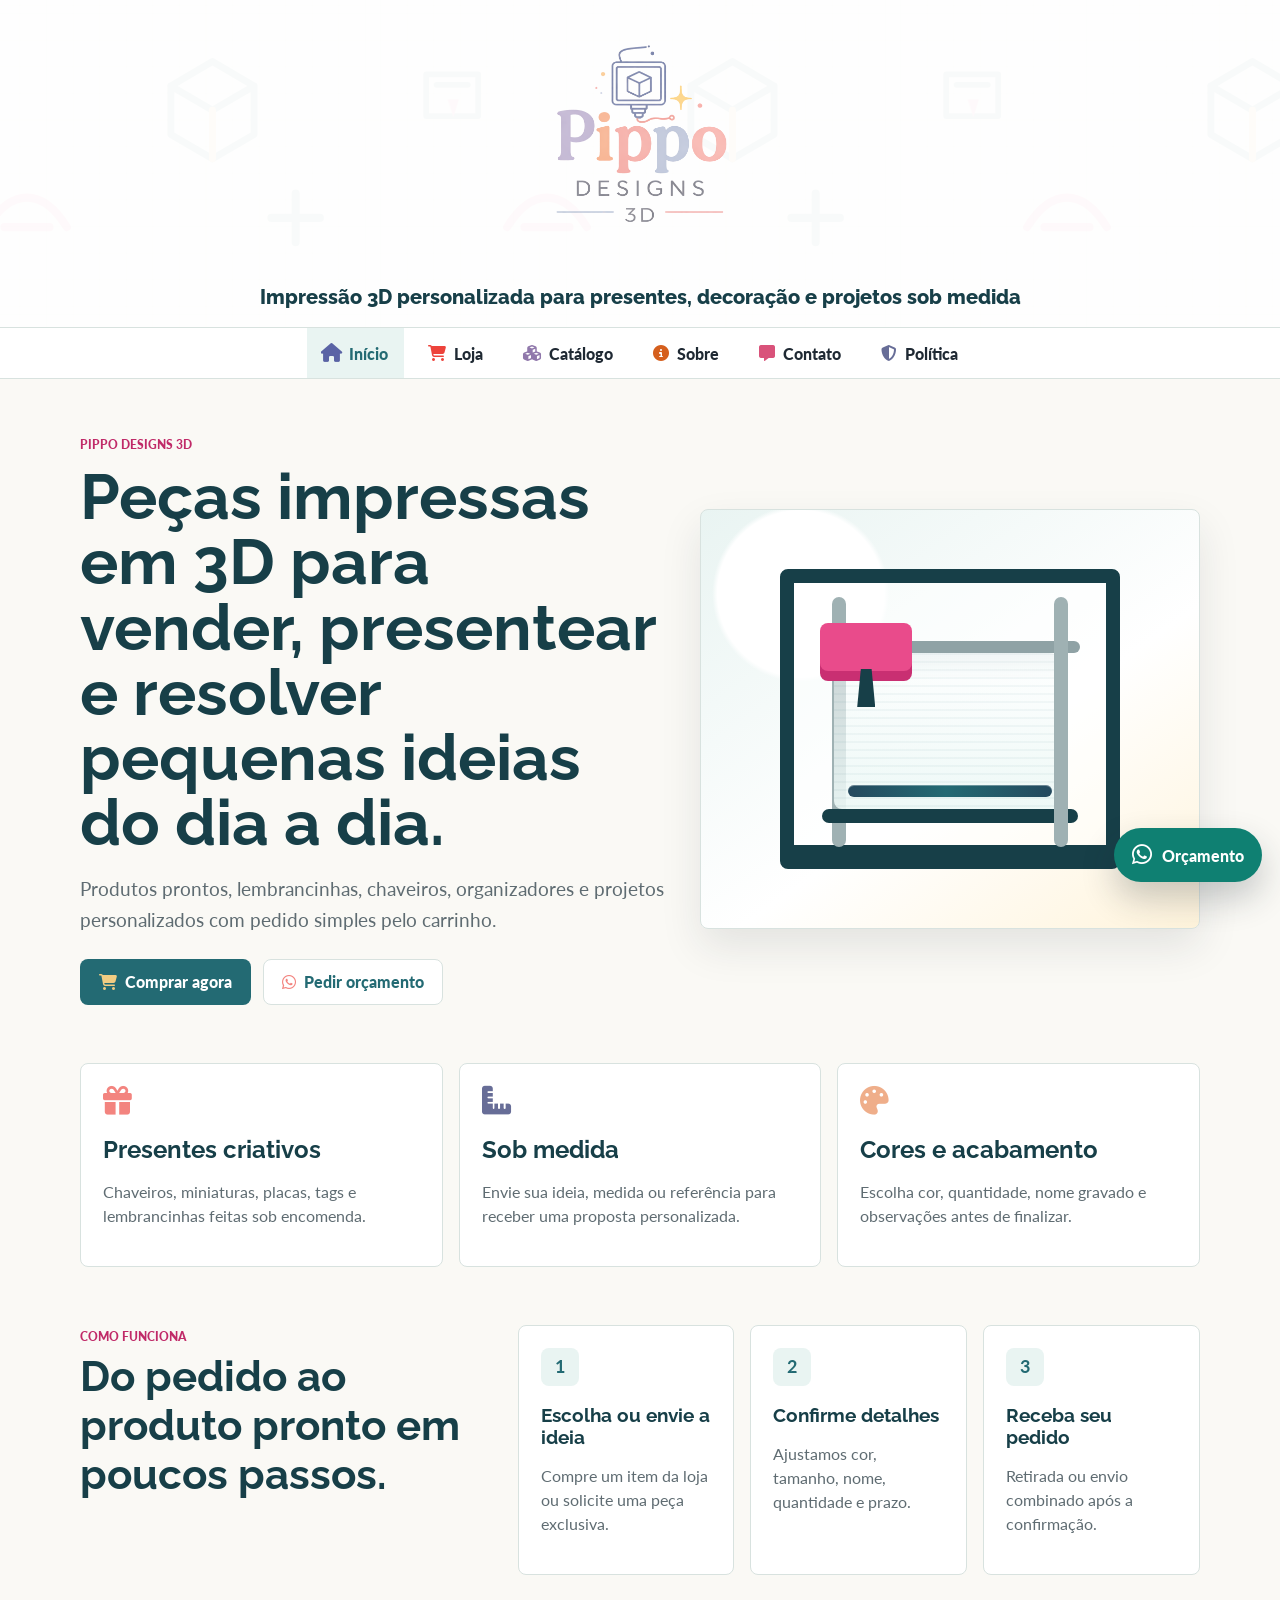
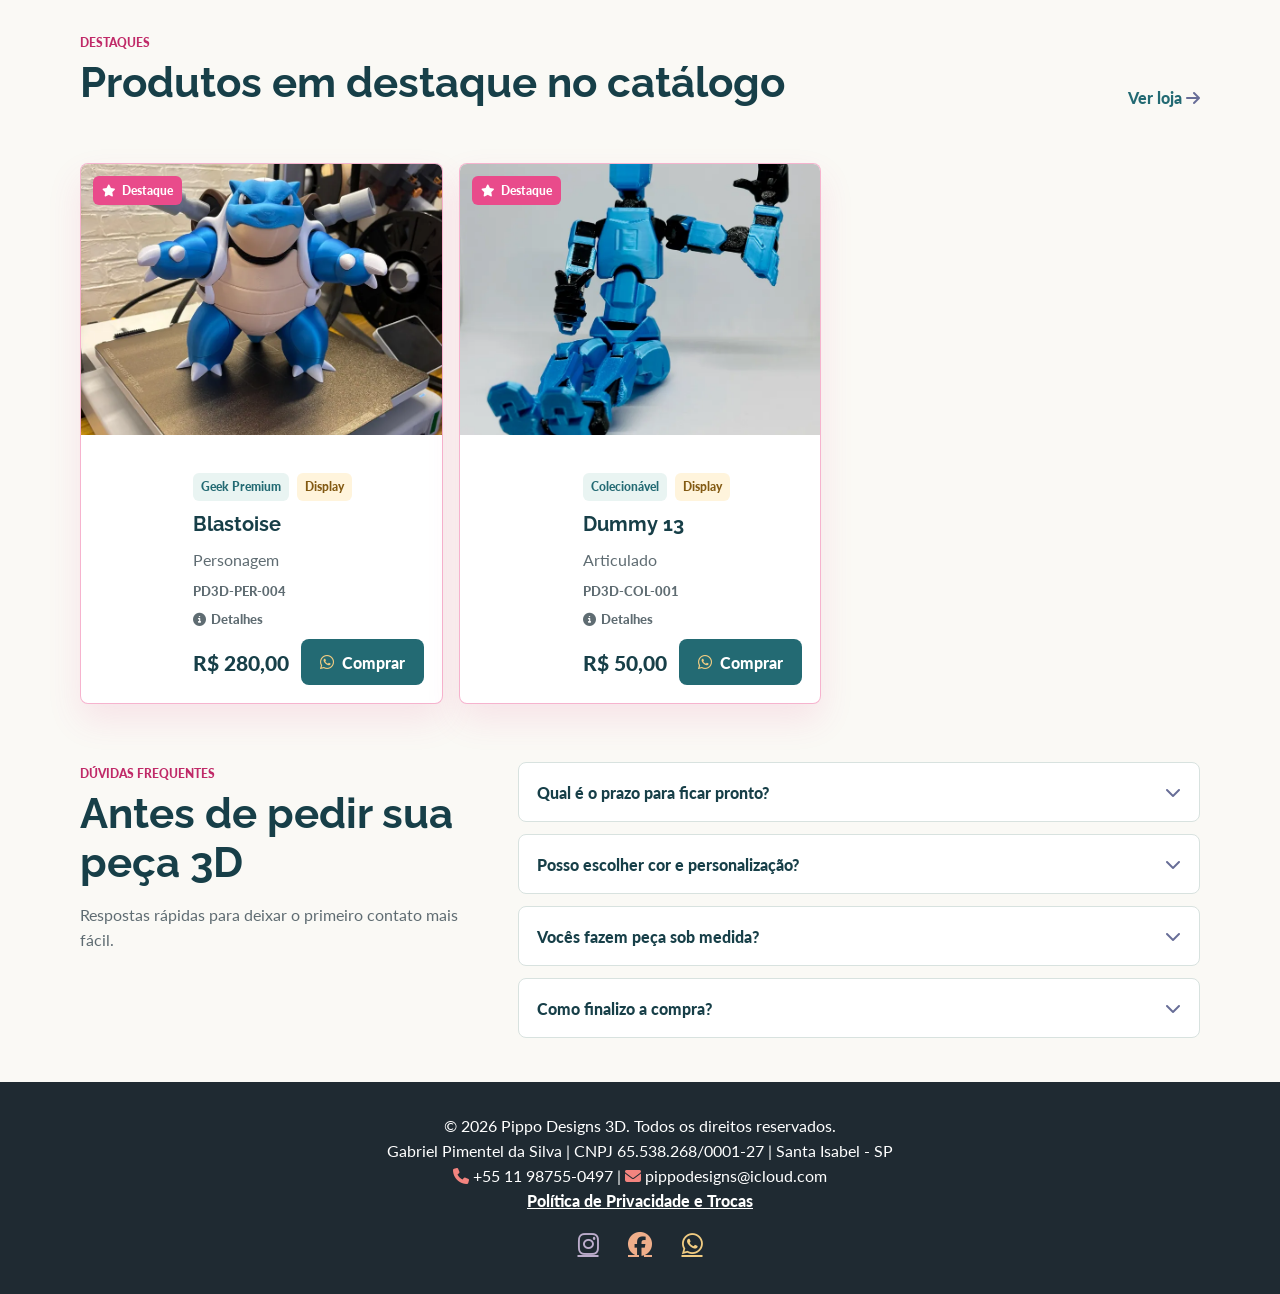
==== commit 792b20dc: "Acessibilidade e contraste: menu fechado sem foco, foco visível e cores mais fortes - Menu mobile fe" ====
--- a/index.html
+++ b/index.html
@@ -58,7 +58,7 @@
         <p>Impressão 3D personalizada para presentes, decoração e projetos sob medida</p>
     </header>
 
-    <nav>
+    <nav aria-label="Menu principal">
         <button class="menu-icon" type="button" aria-label="Abrir menu" aria-expanded="false">
             <i class="fa-solid fa-bars"></i>
         </button>
--- a/src/estilo-global.css
+++ b/src/estilo-global.css
@@ -23,6 +23,12 @@
     --pippo-coral: #F3847F;
     --pippo-marinho: #676D97;
     --pippo-cinza: #78797A;
+
+    /* Versões mais escuras (contraste >= 3,4:1 em fundo claro) para ícones sobre branco */
+    --pippo-lilas-escuro: #9078ab;
+    --pippo-pessego-escuro: #d55f1d;
+    --pippo-rosa-escuro: #d9527a;
+    --pippo-coral-escuro: #ed433b;
 }
 
 * {
@@ -81,7 +87,7 @@
     font-weight: 800;
 }
 
-nav {
+body > nav {
     position: sticky;
     top: 0;
     z-index: 10;
@@ -124,10 +130,10 @@
     transition: transform 0.25s ease, filter 0.25s ease;
 }
 
-nav ul li:nth-child(2) a i { color: var(--pippo-coral); }
-nav ul li:nth-child(3) a i { color: var(--pippo-lilas); }
-nav ul li:nth-child(4) a i { color: var(--pippo-pessego); }
-nav ul li:nth-child(5) a i { color: var(--pippo-rosa); }
+nav ul li:nth-child(2) a i { color: var(--pippo-coral-escuro); }
+nav ul li:nth-child(3) a i { color: var(--pippo-lilas-escuro); }
+nav ul li:nth-child(4) a i { color: var(--pippo-pessego-escuro); }
+nav ul li:nth-child(5) a i { color: var(--pippo-rosa-escuro); }
 nav ul li:nth-child(6) a i { color: var(--pippo-marinho); }
 
 nav ul li a:hover i,
@@ -165,7 +171,7 @@
 
 .eyebrow {
     display: inline-flex;
-    color: var(--secondary-color);
+    color: #c02a68;
     font-size: 0.78rem;
     font-weight: 900;
     letter-spacing: 0;
@@ -266,7 +272,7 @@
     gap: 10px;
     padding: 14px 18px;
     border-radius: 999px;
-    background: #25d366;
+    background: #0f8072;
     color: #ffffff;
     font-weight: 900;
     text-decoration: none;
@@ -316,6 +322,16 @@
     border-color: var(--primary-color);
 }
 
+a:focus-visible,
+button:focus-visible {
+    outline: 3px solid var(--pippo-marinho);
+    outline-offset: 3px;
+}
+
+footer a:focus-visible {
+    outline-color: var(--pippo-lilas);
+}
+
 footer {
     margin-top: 44px;
     padding: 28px 20px;
@@ -343,9 +359,13 @@
 }
 
 footer .redes-sociais a {
-    display: inline-block;
+    display: inline-flex;
+    align-items: center;
+    justify-content: center;
+    min-width: 44px;
+    min-height: 44px;
     color: var(--pippo-lilas);
-    margin: 0 10px;
+    margin: 0 2px;
     font-size: 1.5rem;
     transition: transform 0.25s ease, filter 0.25s ease;
 }
@@ -373,7 +393,7 @@
         line-height: 1.35;
     }
 
-    nav {
+    body > nav {
         top: 0;
         padding: 0;
         box-shadow: 0 10px 24px rgba(31, 41, 51, 0.08);
@@ -430,10 +450,11 @@
         padding: 0 12px;
         border-top: 1px solid transparent;
         opacity: 0;
+        visibility: hidden;
         pointer-events: none;
         transform: translateY(-6px) scale(0.96);
         transform-origin: top center;
-        transition: max-height 0.25s ease, opacity 0.25s ease, padding 0.2s ease, transform 0.25s ease, border-color 0.2s ease;
+        transition: max-height 0.25s ease, opacity 0.25s ease, padding 0.2s ease, transform 0.25s ease, border-color 0.2s ease, visibility 0s linear 0.25s;
     }
 
     .menu.active {
@@ -441,8 +462,10 @@
         padding: 8px 12px 12px;
         border-top-color: var(--border-color);
         opacity: 1;
+        visibility: visible;
         pointer-events: auto;
         transform: translateY(0) scale(1);
+        transition-delay: 0s;
     }
 
     .menu li {
@@ -511,7 +534,7 @@
 
     footer {
         margin-top: 34px;
-        padding: 24px 16px calc(24px + env(safe-area-inset-bottom));
+        padding: 24px 16px calc(80px + env(safe-area-inset-bottom));
     }
 }
 
@@ -741,3 +764,18 @@
         font-size: 0.98rem;
     }
 }
+
+/* ── Mobile: flutuantes e áreas de toque de 44px ── */
+@media (max-width: 768px) {
+    .scroll-to-top {
+        display: none;
+    }
+
+    footer .footer-links a,
+    .contact-cards .text-link,
+    .featured .text-link {
+        display: inline-flex;
+        align-items: center;
+        min-height: 44px;
+    }
+}
--- a/src/estilo-loja.css
+++ b/src/estilo-loja.css
@@ -958,3 +958,26 @@
         white-space: nowrap;
     }
 }
+
+/* ── Mobile: áreas de toque de 44px ── */
+@media (max-width: 768px) {
+    .filter-chip,
+    .cart-clear,
+    .product-footer .btn,
+    .product-detail-link,
+    .product-variation-field select {
+        min-height: 44px;
+    }
+
+    .product-detail-link {
+        display: inline-flex;
+        align-items: center;
+    }
+
+    .cart-actions button,
+    .cart-actions button:last-child {
+        min-width: 44px;
+        width: 44px;
+        height: 44px;
+    }
+}
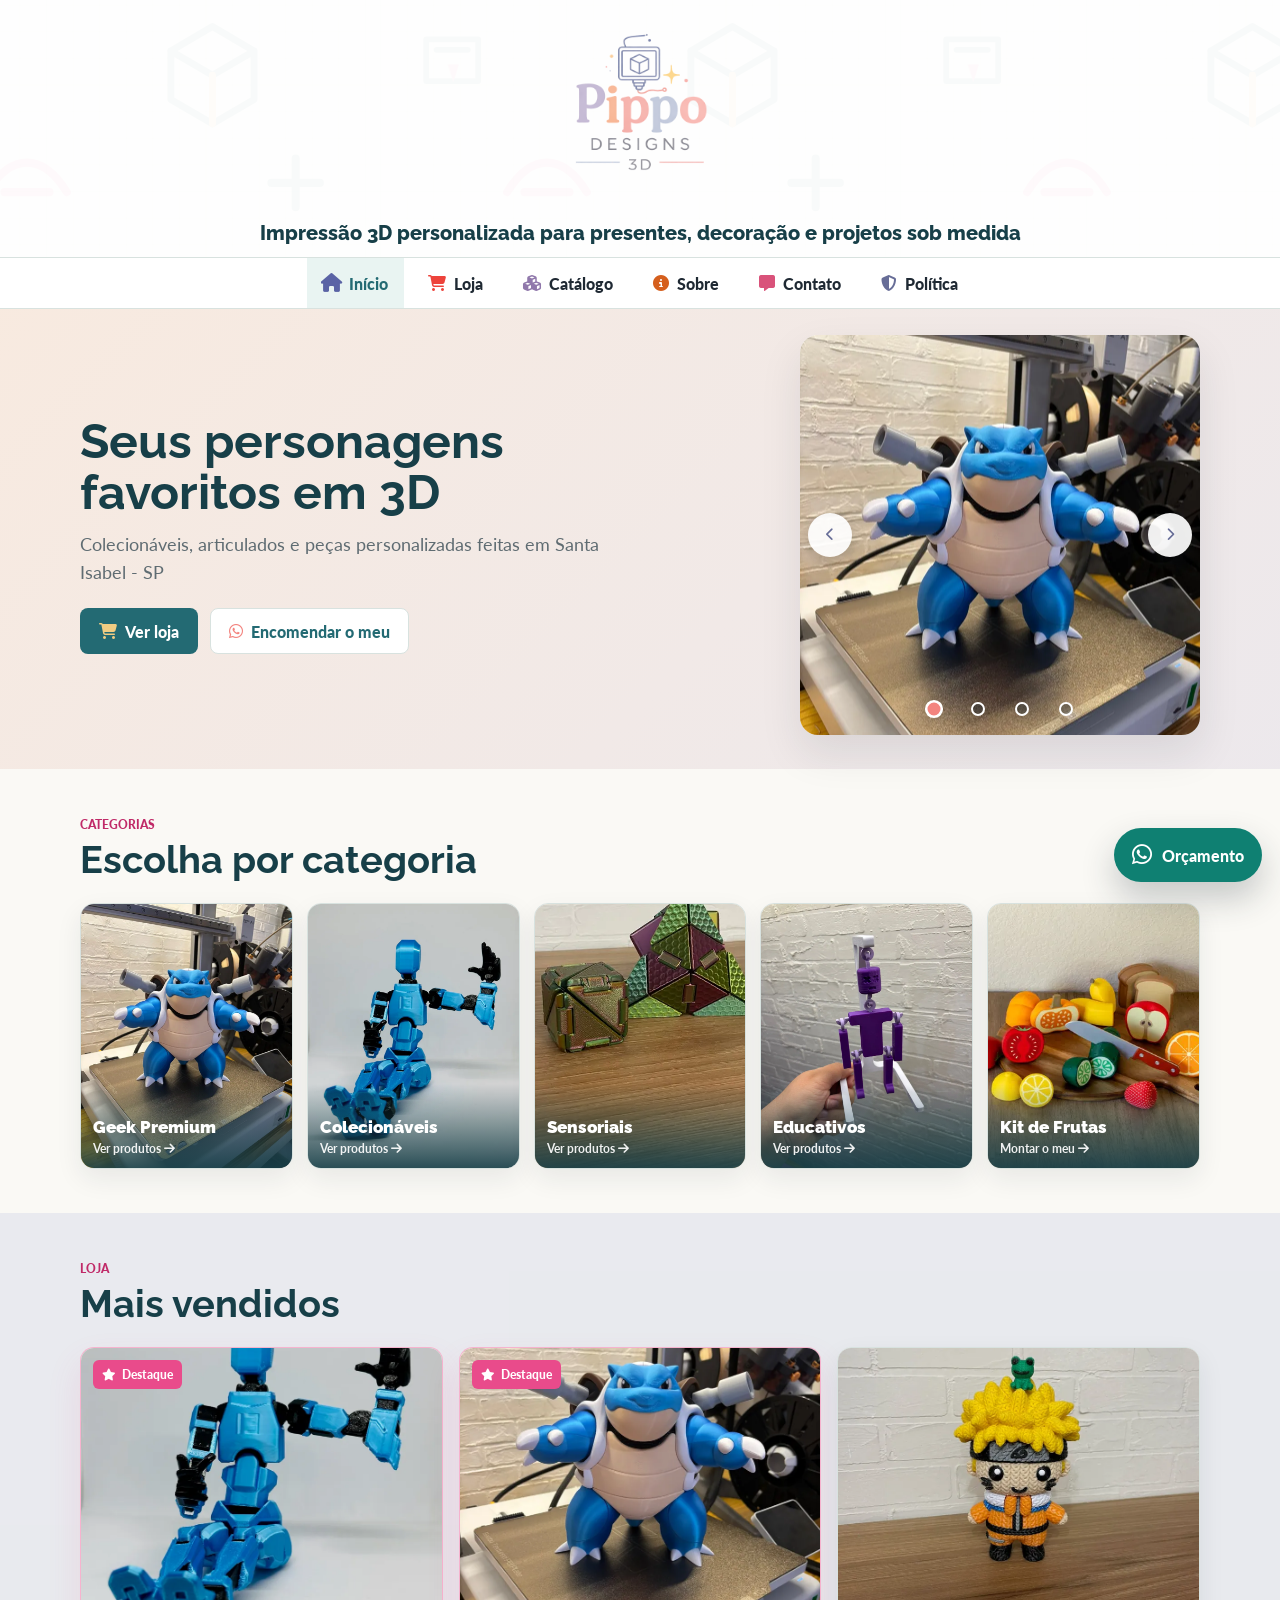
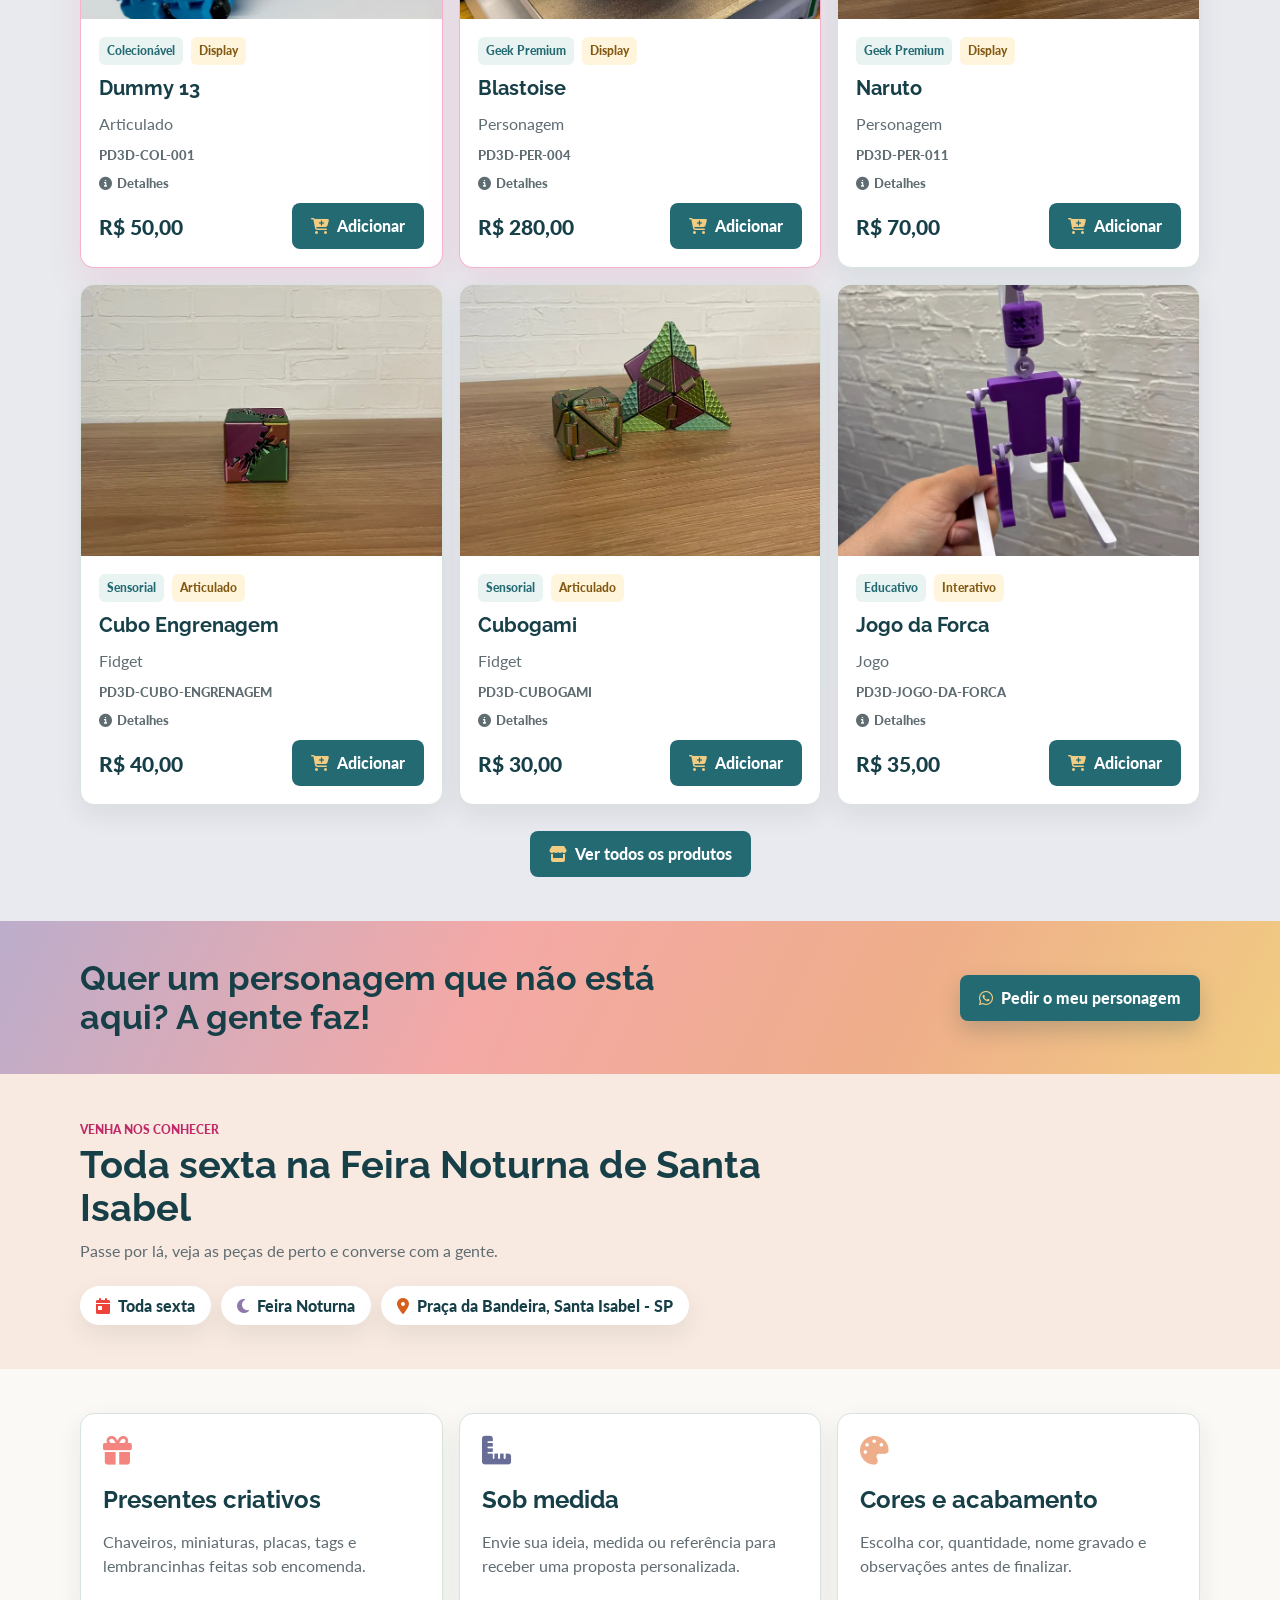
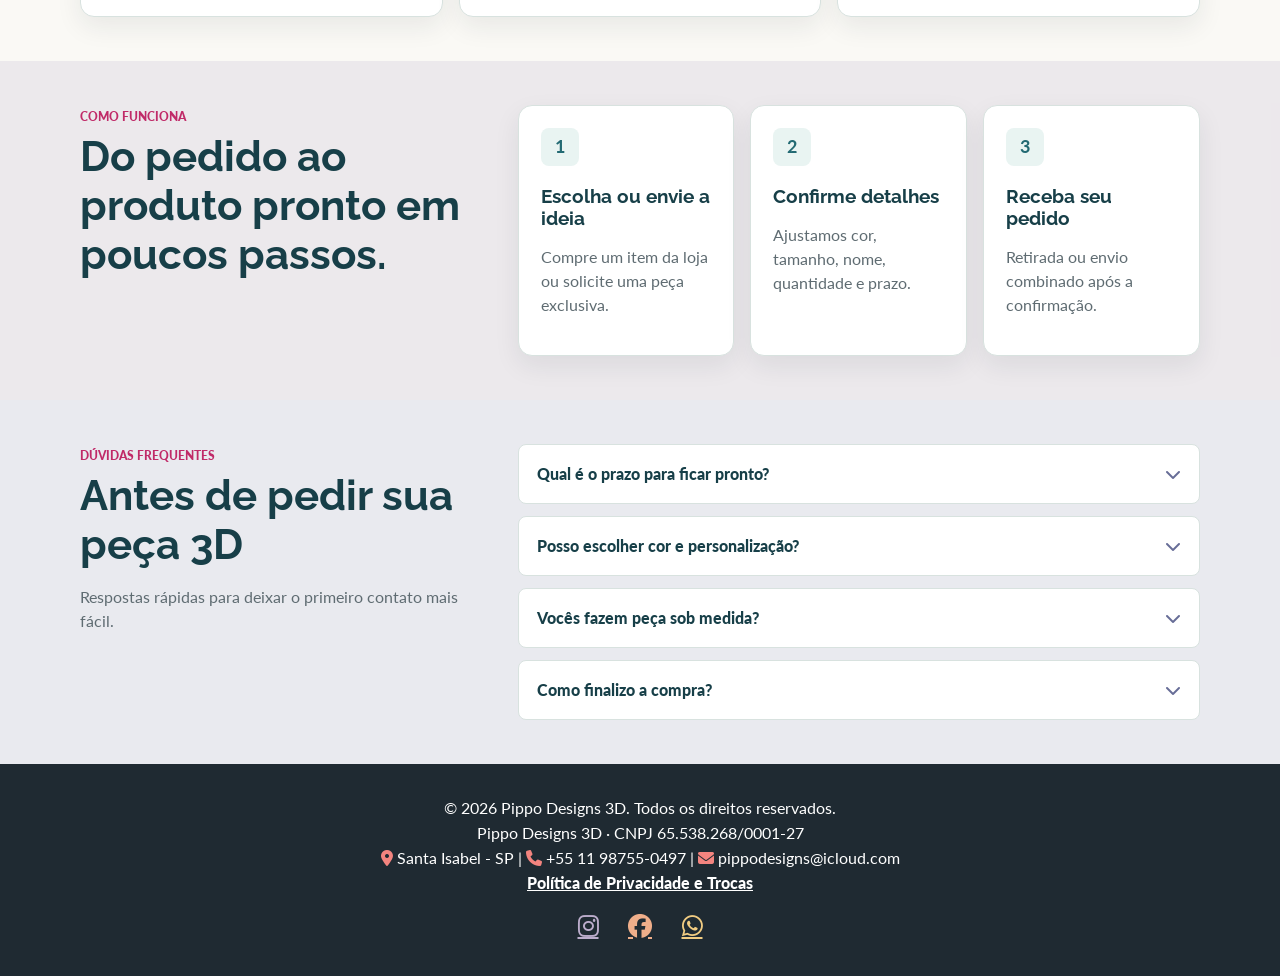
==== commit ffffe3c8: "Redesenha a home e padroniza todas as páginas no mesmo visual Home: hero com carrossel de fotos, cat" ====
--- a/index.html
+++ b/index.html
@@ -45,7 +45,9 @@
     <link rel="stylesheet" href="src/estilo-loja.css">
     <link rel="stylesheet" href="https://cdnjs.cloudflare.com/ajax/libs/font-awesome/6.7.2/css/all.min.css">
     <link href="https://fonts.googleapis.com/css2?family=Raleway:wght@700;800;900&family=Lato:wght@400;700;900&display=swap" rel="stylesheet">
-    <link rel="icon" type="image/png" href="src/img/pippo-designs-3d-favicon.png">
+    <link rel="icon" type="image/png" sizes="32x32" href="src/img/favicon-32x32.png">
+    <link rel="icon" type="image/png" sizes="64x64" href="src/img/pippo-designs-3d-favicon.png">
+    <link rel="apple-touch-icon" sizes="180x180" href="src/img/apple-touch-icon.png">
     <script src="src/products-data.js" defer></script>
     <script src="src/scripts.js" defer></script>
 </head>
@@ -73,91 +75,206 @@
     </nav>
 
     <main id="main-content">
-        <section class="hero">
-            <div class="hero-content">
-                <span class="eyebrow">Pippo Designs 3D</span>
-                <h1>Peças impressas em 3D para vender, presentear e resolver pequenas ideias do dia a dia.</h1>
-                <p>Produtos prontos, lembrancinhas, chaveiros, organizadores e projetos personalizados com pedido simples pelo carrinho.</p>
-                <div class="hero-actions">
-                    <a class="btn primary" href="loja.html"><i class="fa-solid fa-cart-shopping"></i> Comprar agora</a>
-                    <a class="btn secondary" href="contato.html"><i class="fa-brands fa-whatsapp"></i> Pedir orçamento</a>
-                </div>
-            </div>
-            <div class="printer-stage" aria-label="Logo da Pippo Designs 3D sendo impressa em 3D">
-                <div class="printer-frame logo-printer-frame">
-                    <div class="printer-rail"></div>
-                    <div class="printer-head"></div>
-                    <div class="logo-print-area">
-                        <div class="logo-print-surface"></div>
-                        <div class="logo-print-reveal">
-                            <div class="logo-print-layers"></div>
-                            <img src="src/img/pippo-designs-3d-logo.png" alt="Logo da Pippo Designs 3D">
-                        </div>
-                    </div>
-                    <div class="printer-bed"></div>
-                </div>
-            </div>
-        </section>
-
-        <section class="service-grid" aria-label="Serviços principais">
-            <article>
-                <i class="fa-solid fa-gift"></i>
-                <h2>Presentes criativos</h2>
-                <p>Chaveiros, miniaturas, placas, tags e lembrancinhas feitas sob encomenda.</p>
-            </article>
-            <article>
-                <i class="fa-solid fa-ruler-combined"></i>
-                <h2>Sob medida</h2>
-                <p>Envie sua ideia, medida ou referência para receber uma proposta personalizada.</p>
-            </article>
-            <article>
-                <i class="fa-solid fa-palette"></i>
-                <h2>Cores e acabamento</h2>
-                <p>Escolha cor, quantidade, nome gravado e observações antes de finalizar.</p>
-            </article>
-        </section>
-
-        <section class="split-section">
-            <div>
-                <span class="eyebrow">Como funciona</span>
-                <h2>Do pedido ao produto pronto em poucos passos.</h2>
-            </div>
-            <div class="steps">
-                <article>
-                    <strong>1</strong>
-                    <h3>Escolha ou envie a ideia</h3>
-                    <p>Compre um item da loja ou solicite uma peça exclusiva.</p>
-                </article>
-                <article>
-                    <strong>2</strong>
-                    <h3>Confirme detalhes</h3>
-                    <p>Ajustamos cor, tamanho, nome, quantidade e prazo.</p>
-                </article>
-                <article>
-                    <strong>3</strong>
-                    <h3>Receba seu pedido</h3>
-                    <p>Retirada ou envio combinado após a confirmação.</p>
-                </article>
-            </div>
-        </section>
-
-        <section class="featured">
-            <div>
-                <span class="eyebrow">Destaques</span>
-                <h2>Produtos em destaque no catálogo</h2>
-            </div>
-            <a href="loja.html" class="text-link">Ver loja <i class="fa-solid fa-arrow-right"></i></a>
-        </section>
-
-        <section class="product-grid home-featured-grid" data-featured-products aria-live="polite">
-            <article class="shop-card product-loading">
-                <div class="product-symbol"><i class="fa-solid fa-spinner"></i></div>
-                <h2>Carregando destaques</h2>
-                <p>Buscando produtos marcados como destaque no catálogo.</p>
-            </article>
-        </section>
-
-        <section class="faq-section" aria-labelledby="faq-title">
+        <div class="secao secao--topo">
+            <section class="hero conteudo" aria-labelledby="hero-title">
+                <div class="hero-content">
+                    <h1 id="hero-title">Seus personagens favoritos em 3D</h1>
+                    <p>Colecionáveis, articulados e peças personalizadas feitas em Santa Isabel - SP</p>
+                    <div class="hero-actions">
+                        <a class="btn primary" href="loja.html"><i class="fa-solid fa-cart-shopping"></i> Ver loja</a>
+                        <a class="btn secondary" href="https://wa.me/5511987550497?text=Ol%C3%A1!%20Vi%20o%20site%20da%20Pippo%20Designs%203D%20e%20quero%20encomendar%20o%20meu%20personagem%20em%203D." target="_blank" rel="noreferrer"><i class="fa-brands fa-whatsapp"></i> Encomendar o meu</a>
+                    </div>
+                </div>
+
+                <div class="hero-carousel" data-carousel role="group" aria-roledescription="carrossel" aria-label="Produtos em destaque">
+                    <div class="carousel-track" data-carousel-track>
+                        <a class="carousel-slide" href="produto.html?id=blastoise" aria-label="Ver Blastoise">
+                            <img src="produtos/blastoise.webp" alt="Blastoise impresso em 3D" width="800" height="1067" fetchpriority="high" style="object-position: 50% 32%">
+                        </a>
+                        <a class="carousel-slide" href="produto.html?id=dummy-13" aria-label="Ver Dummy 13">
+                            <img src="produtos/dummy-13.webp" alt="Dummy 13, figura articulada impressa em 3D" width="800" height="1067" loading="lazy" style="object-position: 50% 40%">
+                        </a>
+                        <a class="carousel-slide" href="produto.html?id=naruto" aria-label="Ver Naruto">
+                            <img src="produtos/naruto.webp" alt="Naruto impresso em 3D" width="800" height="1067" loading="lazy" style="object-position: 50% 30%">
+                        </a>
+                        <a class="carousel-slide" href="produto.html?id=patolino-shopping" aria-label="Ver Patolino (Calça de Shopping)">
+                            <img src="produtos/patolino-shopping.webp" alt="Patolino com calça de shopping impresso em 3D" width="800" height="1351" loading="lazy" style="object-position: 50% 28%">
+                        </a>
+                    </div>
+                    <button class="carousel-btn carousel-prev" type="button" aria-label="Foto anterior" data-carousel-prev><i class="fa-solid fa-chevron-left"></i></button>
+                    <button class="carousel-btn carousel-next" type="button" aria-label="Próxima foto" data-carousel-next><i class="fa-solid fa-chevron-right"></i></button>
+                    <div class="carousel-dots">
+                        <button class="carousel-dot active" type="button" aria-label="Ir para a foto 1" data-carousel-dot></button>
+                        <button class="carousel-dot" type="button" aria-label="Ir para a foto 2" data-carousel-dot></button>
+                        <button class="carousel-dot" type="button" aria-label="Ir para a foto 3" data-carousel-dot></button>
+                        <button class="carousel-dot" type="button" aria-label="Ir para a foto 4" data-carousel-dot></button>
+                    </div>
+                </div>
+            </section>
+        </div>
+
+        <div class="secao revelar" data-reveal>
+            <section class="conteudo" aria-labelledby="cat-title">
+                <div class="secao-titulo">
+                    <span class="eyebrow">Categorias</span>
+                    <h2 id="cat-title">Escolha por categoria</h2>
+                </div>
+                <ul class="cat-grid">
+                    <li>
+                        <a class="cat-card card" href="loja.html?categoria=geek-premium">
+                            <img src="produtos/blastoise.webp" alt="" loading="lazy" style="object-position: 50% 32%">
+                            <span class="cat-label">Geek Premium<small>Ver produtos <i class="fa-solid fa-arrow-right"></i></small></span>
+                        </a>
+                    </li>
+                    <li>
+                        <a class="cat-card card" href="loja.html?categoria=colecionavel">
+                            <img src="produtos/dummy-13.webp" alt="" loading="lazy" style="object-position: 50% 40%">
+                            <span class="cat-label">Colecionáveis<small>Ver produtos <i class="fa-solid fa-arrow-right"></i></small></span>
+                        </a>
+                    </li>
+                    <li>
+                        <a class="cat-card card" href="loja.html?categoria=sensorial">
+                            <img src="produtos/cubogami.webp" alt="" loading="lazy" class="cat-zoom">
+                            <span class="cat-label">Sensoriais<small>Ver produtos <i class="fa-solid fa-arrow-right"></i></small></span>
+                        </a>
+                    </li>
+                    <li>
+                        <a class="cat-card card" href="loja.html?categoria=educativo">
+                            <img src="produtos/jogo-da-forca.webp" alt="" loading="lazy" style="object-position: 50% 45%">
+                            <span class="cat-label">Educativos<small>Ver produtos <i class="fa-solid fa-arrow-right"></i></small></span>
+                        </a>
+                    </li>
+                    <li>
+                        <a class="cat-card card" href="projeto.html?id=kit-frutas-legumes">
+                            <img src="assets/img/produtos/kit-completo-01.webp" alt="" loading="lazy">
+                            <span class="cat-label">Kit de Frutas<small>Montar o meu <i class="fa-solid fa-arrow-right"></i></small></span>
+                        </a>
+                    </li>
+                </ul>
+            </section>
+        </div>
+
+        <div class="secao secao--azul revelar" data-reveal>
+            <section class="conteudo" aria-labelledby="best-title">
+                <div class="secao-titulo">
+                    <span class="eyebrow">Loja</span>
+                    <h2 id="best-title">Mais vendidos</h2>
+                </div>
+                <div class="product-grid home-featured-grid" data-featured-products aria-live="polite">
+                    <article class="shop-card product-loading">
+                        <div class="product-symbol"><i class="fa-solid fa-spinner"></i></div>
+                        <h2>Carregando destaques</h2>
+                        <p>Buscando produtos marcados como destaque no catálogo.</p>
+                    </article>
+                </div>
+                <div class="secao-cta">
+                    <a class="btn primary" href="loja.html"><i class="fa-solid fa-store"></i> Ver todos os produtos</a>
+                </div>
+            </section>
+        </div>
+
+        <div class="faixa-cta revelar" data-reveal>
+            <section class="faixa-cta__conteudo conteudo" aria-labelledby="promo-title">
+                <h2 id="promo-title">Quer um personagem que não está aqui? A gente faz!</h2>
+                <a class="btn primary" href="https://wa.me/5511987550497?text=Ol%C3%A1!%20Vi%20o%20site%20da%20Pippo%20Designs%203D%20e%20quero%20pedir%20um%20personagem%20que%20n%C3%A3o%20est%C3%A1%20na%20loja." target="_blank" rel="noreferrer"><i class="fa-brands fa-whatsapp"></i> Pedir o meu personagem</a>
+            </section>
+        </div>
+
+        <div class="secao secao--pessego revelar" data-reveal>
+            <section class="conteudo fair-section" aria-labelledby="fair-title">
+                <div class="secao-titulo">
+                    <span class="eyebrow">Venha nos conhecer</span>
+                    <h2 id="fair-title">Toda sexta na Feira Noturna de Santa Isabel</h2>
+                    <p>Passe por lá, veja as peças de perto e converse com a gente.</p>
+                </div>
+                <ul class="fair-facts">
+                    <li><i class="fa-solid fa-calendar-day"></i> Toda sexta</li>
+                    <li><i class="fa-solid fa-moon"></i> Feira Noturna</li>
+                    <li><i class="fa-solid fa-location-dot"></i> Praça da Bandeira, Santa Isabel - SP</li>
+                </ul>
+
+                <!--
+                    FOTOS DA FEIRA (3 fotos): para usar, apague as marcas de comentário deste bloco,
+                    salve as fotos em assets/img/feira/ (de preferência em WebP, ~800px de largura)
+                    e troque os nomes em src e o texto em alt.
+
+                <div class="fair-photos">
+                    <figure><img src="assets/img/feira/feira-1.webp" alt="Descreva a foto 1 da feira" loading="lazy"></figure>
+                    <figure><img src="assets/img/feira/feira-2.webp" alt="Descreva a foto 2 da feira" loading="lazy"></figure>
+                    <figure><img src="assets/img/feira/feira-3.webp" alt="Descreva a foto 3 da feira" loading="lazy"></figure>
+                </div>
+                -->
+
+                <!--
+                    DEPOIMENTOS (3 depoimentos): para usar, apague as marcas de comentário deste bloco
+                    e troque o texto e o nome de cada cliente (com autorização deles).
+
+                <div class="testimonials">
+                    <blockquote class="testimonial card">
+                        <p>“Escreva aqui o depoimento 1.”</p>
+                        <footer>Nome do cliente</footer>
+                    </blockquote>
+                    <blockquote class="testimonial card">
+                        <p>“Escreva aqui o depoimento 2.”</p>
+                        <footer>Nome do cliente</footer>
+                    </blockquote>
+                    <blockquote class="testimonial card">
+                        <p>“Escreva aqui o depoimento 3.”</p>
+                        <footer>Nome do cliente</footer>
+                    </blockquote>
+                </div>
+                -->
+            </section>
+        </div>
+
+        <div class="secao revelar" data-reveal>
+            <section class="service-grid conteudo" aria-label="Serviços principais">
+                <article class="card">
+                    <i class="fa-solid fa-gift"></i>
+                    <h2>Presentes criativos</h2>
+                    <p>Chaveiros, miniaturas, placas, tags e lembrancinhas feitas sob encomenda.</p>
+                </article>
+                <article class="card">
+                    <i class="fa-solid fa-ruler-combined"></i>
+                    <h2>Sob medida</h2>
+                    <p>Envie sua ideia, medida ou referência para receber uma proposta personalizada.</p>
+                </article>
+                <article class="card">
+                    <i class="fa-solid fa-palette"></i>
+                    <h2>Cores e acabamento</h2>
+                    <p>Escolha cor, quantidade, nome gravado e observações antes de finalizar.</p>
+                </article>
+            </section>
+        </div>
+
+        <div class="secao secao--lilas revelar" data-reveal>
+            <section class="split-section conteudo">
+                <div>
+                    <span class="eyebrow">Como funciona</span>
+                    <h2>Do pedido ao produto pronto em poucos passos.</h2>
+                </div>
+                <div class="steps">
+                    <article class="card">
+                        <strong>1</strong>
+                        <h3>Escolha ou envie a ideia</h3>
+                        <p>Compre um item da loja ou solicite uma peça exclusiva.</p>
+                    </article>
+                    <article class="card">
+                        <strong>2</strong>
+                        <h3>Confirme detalhes</h3>
+                        <p>Ajustamos cor, tamanho, nome, quantidade e prazo.</p>
+                    </article>
+                    <article class="card">
+                        <strong>3</strong>
+                        <h3>Receba seu pedido</h3>
+                        <p>Retirada ou envio combinado após a confirmação.</p>
+                    </article>
+                </div>
+            </section>
+        </div>
+
+        <div class="secao secao--azul revelar" data-reveal>
+            <section class="faq-section conteudo" aria-labelledby="faq-title">
             <div class="faq-heading">
                 <span class="eyebrow">Dúvidas frequentes</span>
                 <h2 id="faq-title">Antes de pedir sua peça 3D</h2>
@@ -206,6 +323,7 @@
                 </article>
             </div>
         </section>
+        </div>
     </main>
 
     <a class="whatsapp-float" href="https://wa.me/5511987550497?text=Ol%C3%A1%2C%20Pippo%20Designs%203D!%20Quero%20fazer%20um%20or%C3%A7amento." target="_blank" rel="noreferrer" aria-label="Falar com a Pippo Designs 3D no WhatsApp">
@@ -215,8 +333,8 @@
 
     <footer>
         <p>&copy; 2026 Pippo Designs 3D. Todos os direitos reservados.</p>
-        <p>Gabriel Pimentel da Silva | CNPJ 65.538.268/0001-27 | Santa Isabel - SP</p>
-        <p><i class="fa-solid fa-phone"></i> +55 11 98755-0497 | <i class="fa-solid fa-envelope"></i> pippodesigns@icloud.com</p>
+        <p>Pippo Designs 3D · CNPJ 65.538.268/0001-27</p>
+        <p><i class="fa-solid fa-location-dot"></i> Santa Isabel - SP | <i class="fa-solid fa-phone"></i> +55 11 98755-0497 | <i class="fa-solid fa-envelope"></i> pippodesigns@icloud.com</p>
         <p class="footer-links"><a href="politica.html">Política de Privacidade e Trocas</a></p>
         <div class="redes-sociais">
             <a href="https://www.instagram.com/pippodesings3d/" target="_blank" rel="noreferrer" aria-label="Instagram"><i class="fab fa-instagram"></i></a>
--- a/src/estilo-global.css
+++ b/src/estilo-global.css
@@ -29,6 +29,13 @@
     --pippo-pessego-escuro: #d55f1d;
     --pippo-rosa-escuro: #d9527a;
     --pippo-coral-escuro: #ed433b;
+
+    /* Fundos claros das seções e sombras dos cards */
+    --tint-lilas: rgba(188, 173, 204, 0.22);
+    --tint-pessego: rgba(239, 174, 138, 0.2);
+    --tint-azul: rgba(181, 191, 219, 0.26);
+    --card-shadow: 0 10px 26px rgba(31, 41, 51, 0.08);
+    --card-shadow-hover: 0 18px 38px rgba(31, 41, 51, 0.16);
 }
 
 * {
@@ -66,7 +73,7 @@
     background-size: 520px;
     background-position: center;
     text-align: center;
-    padding: 14px 20px 18px;
+    padding: 10px 20px 12px;
     font-family: "Raleway", var(--font-family);
 }
 
@@ -75,7 +82,7 @@
 }
 
 .logo img {
-    width: min(390px, 82vw);
+    width: min(300px, 82vw);
     height: auto;
 }
 
@@ -176,24 +183,6 @@
     font-weight: 900;
     letter-spacing: 0;
     text-transform: uppercase;
-}
-
-.page-heading {
-    max-width: 780px;
-    margin-bottom: 28px;
-}
-
-.page-heading h1 {
-    margin: 10px 0 12px;
-    color: var(--primary-dark);
-    font-size: clamp(2.1rem, 5vw, 3.7rem);
-    line-height: 1.04;
-}
-
-.page-heading p {
-    color: var(--muted-color);
-    font-size: 1.08rem;
-    line-height: 1.65;
 }
 
 .btn {
@@ -333,7 +322,7 @@
 }
 
 footer {
-    margin-top: 44px;
+    margin-top: 0;
     padding: 28px 20px;
     background: var(--footer-bg-color);
     color: var(--footer-text-color);
@@ -496,20 +485,6 @@
         border-color: rgba(35, 106, 115, 0.28);
     }
 
-    .page-heading {
-        margin-bottom: 22px;
-    }
-
-    .page-heading h1 {
-        font-size: clamp(2rem, 10vw, 2.7rem);
-        line-height: 1.08;
-    }
-
-    .page-heading p {
-        font-size: 1rem;
-        line-height: 1.55;
-    }
-
     .btn {
         min-height: 48px;
         padding: 13px 16px;
@@ -533,7 +508,6 @@
     }
 
     footer {
-        margin-top: 34px;
         padding: 24px 16px calc(80px + env(safe-area-inset-bottom));
     }
 }
@@ -756,13 +730,6 @@
         padding: 10px 6px;
     }
 
-    .page-heading h1 {
-        font-size: clamp(1.85rem, 9.5vw, 2.35rem);
-    }
-
-    .page-heading p {
-        font-size: 0.98rem;
-    }
 }
 
 /* ── Mobile: flutuantes e áreas de toque de 44px ── */
@@ -779,3 +746,251 @@
         min-height: 44px;
     }
 }
+
+/* ── Padrões visuais da home, reaproveitáveis em todas as páginas ── */
+.conteudo {
+    width: min(1120px, calc(100% - 32px));
+    margin: 0 auto;
+}
+
+.conteudo--leitura {
+    width: min(880px, calc(100% - 32px));
+}
+
+.secao {
+    padding: 44px 0;
+}
+
+.secao--topo {
+    padding: 26px 0 34px;
+    background: linear-gradient(135deg, var(--tint-pessego), var(--tint-lilas));
+}
+
+.secao--compacta {
+    padding: 18px 0 30px;
+}
+
+.secao--pessego {
+    background: var(--tint-pessego);
+}
+
+.secao--lilas {
+    background: var(--tint-lilas);
+}
+
+.secao--azul {
+    background: var(--tint-azul);
+}
+
+.secao-titulo {
+    max-width: 720px;
+    margin-bottom: 22px;
+}
+
+.secao-titulo h2 {
+    margin: 6px 0 0;
+    color: var(--primary-dark);
+    font-size: clamp(1.6rem, 4vw, 2.4rem);
+    line-height: 1.12;
+}
+
+.secao-titulo p {
+    margin: 10px 0 0;
+    color: var(--muted-color);
+    line-height: 1.55;
+}
+
+.secao-cta {
+    display: flex;
+    justify-content: center;
+    margin-top: 26px;
+}
+
+.topo-pagina h1 {
+    max-width: 760px;
+    margin: 6px 0 10px;
+    color: var(--primary-dark);
+    font-size: clamp(1.7rem, 3.6vw, 2.5rem);
+    line-height: 1.1;
+}
+
+.topo-pagina p {
+    max-width: 680px;
+    margin: 0;
+    color: var(--muted-color);
+    font-size: clamp(1rem, 1.8vw, 1.1rem);
+    line-height: 1.5;
+}
+
+.topo-pagina-acoes {
+    display: flex;
+    flex-wrap: wrap;
+    gap: 12px;
+    margin-top: 18px;
+}
+
+.card,
+.shop-card {
+    border: 1px solid var(--border-color);
+    border-radius: 14px;
+    background: var(--surface-color);
+    box-shadow: var(--card-shadow);
+    transition: translate 0.25s ease, box-shadow 0.25s ease;
+}
+
+.card:hover,
+.shop-card:hover {
+    translate: 0 -5px;
+    box-shadow: var(--card-shadow-hover);
+}
+
+.card--estatico:hover {
+    translate: none;
+    box-shadow: var(--card-shadow);
+}
+
+.selo {
+    display: inline-block;
+    padding: 6px 10px;
+    border-radius: 999px;
+    background: var(--pippo-lilas);
+    color: #33294d;
+    font-size: 0.75rem;
+    font-weight: 900;
+    line-height: 1.1;
+    box-shadow: 0 4px 10px rgba(31, 41, 51, 0.16);
+}
+
+.selo--mais-vendido {
+    background: var(--pippo-amarelo);
+    color: #4a3200;
+}
+
+.selo--novo {
+    background: var(--pippo-lilas);
+    color: #33294d;
+}
+
+.selo--pronta-entrega {
+    background: var(--pippo-azul);
+    color: #232a4d;
+}
+
+.faixa-cta {
+    padding: 38px 0;
+    background: linear-gradient(115deg, var(--pippo-lilas) 0%, var(--pippo-rosa) 38%, var(--pippo-pessego) 70%, var(--pippo-amarelo) 100%);
+}
+
+.faixa-cta__conteudo {
+    display: flex;
+    align-items: center;
+    justify-content: space-between;
+    gap: 24px;
+}
+
+.faixa-cta h2 {
+    max-width: 640px;
+    margin: 0;
+    color: var(--primary-dark);
+    font-size: clamp(1.4rem, 3.4vw, 2.1rem);
+    line-height: 1.15;
+}
+
+.faixa-cta .btn {
+    flex-shrink: 0;
+    box-shadow: 0 10px 22px rgba(23, 63, 72, 0.22);
+}
+
+.js-reveal .revelar:not(.is-visible) {
+    opacity: 0;
+    transform: translateY(22px);
+}
+
+.js-reveal .revelar {
+    transition: opacity 0.6s ease, transform 0.6s ease;
+}
+
+@media (prefers-reduced-motion: reduce) {
+    .js-reveal .revelar:not(.is-visible) {
+        opacity: 1;
+        transform: none;
+    }
+
+    .card,
+    .shop-card {
+        transition: none;
+    }
+}
+
+@media (max-width: 900px) {
+    .faixa-cta__conteudo {
+        align-items: flex-start;
+        flex-direction: column;
+    }
+}
+
+@media (max-width: 620px) {
+    .conteudo,
+    .conteudo--leitura {
+        width: min(100% - 24px, 1120px);
+    }
+
+    .site-header {
+        padding: 6px 16px 8px;
+    }
+
+    .logo img {
+        width: min(180px, 52vw);
+    }
+
+    .site-header p {
+        display: none;
+    }
+
+    .secao {
+        padding: 32px 0;
+    }
+
+    .secao--topo {
+        padding: 14px 0 22px;
+    }
+
+    .secao--compacta {
+        padding: 10px 0 24px;
+    }
+
+    .secao-titulo {
+        margin-bottom: 16px;
+    }
+
+    .secao-titulo h2 {
+        font-size: clamp(1.45rem, 6.6vw, 1.9rem);
+    }
+
+    .topo-pagina h1 {
+        font-size: clamp(1.55rem, 7.2vw, 1.95rem);
+    }
+
+    .topo-pagina p {
+        font-size: 0.98rem;
+        line-height: 1.4;
+    }
+
+    .topo-pagina-acoes {
+        display: grid;
+        gap: 10px;
+    }
+
+    .topo-pagina-acoes .btn,
+    .secao-cta .btn,
+    .faixa-cta .btn {
+        width: 100%;
+    }
+}
+
+@media (max-width: 430px) {
+    .conteudo,
+    .conteudo--leitura {
+        width: min(100% - 20px, 1120px);
+    }
+}
--- a/src/estilo-index.css
+++ b/src/estilo-index.css
@@ -1,306 +1,289 @@
-main {
-    width: min(1120px, calc(100% - 32px));
-    margin: 0 auto;
-}
-
+/* Estilos exclusivos da home. Faixas, cards, selos e animações ficam no CSS global. */
+
+/* ── Topo (hero) ── */
 .hero {
     display: grid;
-    grid-template-columns: minmax(0, 1.08fr) minmax(320px, 0.92fr);
-    gap: 34px;
+    grid-template-columns: minmax(0, 1.05fr) minmax(0, 0.95fr);
+    gap: 36px;
     align-items: center;
-    padding: 54px 0 30px;
 }
 
 .hero h1 {
-    max-width: 800px;
-    margin: 12px 0 14px;
-    color: var(--primary-dark);
-    font-size: clamp(2.2rem, 5vw, 4.45rem);
-    line-height: 1.02;
+    max-width: 560px;
+    margin: 0 0 12px;
+    color: var(--primary-dark);
+    font-size: clamp(1.8rem, 4.2vw, 3rem);
+    line-height: 1.08;
 }
 
 .hero p {
-    max-width: 640px;
+    max-width: 520px;
+    margin: 0;
     color: var(--muted-color);
-    font-size: 1.18rem;
-    line-height: 1.6;
+    font-size: clamp(1rem, 2vw, 1.15rem);
+    line-height: 1.5;
 }
 
 .hero-actions {
     display: flex;
     flex-wrap: wrap;
     gap: 12px;
+    margin-top: 22px;
+}
+
+.hero-carousel {
+    position: relative;
+    width: min(100%, 400px);
+    aspect-ratio: 1 / 1;
+    justify-self: end;
+    overflow: hidden;
+    border-radius: 18px;
+    background: #ffffff;
+    box-shadow: var(--shadow);
+}
+
+.carousel-track {
+    height: 100%;
+    display: flex;
+    overflow-x: auto;
+    scroll-snap-type: x mandatory;
+    scrollbar-width: none;
+    -webkit-overflow-scrolling: touch;
+}
+
+.carousel-track::-webkit-scrollbar {
+    display: none;
+}
+
+.carousel-slide {
+    flex: 0 0 100%;
+    height: 100%;
+    display: block;
+    scroll-snap-align: center;
+}
+
+.carousel-slide img {
+    width: 100%;
+    height: 100%;
+    display: block;
+    object-fit: cover;
+}
+
+.carousel-btn {
+    position: absolute;
+    top: 50%;
+    width: 44px;
+    height: 44px;
+    display: grid;
+    place-items: center;
+    border: 0;
+    border-radius: 50%;
+    background: rgba(255, 255, 255, 0.92);
+    color: var(--pippo-marinho);
+    box-shadow: 0 6px 16px rgba(31, 41, 51, 0.18);
+    cursor: pointer;
+    transform: translateY(-50%);
+    transition: background-color 0.25s ease, scale 0.25s ease;
+}
+
+.carousel-btn:hover {
+    background: #ffffff;
+    scale: 1.08;
+}
+
+.carousel-prev {
+    left: 8px;
+}
+
+.carousel-next {
+    right: 8px;
+}
+
+.carousel-dots {
+    position: absolute;
+    right: 0;
+    bottom: 4px;
+    left: 0;
+    display: flex;
+    justify-content: center;
+}
+
+.carousel-dot {
+    width: 44px;
+    height: 44px;
+    padding: 0;
+    border: 0;
+    background: transparent;
+    cursor: pointer;
+}
+
+.carousel-dot::before {
+    content: "";
+    display: block;
+    width: 10px;
+    height: 10px;
+    margin: auto;
+    border: 2px solid #ffffff;
+    border-radius: 50%;
+    background: rgba(31, 41, 51, 0.35);
+    transition: background-color 0.25s ease, scale 0.25s ease;
+}
+
+.carousel-dot.active::before {
+    background: var(--pippo-coral);
+    scale: 1.3;
+}
+
+/* ── Categorias ── */
+.cat-grid {
+    display: grid;
+    grid-template-columns: repeat(5, minmax(0, 1fr));
+    gap: 14px;
+    padding: 0;
+    margin: 0;
+    list-style: none;
+}
+
+.cat-card {
+    position: relative;
+    display: block;
+    aspect-ratio: 4 / 5;
+    overflow: hidden;
+}
+
+.cat-card img {
+    width: 100%;
+    height: 100%;
+    display: block;
+    object-fit: cover;
+    transition: scale 0.4s ease;
+}
+
+.cat-card:hover img {
+    scale: 1.05;
+}
+
+.cat-zoom {
+    object-position: 46% 60%;
+    scale: 2.1;
+    transform-origin: 46% 60%;
+}
+
+.cat-card:hover .cat-zoom {
+    scale: 2.2;
+}
+
+.cat-label {
+    position: absolute;
+    right: 0;
+    bottom: 0;
+    left: 0;
+    padding: 34px 12px 12px;
+    background: linear-gradient(transparent, rgba(23, 63, 72, 0.9));
+    color: #ffffff;
+    font-family: "Raleway", var(--font-family);
+    font-size: 1.05rem;
+    font-weight: 900;
+    line-height: 1.15;
+}
+
+.cat-label small {
+    display: block;
+    margin-top: 4px;
+    font-family: var(--font-family);
+    font-size: 0.78rem;
+    font-weight: 700;
+    opacity: 0.92;
+}
+
+/* ── Feira e confiança ── */
+.fair-facts {
+    display: flex;
+    flex-wrap: wrap;
+    gap: 10px;
+    padding: 0;
+    margin: 0;
+    list-style: none;
+}
+
+.fair-facts li {
+    display: inline-flex;
+    align-items: center;
+    gap: 8px;
+    padding: 10px 16px;
+    border-radius: 999px;
+    background: #ffffff;
+    color: var(--primary-dark);
+    font-weight: 900;
+    box-shadow: var(--card-shadow);
+}
+
+.fair-facts li:nth-child(1) i {
+    color: var(--pippo-coral-escuro);
+}
+
+.fair-facts li:nth-child(2) i {
+    color: var(--pippo-lilas-escuro);
+}
+
+.fair-facts li:nth-child(3) i {
+    color: var(--pippo-pessego-escuro);
+}
+
+.fair-photos,
+.testimonials {
+    display: grid;
+    grid-template-columns: repeat(3, minmax(0, 1fr));
+    gap: 16px;
     margin-top: 24px;
 }
 
-.printer-stage {
-    min-height: 420px;
-    display: grid;
-    place-items: center;
+.fair-photos figure {
+    margin: 0;
+    aspect-ratio: 4 / 3;
     overflow: hidden;
-    border: 1px solid var(--border-color);
-    border-radius: 8px;
-    background: radial-gradient(circle at 20% 20%, #ffffff 0 16%, transparent 17%), linear-gradient(145deg, #e9f4f2 0%, #ffffff 58%, #fff4dc 100%);
-    box-shadow: var(--shadow);
-}
-
-.printer-frame {
-    position: relative;
-    width: min(340px, 82vw);
-    height: 300px;
-    border: 14px solid var(--primary-dark);
-    border-bottom-width: 24px;
-    border-radius: 8px;
-    background: rgba(255, 255, 255, 0.42);
-}
-
-.printer-frame::before,
-.printer-frame::after {
-    content: "";
-    position: absolute;
-    top: 14px;
-    width: 14px;
-    height: 250px;
-    border-radius: 999px;
-    background: #9fb1b3;
-}
-
-.printer-frame::before {
-    left: 38px;
-}
-
-.printer-frame::after {
-    right: 38px;
-}
-
-.printer-rail {
-    position: absolute;
-    top: 58px;
-    left: 26px;
-    right: 26px;
-    height: 12px;
-    border-radius: 999px;
-    background: #8fa2a5;
-}
-
-.printer-head {
-    position: absolute;
-    top: 40px;
-    left: 26px;
-    width: 92px;
-    height: 48px;
-    border-radius: 8px;
-    background: var(--secondary-color);
-    box-shadow: 0 10px 0 #c92f72;
-    animation: printerHeadTravel 12s ease-in-out infinite;
-    z-index: 3;
-}
-
-.printer-head::after {
-    content: "";
-    position: absolute;
-    top: 46px;
-    left: 37px;
-    width: 18px;
-    height: 38px;
-    background: var(--primary-dark);
-    clip-path: polygon(20% 0, 80% 0, 100% 100%, 0 100%);
-}
-
-.logo-print-area {
-    position: absolute;
-    right: 40px;
-    bottom: 36px;
-    left: 40px;
-    height: 156px;
-    display: grid;
-    place-items: center;
-    overflow: hidden;
-    border-radius: 18px 18px 8px 8px;
-    background: linear-gradient(180deg, rgba(255, 255, 255, 0.44) 0%, rgba(236, 248, 246, 0.92) 100%);
-}
-
-.logo-print-area::before {
-    content: "";
-    position: absolute;
-    inset: 0;
-    background:
-        linear-gradient(180deg, rgba(35, 106, 115, 0.08) 0%, rgba(35, 106, 115, 0) 18%),
-        repeating-linear-gradient(
-            180deg,
-            rgba(35, 106, 115, 0.06) 0 2px,
-            transparent 2px 8px
-        );
-    opacity: 0.75;
-}
-
-.logo-print-surface {
-    position: absolute;
-    right: 14px;
-    bottom: 12px;
-    left: 14px;
-    height: 12px;
-    border-radius: 999px;
-    background: linear-gradient(90deg, #24495e 0%, #236a73 48%, #24495e 100%);
-    box-shadow: inset 0 1px 0 rgba(255, 255, 255, 0.32);
-}
-
-.logo-print-reveal {
-    position: absolute;
-    bottom: 22px;
-    left: 50%;
-    width: min(220px, 74%);
-    height: 124px;
-    overflow: hidden;
-    display: grid;
-    place-items: end center;
-    transform: translateX(-50%);
-}
-
-.logo-print-reveal::before {
-    content: "";
-    position: absolute;
-    left: 50%;
-    bottom: 0;
-    width: min(194px, calc(100% - 16px));
-    height: 0;
-    border-radius: 12px 12px 0 0;
-    background: linear-gradient(180deg, rgba(255, 188, 46, 0.12) 0%, rgba(35, 106, 115, 0.22) 100%);
-    transform: translateX(-50%);
-    animation: printReveal 12s linear infinite, printLayerFade 12s ease-in-out infinite;
-    z-index: 0;
-}
-
-.logo-print-layers {
-    position: absolute;
-    left: 50%;
-    bottom: 0;
-    width: min(194px, calc(100% - 16px));
-    height: 0;
-    border-radius: 12px 12px 0 0;
-    background:
-        linear-gradient(180deg, rgba(255, 255, 255, 0.26) 0%, rgba(255, 255, 255, 0) 22%),
-        repeating-linear-gradient(
-            180deg,
-            rgba(35, 106, 115, 0.34) 0 2px,
-            rgba(35, 106, 115, 0.12) 2px 6px
-        );
-    box-shadow: 0 -8px 16px rgba(35, 106, 115, 0.12);
-    transform: translateX(-50%);
-    animation: printReveal 12s linear infinite, printLayerFade 12s ease-in-out infinite;
-    z-index: 1;
-}
-
-.logo-print-reveal img {
-    position: absolute;
-    bottom: 0;
-    left: 50%;
-    width: auto;
-    height: 124px;
-    max-width: 100%;
-    filter: drop-shadow(0 10px 18px rgba(31, 41, 51, 0.14));
-    transform: translateX(-50%);
-    clip-path: inset(100% 0 0 0);
-    animation: logoBuild 12s linear infinite, logoPulse 12s ease-in-out infinite;
-    z-index: 2;
-}
-
-.printer-bed {
-    position: absolute;
-    right: 28px;
-    bottom: 22px;
-    left: 28px;
-    height: 14px;
-    border-radius: 999px;
-    background: var(--primary-dark);
-}
-
-@keyframes printerHeadTravel {
-    0%,
-    8% {
-        left: 26px;
-    }
-
-    30% {
-        left: calc(100% - 118px);
-    }
-
-    49% {
-        left: 26px;
-    }
-
-    100% {
-        left: 26px;
-    }
-}
-
-@keyframes printReveal {
-    0%,
-    9% {
-        height: 0;
-    }
-
-    66.67%,
-    100% {
-        height: 112px;
-    }
-}
-
-@keyframes logoBuild {
-    0%,
-    9% {
-        clip-path: inset(100% 0 0 0);
-    }
-
-    66.67%,
-    100% {
-        clip-path: inset(0 0 0 0);
-    }
-}
-
-@keyframes printLayerFade {
-    0%,
-    66.67% {
-        opacity: 1;
-    }
-
-    72%,
-    100% {
-        opacity: 0;
-    }
-}
-
-@keyframes logoPulse {
-    0%,
-    58% {
-        filter: drop-shadow(0 10px 18px rgba(31, 41, 51, 0.12));
-    }
-
-    74% {
-        filter: drop-shadow(0 0 0 rgba(31, 41, 51, 0)) drop-shadow(0 0 24px rgba(255, 188, 46, 0.5));
-    }
-
-    100% {
-        filter: drop-shadow(0 10px 18px rgba(31, 41, 51, 0.12));
-    }
-}
-
+    border-radius: 14px;
+    box-shadow: var(--card-shadow);
+}
+
+.fair-photos img {
+    width: 100%;
+    height: 100%;
+    display: block;
+    object-fit: cover;
+}
+
+.testimonial {
+    margin: 0;
+    padding: 20px;
+}
+
+.testimonial p {
+    margin: 0 0 12px;
+    color: var(--text-color);
+    line-height: 1.55;
+}
+
+.testimonial footer {
+    padding: 0;
+    margin: 0;
+    background: none;
+    color: var(--primary-dark);
+    font-weight: 900;
+    text-align: left;
+}
+
+/* ── Serviços, como funciona e FAQ ── */
 .service-grid,
-.product-preview,
 .steps {
     display: grid;
     grid-template-columns: repeat(3, 1fr);
     gap: 16px;
-    margin-top: 28px;
 }
 
 .service-grid article,
-.preview-card,
 .steps article {
     padding: 22px;
-    border: 1px solid var(--border-color);
-    border-radius: 8px;
-    background: var(--surface-color);
 }
 
 .service-grid i {
@@ -318,14 +301,12 @@
 }
 
 .service-grid h2,
-.preview-card h3,
 .steps h3 {
     margin-bottom: 8px;
     color: var(--primary-dark);
 }
 
 .service-grid p,
-.preview-card p,
 .steps p {
     color: var(--muted-color);
     line-height: 1.5;
@@ -336,18 +317,12 @@
     grid-template-columns: minmax(240px, 0.75fr) minmax(0, 1.25fr);
     gap: 28px;
     align-items: start;
-    margin-top: 58px;
-}
-
-.split-section h2,
-.featured h2 {
+}
+
+.split-section h2 {
     margin: 8px 0 0;
     color: var(--primary-dark);
     font-size: clamp(1.7rem, 4vw, 2.6rem);
-}
-
-.steps {
-    margin-top: 0;
 }
 
 .steps strong {
@@ -361,35 +336,11 @@
     font-size: 1.1rem;
 }
 
-.featured {
-    display: flex;
-    justify-content: space-between;
-    align-items: end;
-    gap: 20px;
-    margin-top: 56px;
-}
-
-.product-icon {
-    width: 56px;
-    height: 56px;
-    display: grid;
-    place-items: center;
-    border-radius: 8px;
-    background: var(--soft-color);
-    color: var(--primary-color);
-    font-size: 1.5rem;
-}
-
-.preview-card strong {
-    color: var(--primary-color);
-}
-
 .faq-section {
     display: grid;
     grid-template-columns: minmax(240px, 0.75fr) minmax(0, 1.25fr);
     gap: 28px;
     align-items: start;
-    margin-top: 58px;
 }
 
 .faq-heading h2 {
@@ -458,185 +409,105 @@
     transform: rotate(180deg);
 }
 
+@media (prefers-reduced-motion: reduce) {
+    .cat-card img {
+        transition: none;
+    }
+}
+
 @media (max-width: 900px) {
-    .hero,
+    .hero {
+        gap: 18px;
+    }
+
+    .service-grid,
+    .steps,
+    .fair-photos,
+    .testimonials {
+        grid-template-columns: 1fr;
+    }
+
     .split-section,
     .faq-section {
         grid-template-columns: 1fr;
-        padding-top: 32px;
-    }
-
-    .printer-stage {
-        min-height: 320px;
-    }
-
-    .service-grid,
-    .product-preview,
-    .steps {
+    }
+}
+
+@media (max-width: 768px) {
+    .hero {
         grid-template-columns: 1fr;
     }
 
-    .featured {
-        align-items: flex-start;
-        flex-direction: column;
+    .hero-carousel {
+        order: -1;
+        width: 100%;
+        aspect-ratio: 16 / 9;
+        justify-self: stretch;
+    }
+
+    .cat-grid {
+        display: flex;
+        gap: 12px;
+        padding: 2px 16px 12px;
+        margin: 0 -16px;
+        overflow-x: auto;
+        scroll-padding-left: 16px;
+        scroll-snap-type: x mandatory;
+        scrollbar-width: none;
+    }
+
+    .cat-grid::-webkit-scrollbar {
+        display: none;
+    }
+
+    .cat-grid li {
+        flex: 0 0 min(58%, 220px);
+        scroll-snap-align: start;
     }
 }
 
 @media (max-width: 620px) {
-    main {
-        width: min(100% - 24px, 1120px);
-    }
-
-    .hero {
-        gap: 24px;
-        padding: 32px 0 24px;
+    .cat-grid {
+        padding-right: 12px;
+        padding-left: 12px;
+        margin-right: -12px;
+        margin-left: -12px;
+        scroll-padding-left: 12px;
+    }
+
+    .hero-content {
+        text-align: center;
     }
 
     .hero h1 {
-        font-size: clamp(2rem, 10.2vw, 2.7rem);
-        line-height: 1.08;
+        margin-right: auto;
+        margin-left: auto;
+        font-size: clamp(1.6rem, 7.6vw, 2rem);
     }
 
     .hero p {
-        font-size: 1rem;
-        line-height: 1.55;
+        margin-right: auto;
+        margin-left: auto;
+        font-size: 0.98rem;
+        line-height: 1.4;
     }
 
     .hero-actions {
         display: grid;
         gap: 10px;
-        margin-top: 20px;
+        margin-top: 14px;
     }
 
     .hero-actions .btn {
         width: 100%;
     }
 
-    .printer-stage {
-        min-height: 260px;
-        box-shadow: 0 12px 28px rgba(31, 41, 51, 0.08);
-    }
-
-    .printer-frame {
-        width: min(260px, 76vw);
-        height: 230px;
-        border-width: 10px;
-        border-bottom-width: 18px;
-    }
-
-    .printer-frame::before,
-    .printer-frame::after {
-        top: 12px;
-        width: 10px;
-        height: 188px;
-    }
-
-    .printer-frame::before {
-        left: 28px;
-    }
-
-    .printer-frame::after {
-        right: 28px;
-    }
-
-    .printer-rail {
-        top: 44px;
-        left: 20px;
-        right: 20px;
-        height: 10px;
-    }
-
-    .printer-head {
-        top: 30px;
-        width: 72px;
-        height: 38px;
-    }
-
-    .printer-head::after {
-        top: 36px;
-        left: 29px;
-        width: 14px;
-        height: 30px;
-    }
-
-    .logo-print-area {
-        right: 26px;
-        bottom: 26px;
-        left: 26px;
-        height: 122px;
-        border-radius: 14px 14px 8px 8px;
-    }
-
-    .logo-print-surface {
-        right: 10px;
-        bottom: 9px;
-        left: 10px;
-        height: 10px;
-    }
-
-    .logo-print-reveal {
-        bottom: 18px;
-        width: min(170px, 76%);
-        height: 92px;
-    }
-
-    .logo-print-reveal::before,
-    .logo-print-layers {
-        width: min(152px, calc(100% - 12px));
-    }
-
-    .logo-print-reveal img {
-        height: 92px;
-    }
-
-    .printer-bed {
-        right: 22px;
-        bottom: 16px;
-        left: 22px;
-        height: 12px;
-    }
-
-    @keyframes printerHeadTravel {
-        0%,
-        8% {
-            left: 20px;
-        }
-
-        30% {
-            left: calc(100% - 92px);
-        }
-
-        49% {
-            left: 20px;
-        }
-
-        100% {
-            left: 20px;
-        }
-    }
-
-    @keyframes printReveal {
-        0%,
-        9% {
-            height: 0;
-        }
-
-        66.67%,
-        100% {
-            height: 84px;
-        }
-    }
-
     .service-grid,
-    .product-preview,
-    .steps,
-    .home-featured-grid {
+    .steps {
         gap: 12px;
-        margin-top: 20px;
     }
 
     .service-grid article,
-    .preview-card,
     .steps article {
         padding: 18px;
     }
@@ -644,18 +515,11 @@
     .split-section,
     .faq-section {
         gap: 18px;
-        margin-top: 40px;
     }
 
     .split-section h2,
-    .featured h2,
     .faq-heading h2 {
         font-size: clamp(1.55rem, 7vw, 2rem);
-    }
-
-    .featured {
-        gap: 12px;
-        margin-top: 40px;
     }
 
     .faq-question {
@@ -670,29 +534,11 @@
 }
 
 @media (max-width: 430px) {
-    main {
-        width: min(100% - 20px, 1120px);
-    }
-
-    .hero {
-        padding-top: 26px;
-    }
-
-    .hero h1 {
-        font-size: clamp(1.85rem, 10vw, 2.35rem);
-    }
-
-    .printer-stage {
-        min-height: 238px;
-    }
-
-    .logo-print-area {
-        right: 22px;
-        left: 22px;
-        height: 106px;
-    }
-
-    .logo-print-reveal {
-        width: min(188px, 78%);
-    }
-}
+    .cat-grid {
+        padding-right: 10px;
+        padding-left: 10px;
+        margin-right: -10px;
+        margin-left: -10px;
+        scroll-padding-left: 10px;
+    }
+}
--- a/src/estilo-loja.css
+++ b/src/estilo-loja.css
@@ -4,16 +4,12 @@
     grid-template-columns: minmax(0, 1fr) 360px;
     gap: 24px;
     align-items: start;
-    margin: 44px auto 0;
+    margin: 0 auto;
 }
 
 .shop-products,
 .cart-panel {
     min-width: 0;
-}
-
-.shop-heading {
-    margin-bottom: 22px;
 }
 
 .how-buy {
@@ -24,8 +20,9 @@
     margin-bottom: 20px;
     padding: 18px;
     border: 1px solid var(--border-color);
-    border-radius: 8px;
+    border-radius: 14px;
     background: linear-gradient(135deg, #ffffff 0%, #e9f4f2 100%);
+    box-shadow: var(--card-shadow);
 }
 
 .how-buy h2 {
@@ -74,15 +71,16 @@
 }
 
 .shop-toolbar {
+    scroll-margin-top: 84px;
     display: grid;
     grid-template-columns: minmax(240px, 1.2fr) repeat(2, minmax(180px, 0.8fr)) auto;
     gap: 12px;
     align-items: end;
     padding: 16px;
     border: 1px solid var(--border-color);
-    border-radius: 8px;
+    border-radius: 14px;
     background: #ffffff;
-    box-shadow: 0 12px 28px rgba(31, 41, 51, 0.06);
+    box-shadow: var(--card-shadow);
 }
 
 .filter-field {
@@ -189,15 +187,15 @@
     display: flex;
     flex-direction: column;
     overflow: hidden;
-    border: 1px solid var(--border-color);
-    border-radius: 8px;
-    background: var(--surface-color);
-    box-shadow: 0 12px 28px rgba(31, 41, 51, 0.06);
 }
 
 .shop-card.featured {
     border-color: rgba(233, 75, 139, 0.42);
     box-shadow: 0 16px 34px rgba(233, 75, 139, 0.12);
+}
+
+.shop-card.featured:hover {
+    box-shadow: 0 22px 44px rgba(233, 75, 139, 0.2);
 }
 
 .product-media {
@@ -282,6 +280,13 @@
     font-weight: 900;
 }
 
+.product-media .selo {
+    position: absolute;
+    top: 12px;
+    right: 12px;
+    z-index: 1;
+}
+
 .product-info {
     flex: 1;
     display: flex;
@@ -389,9 +394,9 @@
     top: 74px;
     padding: 20px;
     border: 1px solid var(--border-color);
-    border-radius: 8px;
+    border-radius: 14px;
     background: #ffffff;
-    box-shadow: var(--shadow);
+    box-shadow: var(--card-shadow);
 }
 
 .cart-title,
@@ -698,11 +703,6 @@
     .shop-layout {
         width: min(100% - 24px, 1220px);
         gap: 18px;
-        margin-top: 24px;
-    }
-
-    .shop-heading {
-        margin-bottom: 14px;
     }
 
     .how-buy {
@@ -911,7 +911,6 @@
 @media (max-width: 430px) {
     .shop-layout {
         width: min(100% - 20px, 1220px);
-        margin-top: 20px;
     }
 
     .shop-toolbar {
@@ -981,3 +980,9 @@
         height: 44px;
     }
 }
+
+@media (max-width: 430px) {
+    .filter-chips {
+        margin-right: -10px;
+    }
+}
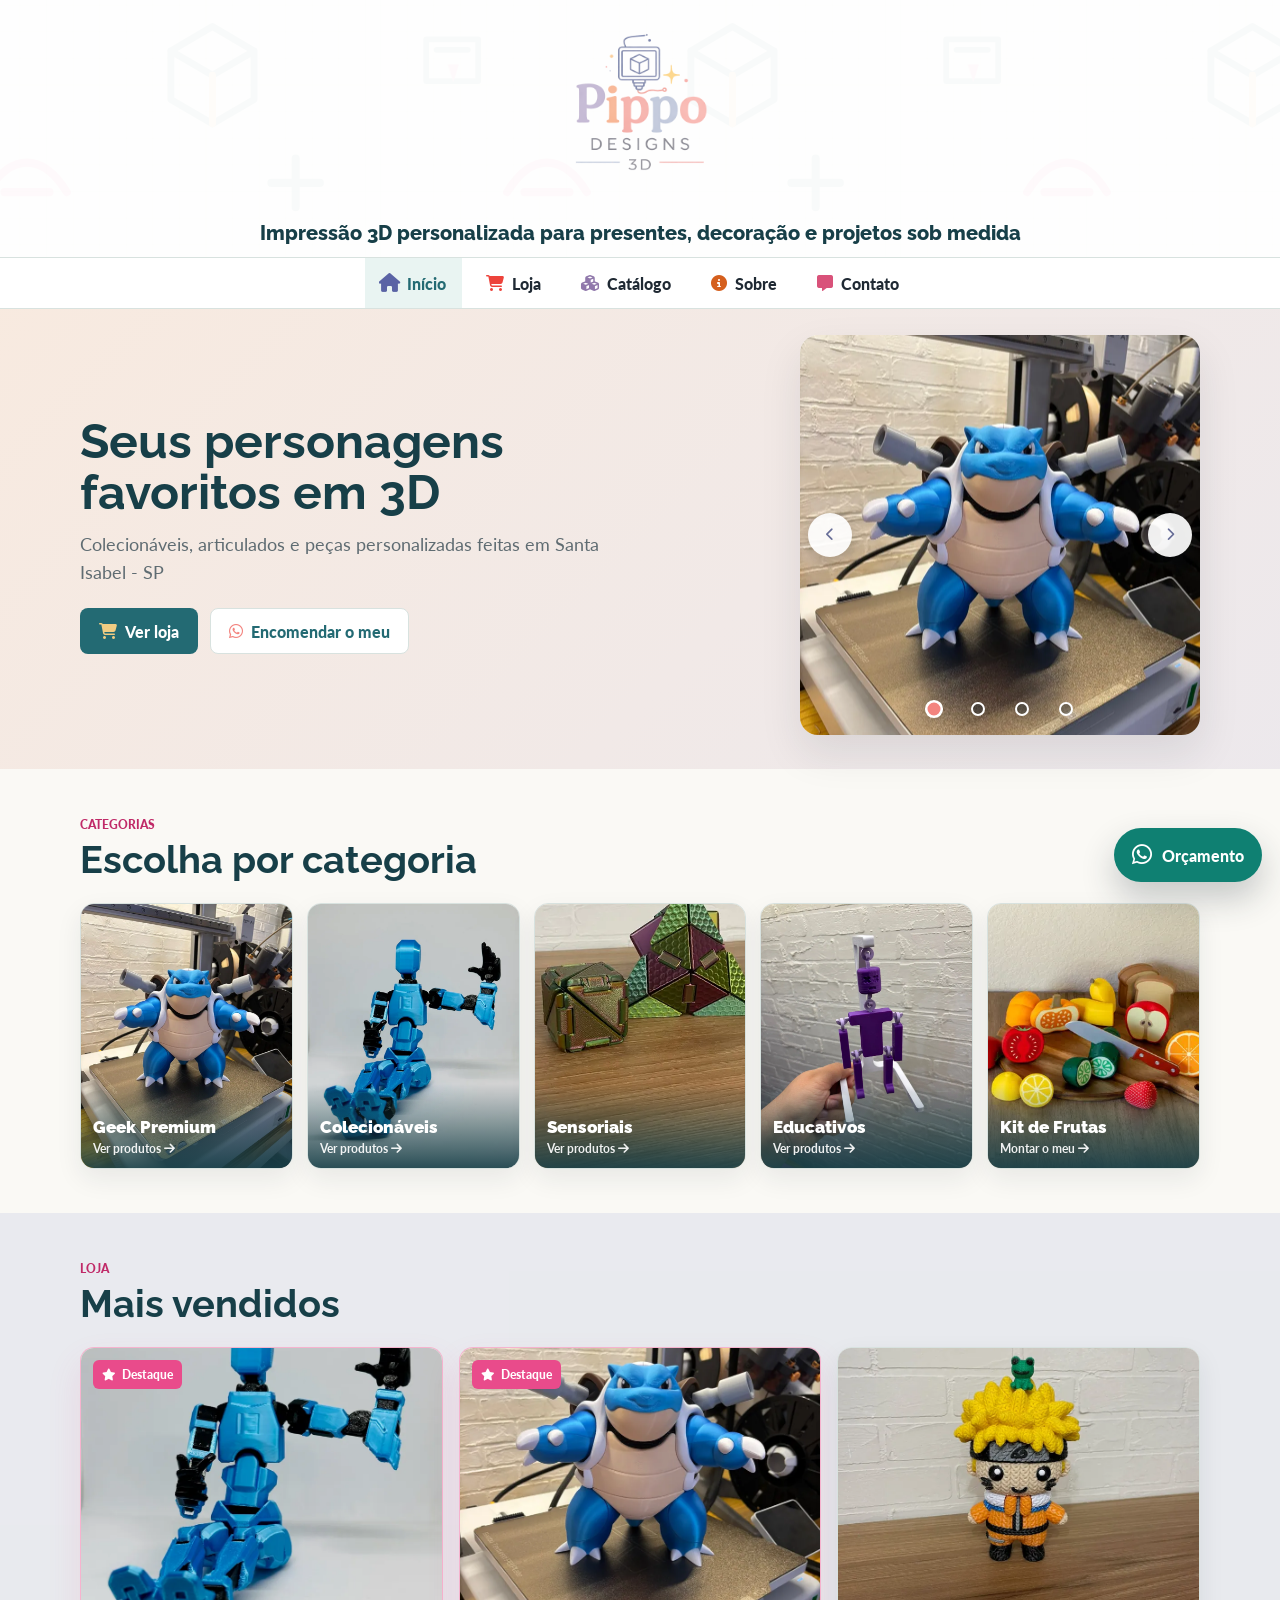
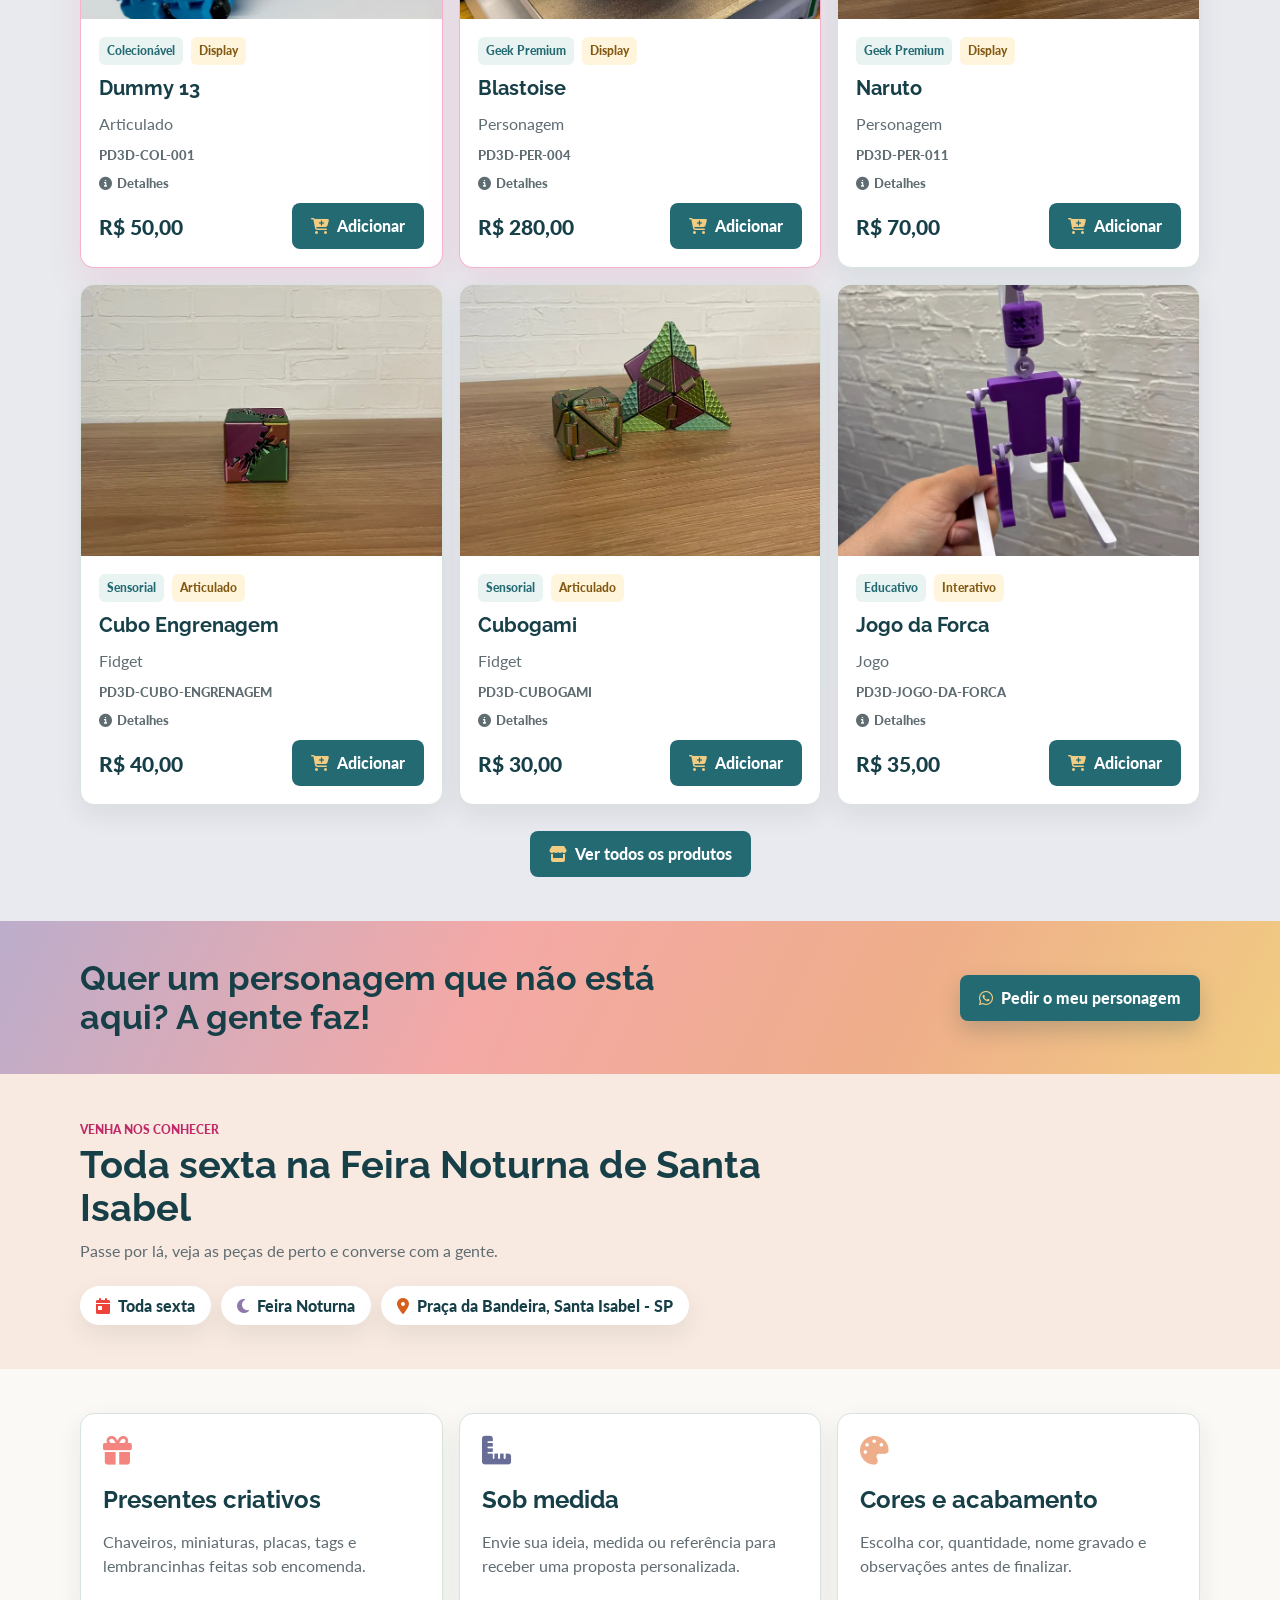
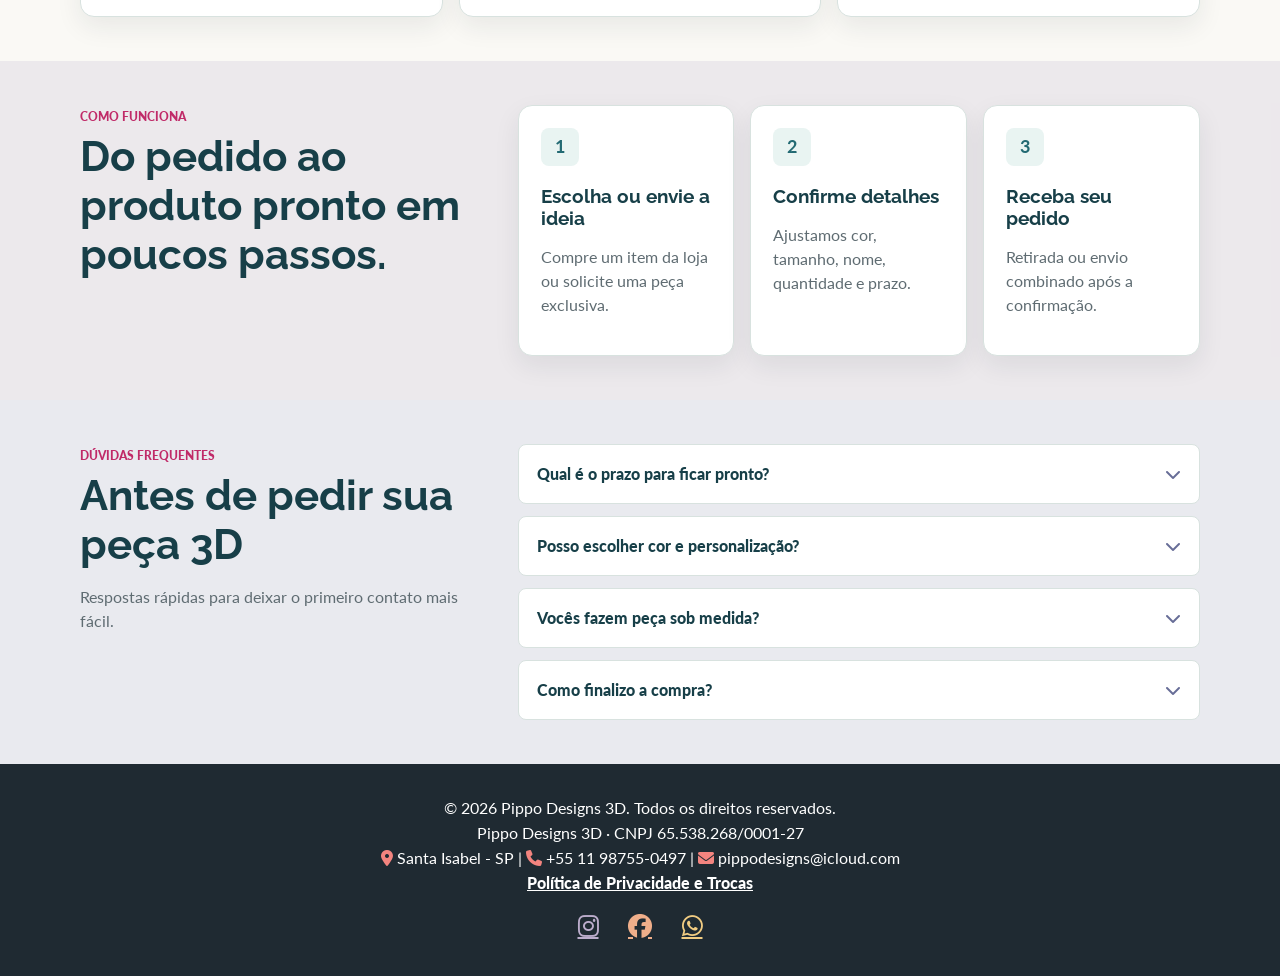
==== commit ab42e8cd: "Remove 'Política' do menu principal, mantém o link no rodapé O link de Política de Privacidade e Tro" ====
--- a/index.html
+++ b/index.html
@@ -70,7 +70,6 @@
             <li><a href="produtos.html"><i class="fa-solid fa-cubes"></i> Catálogo</a></li>
             <li><a href="sobre.html"><i class="fa-solid fa-circle-info"></i> Sobre</a></li>
             <li><a href="contato.html"><i class="fa-solid fa-message"></i> Contato</a></li>
-            <li><a href="politica.html"><i class="fa-solid fa-shield-halved"></i> Política</a></li>
         </ul>
     </nav>
 
--- a/src/estilo-global.css
+++ b/src/estilo-global.css
@@ -141,7 +141,6 @@
 nav ul li:nth-child(3) a i { color: var(--pippo-lilas-escuro); }
 nav ul li:nth-child(4) a i { color: var(--pippo-pessego-escuro); }
 nav ul li:nth-child(5) a i { color: var(--pippo-rosa-escuro); }
-nav ul li:nth-child(6) a i { color: var(--pippo-marinho); }
 
 nav ul li a:hover i,
 nav ul li a.active i {
@@ -459,6 +458,14 @@
 
     .menu li {
         width: 100%;
+    }
+
+    .menu li:last-child:nth-child(odd) {
+        grid-column: 1 / -1;
+    }
+
+    .menu li:last-child:nth-child(odd) a {
+        flex-direction: row;
     }
 
     nav ul li a {
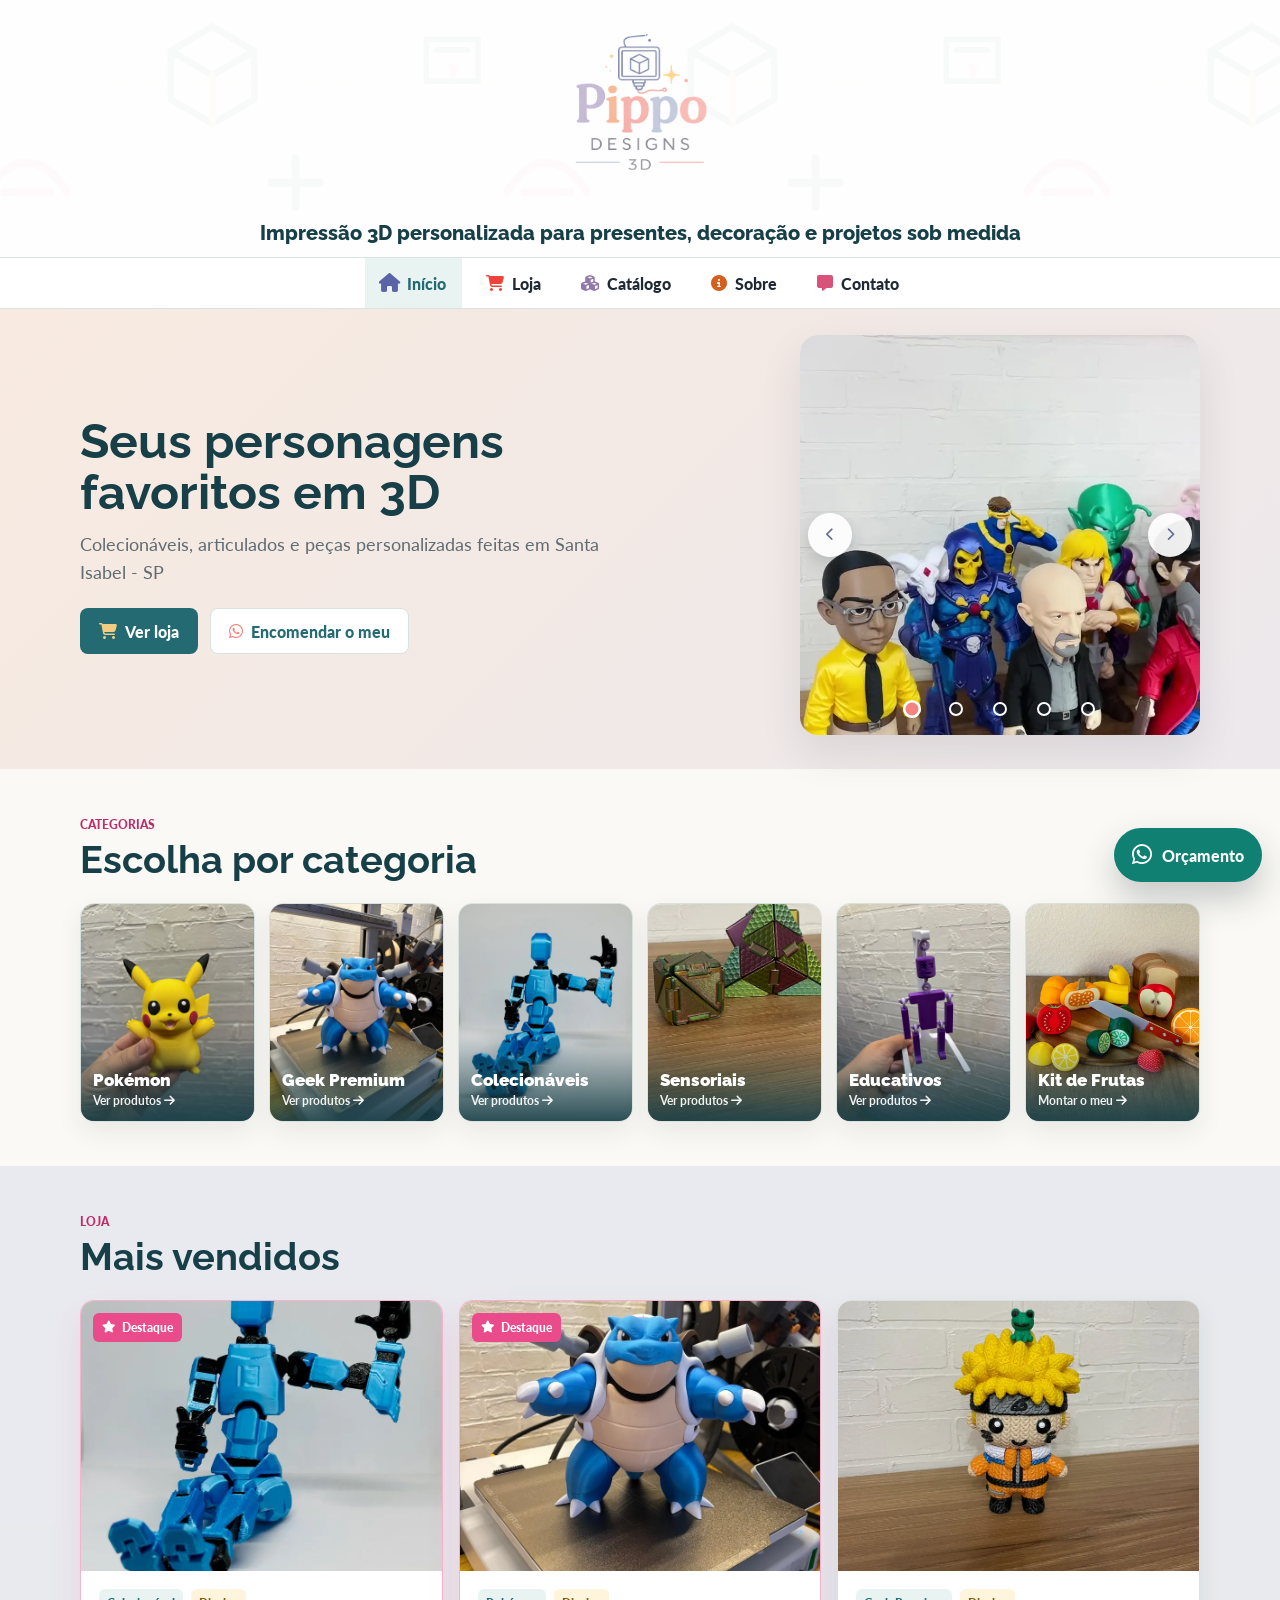
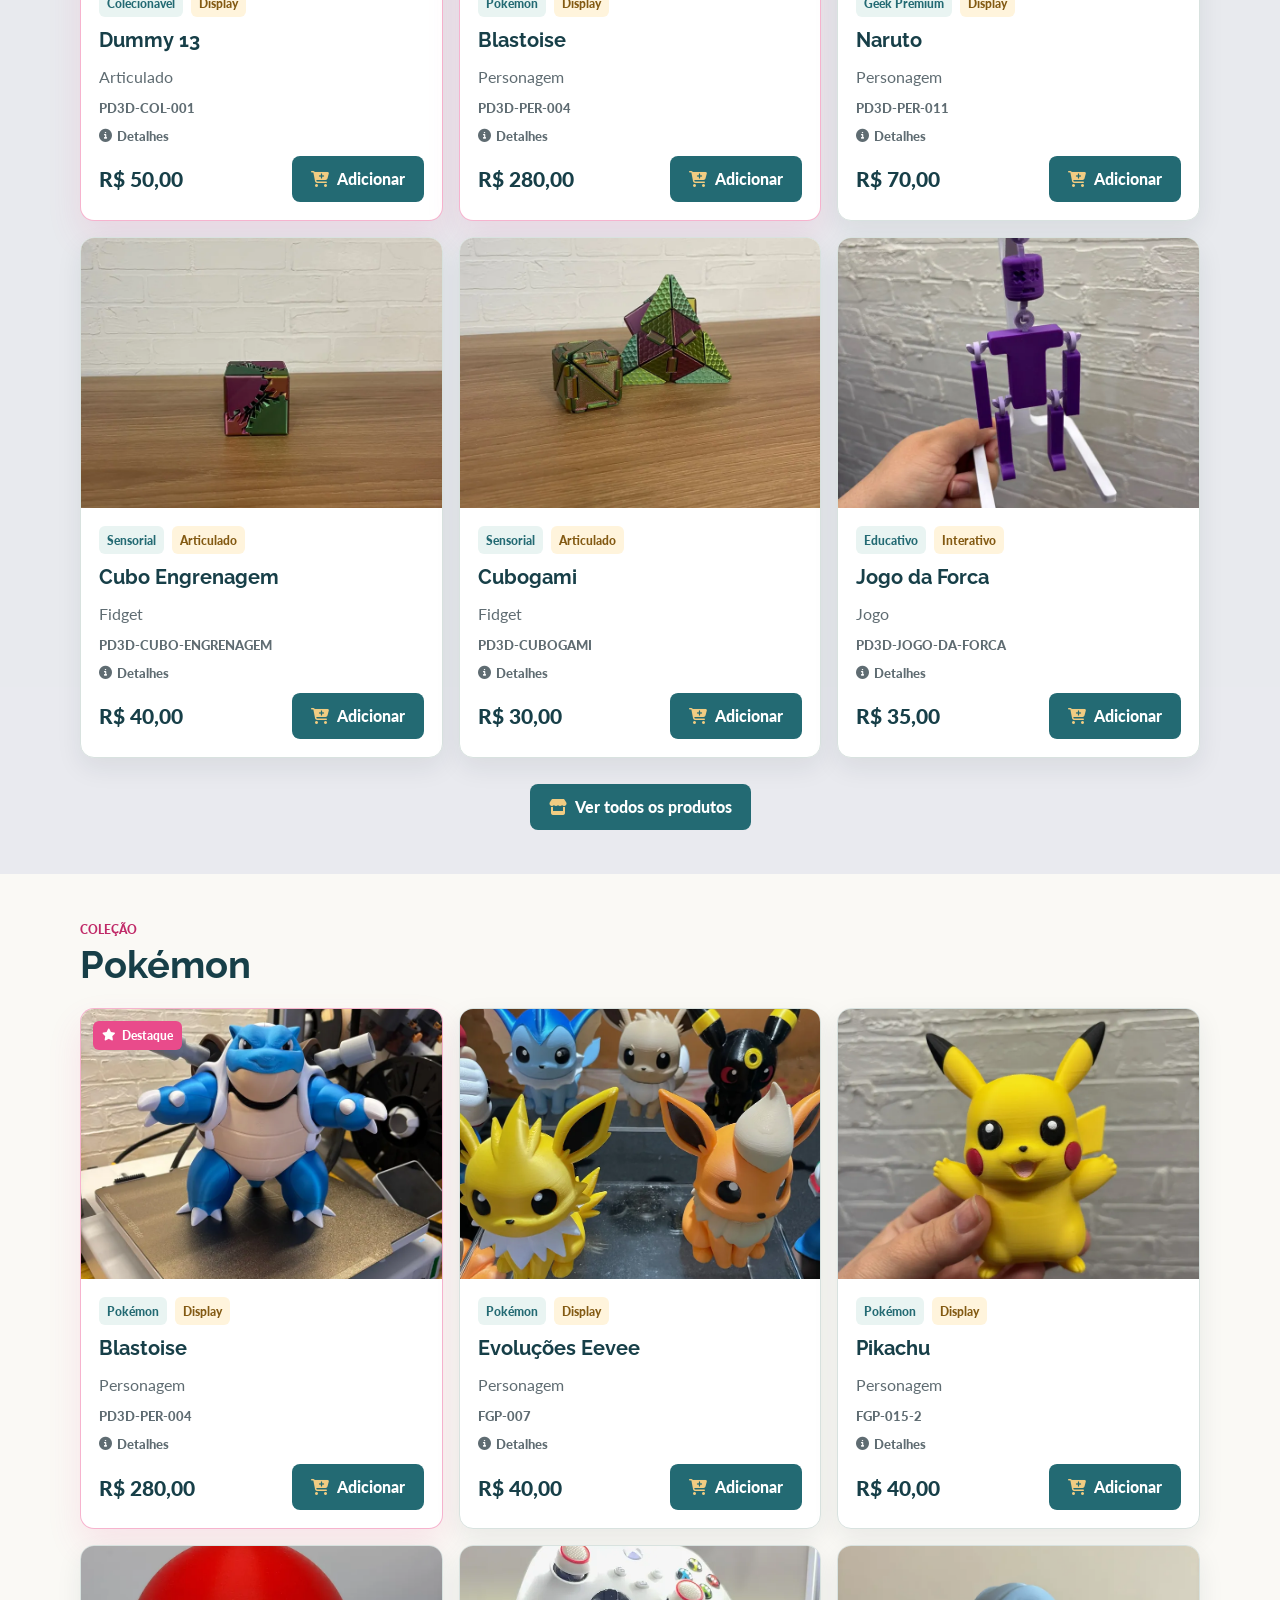
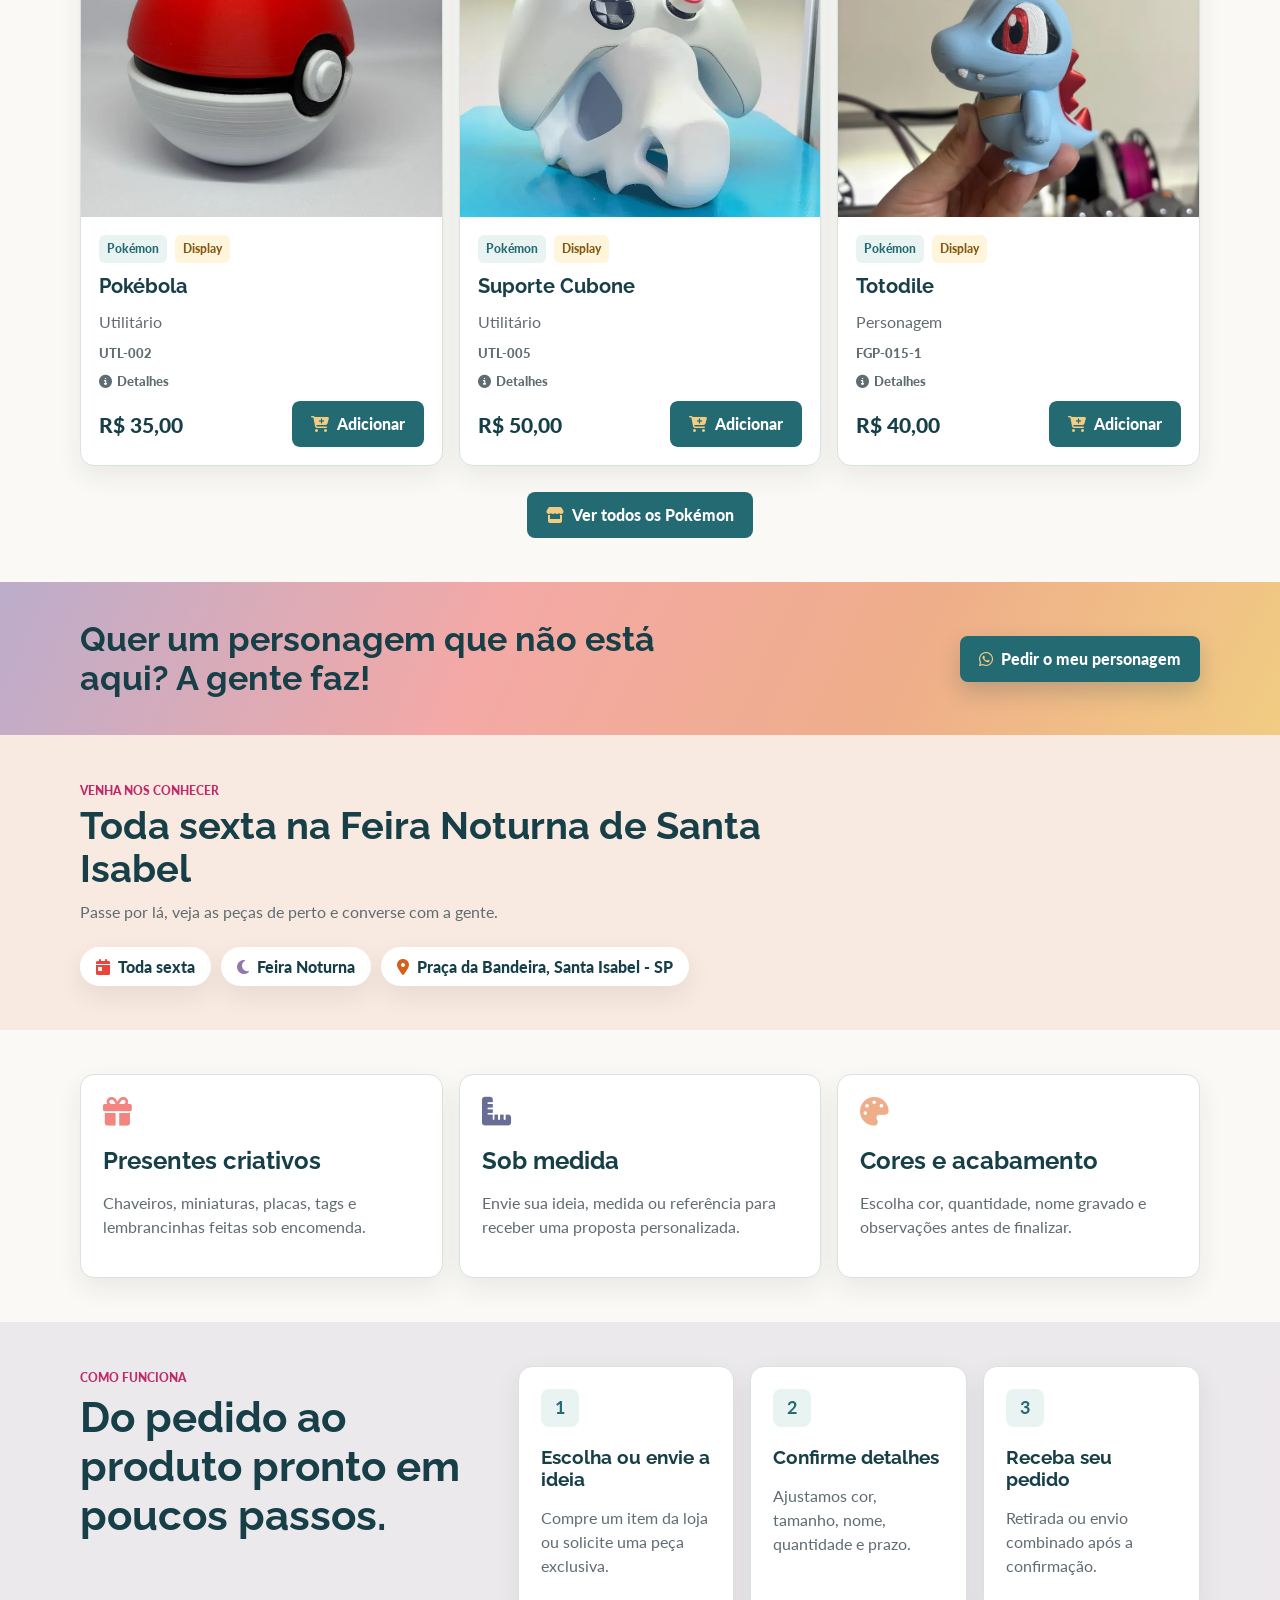
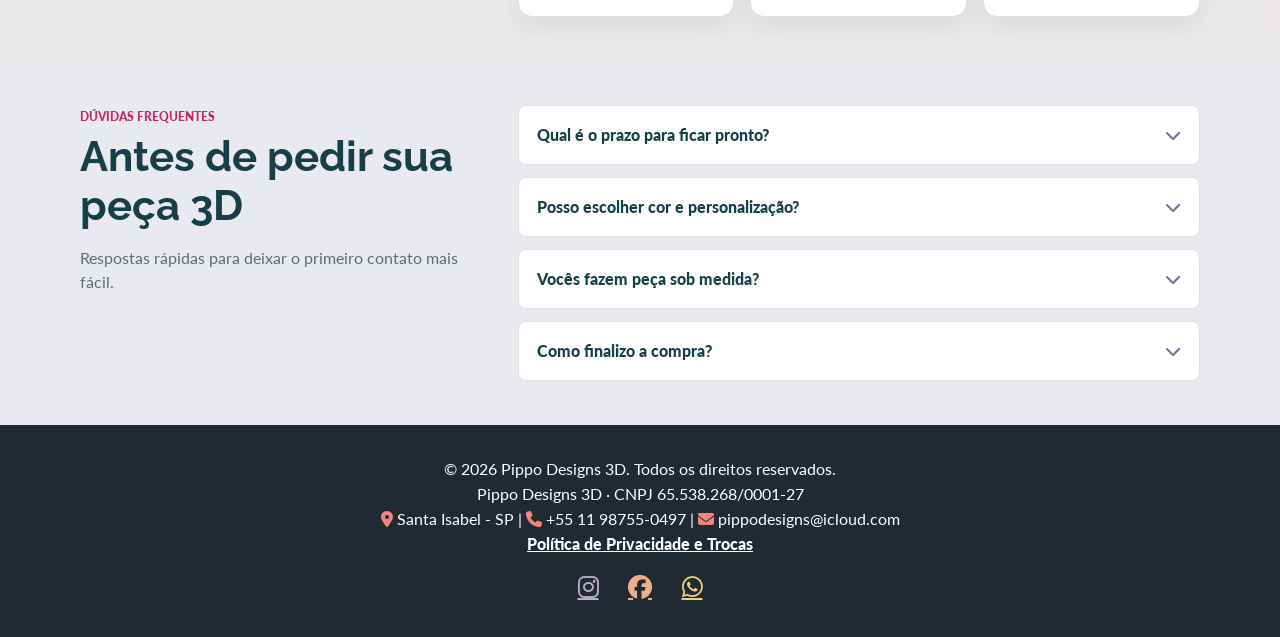
==== commit 6346b82d: "Adiciona 26 produtos novos, tema Pokémon e vídeos - Acrescenta 26 produtos em products.json e produc" ====
--- a/index.html
+++ b/index.html
@@ -87,6 +87,9 @@
 
                 <div class="hero-carousel" data-carousel role="group" aria-roledescription="carrossel" aria-label="Produtos em destaque">
                     <div class="carousel-track" data-carousel-track>
+                        <a class="carousel-slide" href="loja.html" aria-label="Ver a loja">
+                            <video src="videos/home-vitrine.mp4" poster="videos/home-vitrine-poster.webp" muted loop playsinline autoplay aria-label="Vitrine de peças impressas em 3D"></video>
+                        </a>
                         <a class="carousel-slide" href="produto.html?id=blastoise" aria-label="Ver Blastoise">
                             <img src="produtos/blastoise.webp" alt="Blastoise impresso em 3D" width="800" height="1067" fetchpriority="high" style="object-position: 50% 32%">
                         </a>
@@ -107,6 +110,7 @@
                         <button class="carousel-dot" type="button" aria-label="Ir para a foto 2" data-carousel-dot></button>
                         <button class="carousel-dot" type="button" aria-label="Ir para a foto 3" data-carousel-dot></button>
                         <button class="carousel-dot" type="button" aria-label="Ir para a foto 4" data-carousel-dot></button>
+                        <button class="carousel-dot" type="button" aria-label="Ir para a foto 5" data-carousel-dot></button>
                     </div>
                 </div>
             </section>
@@ -120,6 +124,12 @@
                 </div>
                 <ul class="cat-grid">
                     <li>
+                        <a class="cat-card card" href="loja.html?categoria=pokemon">
+                            <img src="produtos/fgp-015-2-pikachu.webp" alt="" loading="lazy">
+                            <span class="cat-label">Pokémon<small>Ver produtos <i class="fa-solid fa-arrow-right"></i></small></span>
+                        </a>
+                    </li>
+                    <li>
                         <a class="cat-card card" href="loja.html?categoria=geek-premium">
                             <img src="produtos/blastoise.webp" alt="" loading="lazy" style="object-position: 50% 32%">
                             <span class="cat-label">Geek Premium<small>Ver produtos <i class="fa-solid fa-arrow-right"></i></small></span>
@@ -168,6 +178,25 @@
                 </div>
                 <div class="secao-cta">
                     <a class="btn primary" href="loja.html"><i class="fa-solid fa-store"></i> Ver todos os produtos</a>
+                </div>
+            </section>
+        </div>
+
+        <div class="secao revelar" data-reveal data-theme-section>
+            <section class="conteudo" aria-labelledby="pokemon-title">
+                <div class="secao-titulo">
+                    <span class="eyebrow">Coleção</span>
+                    <h2 id="pokemon-title">Pokémon</h2>
+                </div>
+                <div class="product-grid home-featured-grid" data-theme-products="Pokémon" aria-live="polite">
+                    <article class="shop-card product-loading">
+                        <div class="product-symbol"><i class="fa-solid fa-spinner"></i></div>
+                        <h2>Carregando Pokémon</h2>
+                        <p>Buscando os produtos do tema Pokémon.</p>
+                    </article>
+                </div>
+                <div class="secao-cta">
+                    <a class="btn primary" href="loja.html?categoria=pokemon"><i class="fa-solid fa-store"></i> Ver todos os Pokémon</a>
                 </div>
             </section>
         </div>
--- a/src/estilo-global.css
+++ b/src/estilo-global.css
@@ -883,6 +883,13 @@
     color: #232a4d;
 }
 
+.selo--encomenda {
+    background: var(--pippo-lilas);
+    color: #33294d;
+    font-weight: 800;
+    box-shadow: none;
+}
+
 .faixa-cta {
     padding: 38px 0;
     background: linear-gradient(115deg, var(--pippo-lilas) 0%, var(--pippo-rosa) 38%, var(--pippo-pessego) 70%, var(--pippo-amarelo) 100%);
--- a/src/estilo-index.css
+++ b/src/estilo-index.css
@@ -62,7 +62,8 @@
     scroll-snap-align: center;
 }
 
-.carousel-slide img {
+.carousel-slide img,
+.carousel-slide video {
     width: 100%;
     height: 100%;
     display: block;
@@ -137,7 +138,7 @@
 /* ── Categorias ── */
 .cat-grid {
     display: grid;
-    grid-template-columns: repeat(5, minmax(0, 1fr));
+    grid-template-columns: repeat(6, minmax(0, 1fr));
     gap: 14px;
     padding: 0;
     margin: 0;
